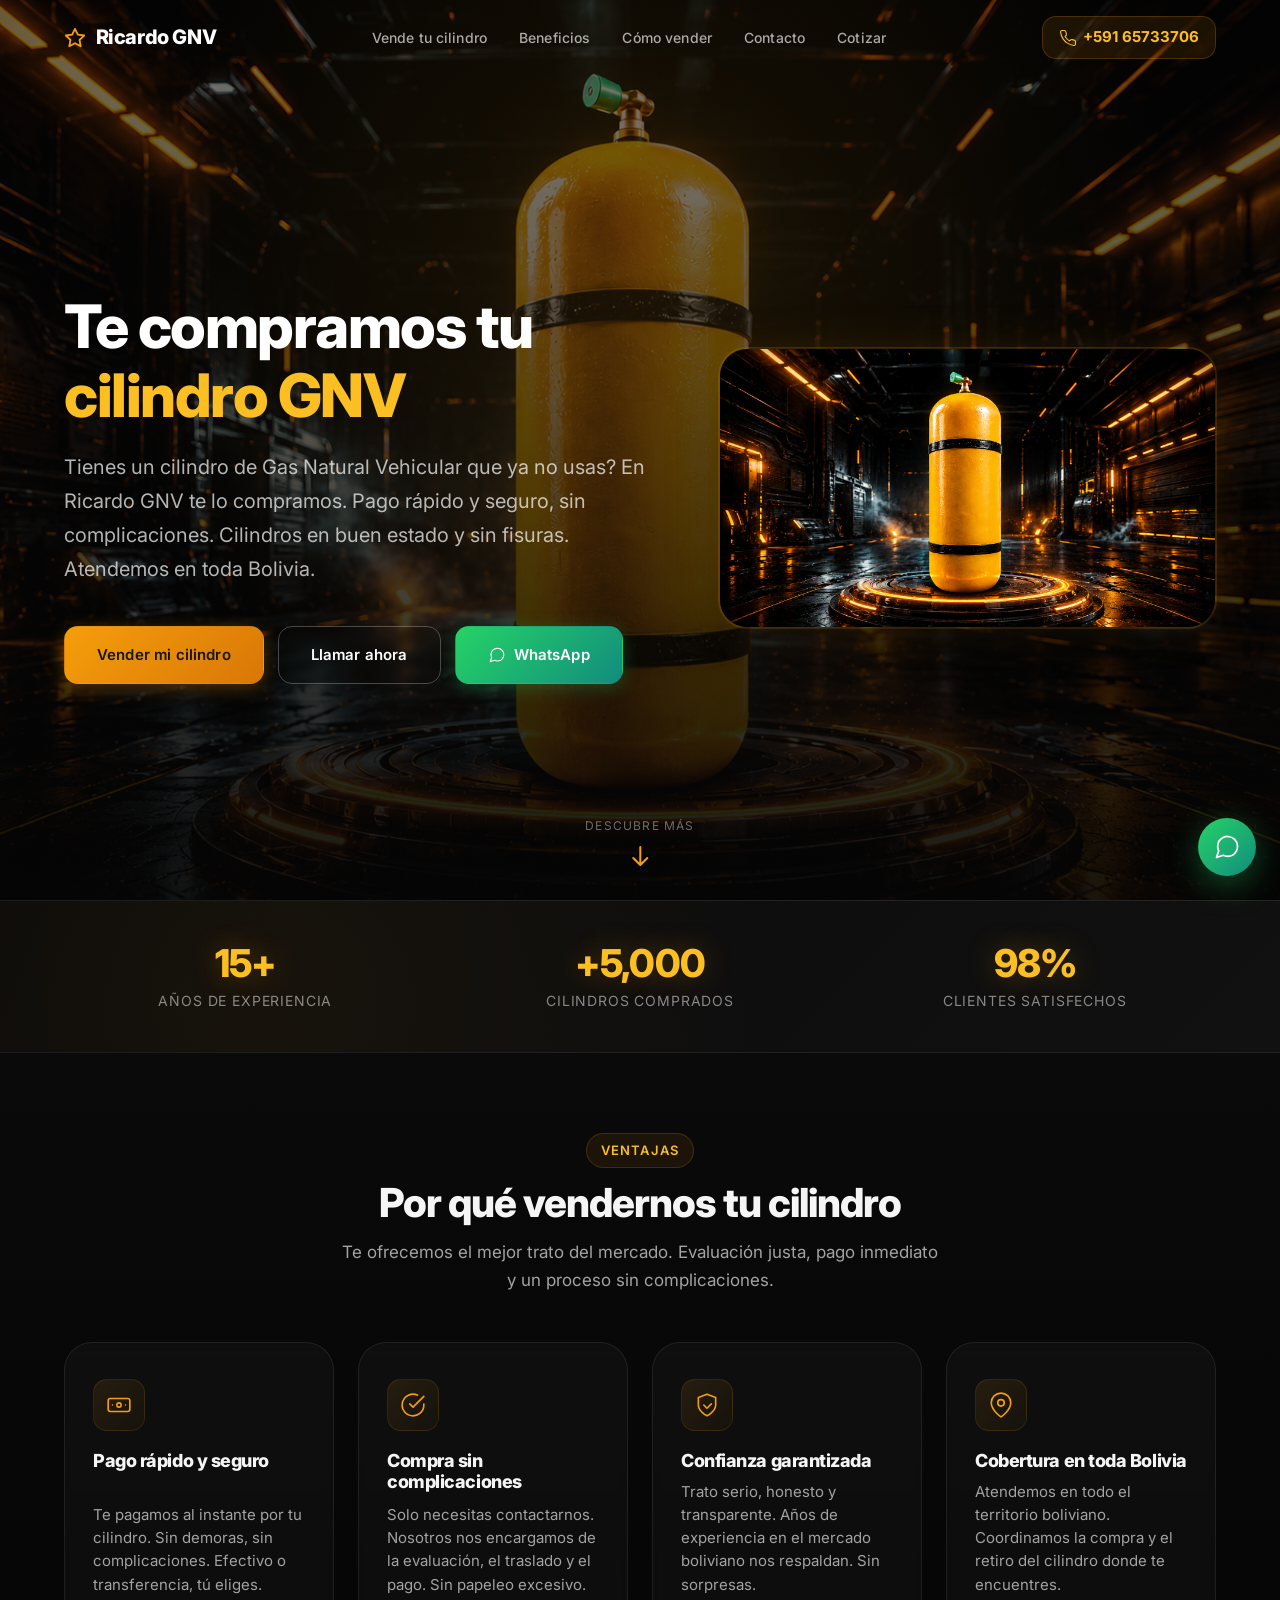
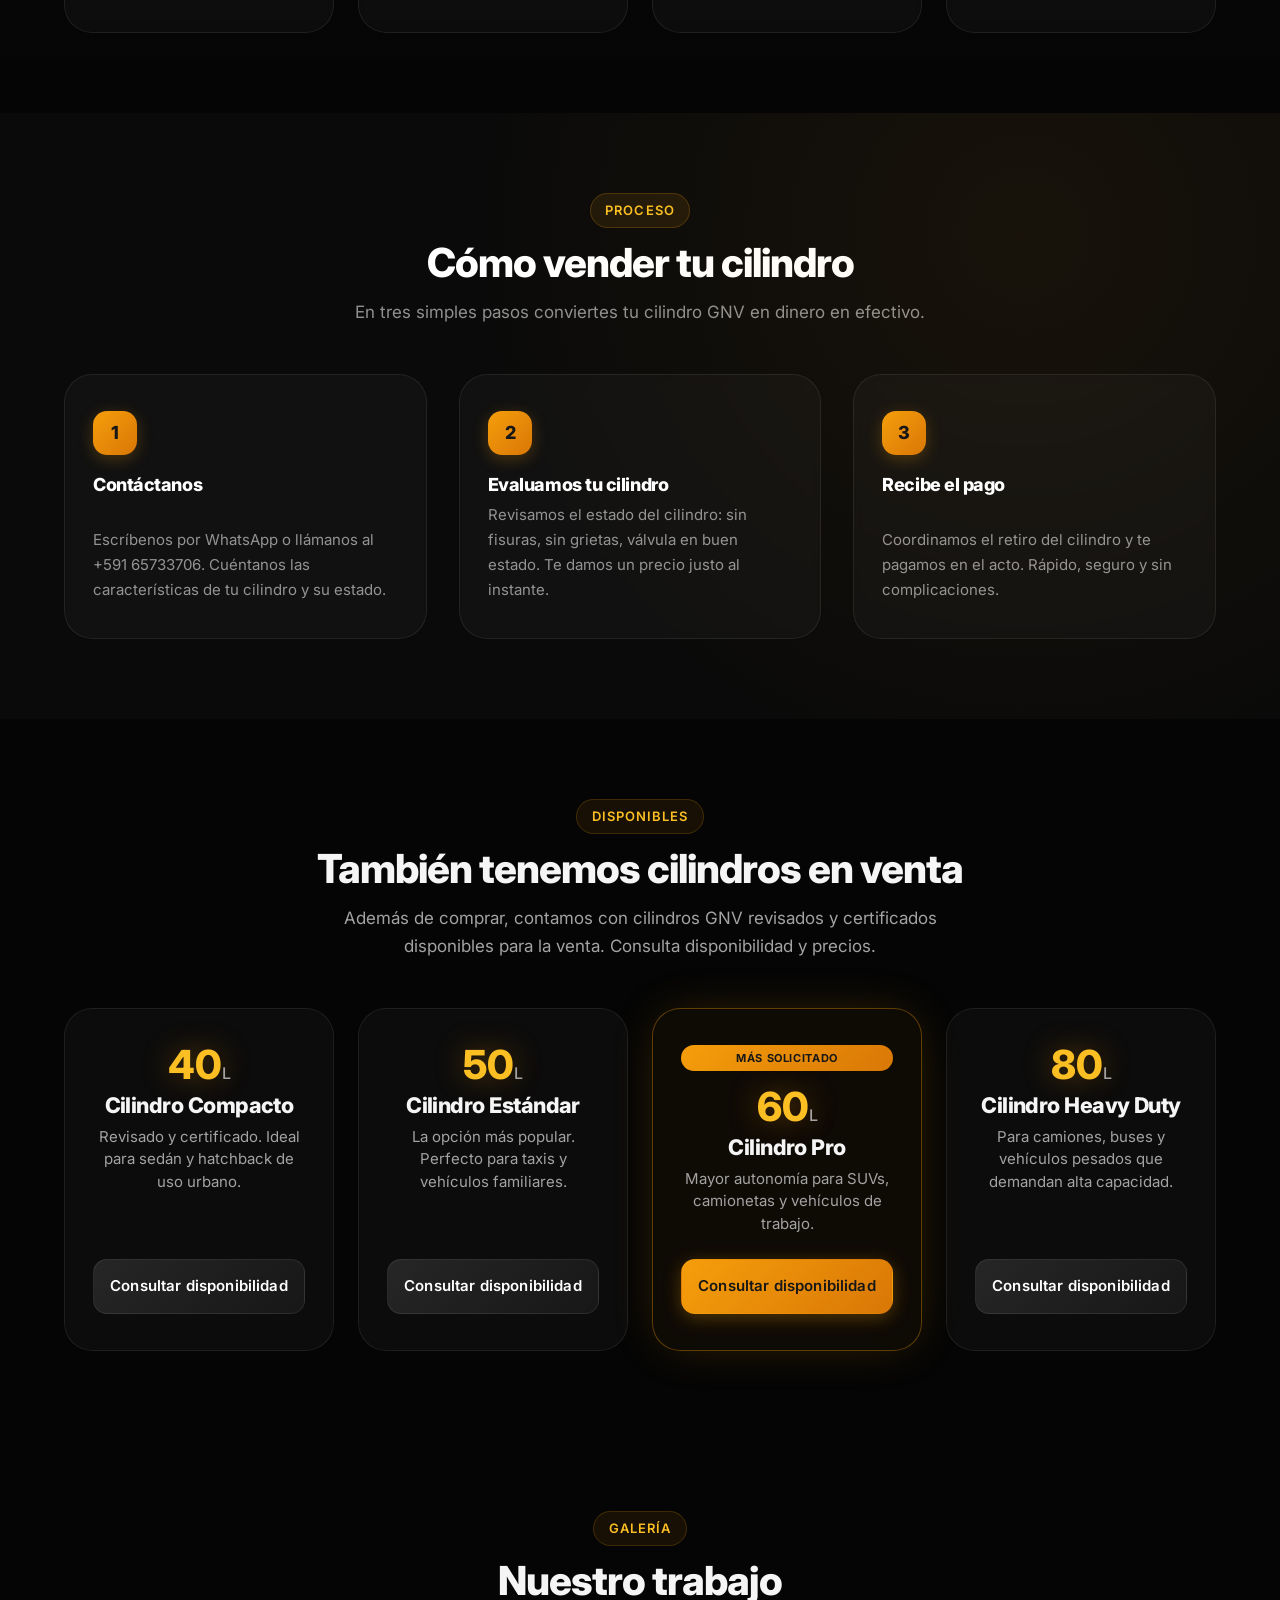
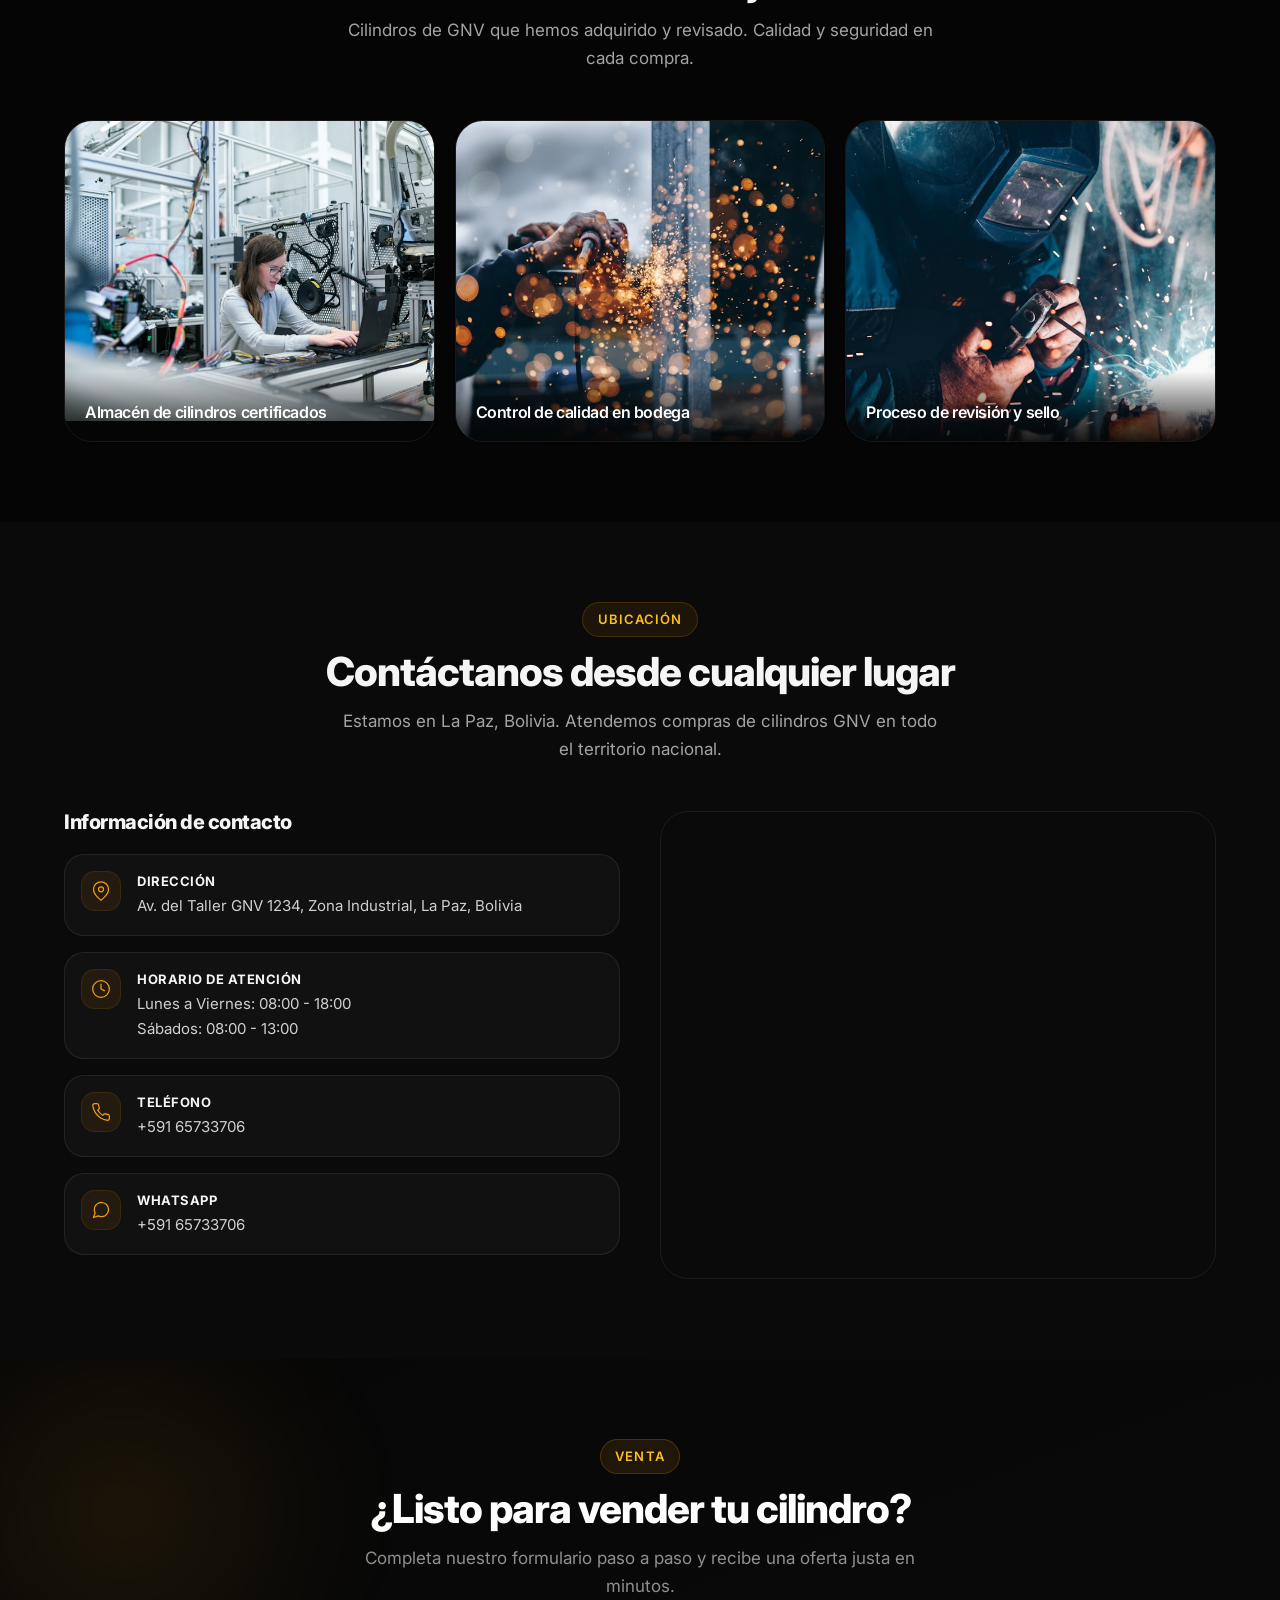
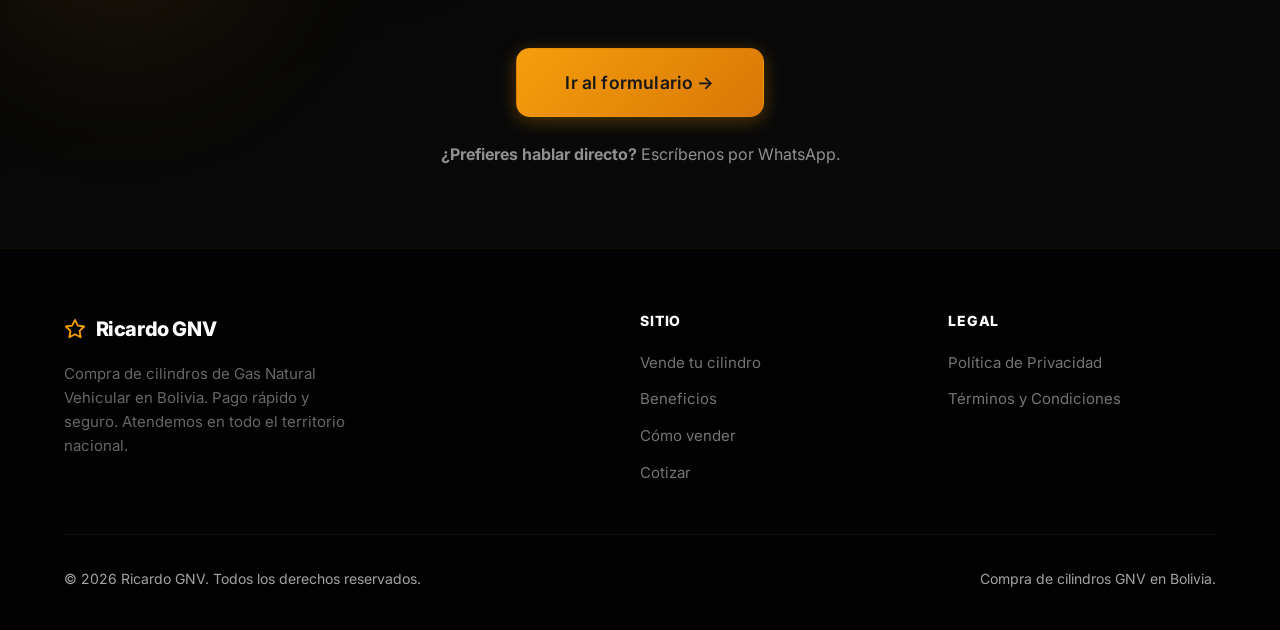
==== index.html @ d71397f6 "Inicial: sitio web Ricardo GNV - compra de cilindros GNV" ====
<!DOCTYPE html>
<html lang="es-BO">
<head>
    <meta charset="UTF-8">
    <meta name="viewport" content="width=device-width, initial-scale=1.0">
    <meta http-equiv="X-UA-Compatible" content="IE=edge">

    <!-- SEO Meta Tags -->
    <title>Ricardo GNV | Compra de Cilindros GNV en Bolivia - Pago Rápido y Seguro</title>
    <meta name="description" content="Te compramos tu cilindro de Gas Natural Vehicular (GNV) en Bolivia. Pago rápido, seguro y sin complicaciones. Evaluación justa y trato transparente en toda Bolivia.">
    <meta name="keywords" content="compra cilindros GNV, vende cilindro GNV, cilindros GNV Bolivia, compra GNV La Paz, Ricardo GNV, pago por cilindro GNV">
    <meta name="author" content="Ricardo GNV">
    <meta name="robots" content="index, follow">
    <link rel="canonical" href="https://ricardo-gnv.lat/">

    <!-- Open Graph -->
    <meta property="og:type" content="website">
    <meta property="og:url" content="https://ricardo-gnv.lat/">
    <meta property="og:title" content="Ricardo GNV | Compra de Cilindros GNV en Bolivia">
    <meta property="og:description" content="Te compramos tu cilindro GNV. Pago rápido y seguro. Sin fisuras, sin complicaciones. Atendemos en toda Bolivia.">
    <meta property="og:image" content="img.png">
    <meta property="og:locale" content="es_BO">

    <!-- Twitter -->
    <meta property="twitter:card" content="summary_large_image">
    <meta property="twitter:url" content="https://ricardo-gnv.lat/">
    <meta property="twitter:title" content="Ricardo GNV | Compra de Cilindros GNV en Bolivia">
    <meta property="twitter:description" content="Te compramos tu cilindro GNV. Pago rápido y seguro. Sin fisuras, sin complicaciones. Atendemos en toda Bolivia.">
    <meta property="twitter:image" content="img.png">

    <!-- Favicon (SVG dorado) -->
    <link rel="icon" href="data:image/svg+xml,%3Csvg xmlns='http://www.w3.org/2000/svg' viewBox='0 0 24 24' fill='none' stroke='%23f59e0b' stroke-width='2' stroke-linecap='round' stroke-linejoin='round'%3E%3Cpolygon points='12 2 15.09 8.26 22 9.27 17 14.14 18.18 21.02 12 17.77 5.82 21.02 7 14.14 2 9.27 8.91 8.26 12 2'/%3E%3C/svg%3E" type="image/svg+xml">

    <!-- Google Fonts: Inter -->
    <link rel="preconnect" href="https://fonts.googleapis.com">
    <link rel="preconnect" href="https://fonts.gstatic.com" crossorigin>
    <link href="https://fonts.googleapis.com/css2?family=Inter:wght@400;500;600;700;800&display=swap" rel="stylesheet">

    <!-- Stylesheet -->
    <link rel="stylesheet" href="css/styles.css">
</head>
<body>

    <!-- ============================
         NAVBAR
         ============================ -->
    <nav class="navbar" id="navbar" role="navigation" aria-label="Navegación principal">
        <div class="container">
            <a href="#" class="logo" aria-label="Ricardo GNV - Inicio">
                <span class="logo-icon" aria-hidden="true">
                    <svg xmlns="http://www.w3.org/2000/svg" width="22" height="22" viewBox="0 0 24 24" fill="none" stroke="currentColor" stroke-width="2" stroke-linecap="round" stroke-linejoin="round">
                        <polygon points="12 2 15.09 8.26 22 9.27 17 14.14 18.18 21.02 12 17.77 5.82 21.02 7 14.14 2 9.27 8.91 8.26 12 2"/>
                    </svg>
                </span>
                Ricardo GNV
            </a>

            <button class="menu-toggle" id="menuToggle" aria-expanded="false" aria-controls="navLinks" aria-label="Abrir menú">
                <svg xmlns="http://www.w3.org/2000/svg" fill="none" viewBox="0 0 24 24" stroke="currentColor" stroke-width="1.5" aria-hidden="true">
                    <path stroke-linecap="round" stroke-linejoin="round" d="M4 6h16M4 12h16M4 18h16" />
                </svg>
            </button>

            <div class="nav-links" id="navLinks">
                <a href="#vender">Vende tu cilindro</a>
                <a href="#beneficios">Beneficios</a>
                <a href="#como-vender">Cómo vender</a>
                <a href="#contacto">Contacto</a>
                <a href="vender.html">Cotizar</a>
            </div>

            <a href="tel:+59165733706" class="nav-phone" aria-label="Llamar al +591 65733706">
                <svg xmlns="http://www.w3.org/2000/svg" width="18" height="18" fill="none" viewBox="0 0 24 24" stroke="currentColor" stroke-width="1.5" aria-hidden="true">
                    <path stroke-linecap="round" stroke-linejoin="round" d="M22 16.92v3a2 2 0 01-2.18 2 19.79 19.79 0 01-8.63-3.07 19.5 19.5 0 01-6-6 19.79 19.79 0 01-3.07-8.67A2 2 0 014.11 2h3a2 2 0 012 1.72c.127.96.361 1.903.7 2.81a2 2 0 01-.45 2.11L8.09 9.91a16 16 0 006 6l1.27-1.27a2 2 0 012.11-.45c.907.339 1.85.573 2.81.7A2 2 0 0122 16.92z" />
                </svg>
                +591 65733706
            </a>
        </div>
    </nav>

    <!-- ============================
         HERO (con video de fondo)
         ============================ -->
    <header class="hero" role="banner">
        <!-- Video de fondo -->
        <div class="video-background">
            <video autoplay muted loop playsinline poster="img.png" id="heroVideo">
                <source src="assets/video/hero-bg.mp4" type="video/mp4">
            </video>
            <div class="video-overlay"></div>
        </div>

        <div class="container">
            <div class="hero-content">
                <h1>Te compramos tu <span>cilindro GNV</span></h1>
                <p>Tienes un cilindro de Gas Natural Vehicular que ya no usas? En Ricardo GNV te lo compramos. Pago rápido y seguro, sin complicaciones. Cilindros en buen estado y sin fisuras. Atendemos en toda Bolivia.</p>
                <div class="hero-buttons">
                    <a href="vender.html" class="btn btn-primary">Vender mi cilindro</a>
                    <a href="tel:+59165733706" class="btn btn-outline">Llamar ahora</a>
                    <a href="https://wa.me/59165733706?text=Hola%20Ricardo%20GNV,%20quiero%20vender%20mi%20cilindro%20de%20GNV" target="_blank" rel="noopener noreferrer" class="btn btn-whatsapp">
                        <svg xmlns="http://www.w3.org/2000/svg" width="18" height="18" fill="none" viewBox="0 0 24 24" stroke="currentColor" stroke-width="1.5" stroke-linecap="round" stroke-linejoin="round" aria-hidden="true">
                            <path d="M21 11.5a8.38 8.38 0 01-.9 3.8 8.5 8.5 0 01-7.6 4.7 8.38 8.38 0 01-3.8-.9L3 21l1.9-5.7a8.38 8.38 0 01-.9-3.8 8.5 8.5 0 014.7-7.6 8.38 8.38 0 013.8-.9h.5a8.48 8.48 0 018 8v.5z"/>
                        </svg>
                        WhatsApp
                    </a>
                </div>
            </div>
            <div class="hero-image-wrapper reveal">
                <img src="img.png" alt="Ricardo GNV compra cilindros de Gas Natural Vehicular en Bolivia - Pago rápido y seguro" loading="eager" width="800" height="500">
            </div>
        </div>

        <div class="scroll-indicator" aria-hidden="true">
            <span>Descubre más</span>
            <svg xmlns="http://www.w3.org/2000/svg" fill="none" viewBox="0 0 24 24" stroke="currentColor" stroke-width="2">
                <path stroke-linecap="round" stroke-linejoin="round" d="M19 14l-7 7m0 0l-7-7m7 7V3" />
            </svg>
        </div>
    </header>

    <!-- ============================
         STATS
         ============================ -->
    <section class="stats-bar" aria-label="Estadísticas de la empresa">
        <div class="container">
            <div class="stats-grid">
                <div class="stat-item">
                    <h3>15+</h3>
                    <p>Años de experiencia</p>
                </div>
                <div class="stat-item">
                    <h3>+5,000</h3>
                    <p>Cilindros comprados</p>
                </div>
                <div class="stat-item">
                    <h3>98%</h3>
                    <p>Clientes satisfechos</p>
                </div>
            </div>
        </div>
    </section>

    <!-- ============================
         BENEFICIOS (por qué vender con nosotros)
         ============================ -->
    <section id="beneficios" class="benefits section-padding" aria-labelledby="beneficios-title">
        <div class="container">
            <div class="text-center section-header">
                <span class="section-subtitle">Ventajas</span>
                <h2 id="beneficios-title">Por qué vendernos tu cilindro</h2>
                <p>Te ofrecemos el mejor trato del mercado. Evaluación justa, pago inmediato y un proceso sin complicaciones.</p>
            </div>

            <div class="benefits-grid">
                <article class="benefit-card reveal">
                    <div class="benefit-icon" aria-hidden="true">
                        <svg xmlns="http://www.w3.org/2000/svg" width="26" height="26" viewBox="0 0 24 24" fill="none" stroke="currentColor" stroke-width="1.5" stroke-linecap="round" stroke-linejoin="round">
                            <rect x="2" y="6" width="20" height="12" rx="2"/>
                            <circle cx="12" cy="12" r="2"/>
                            <path d="M6 12h.01M18 12h.01"/>
                        </svg>
                    </div>
                    <h3>Pago rápido y seguro</h3>
                    <p>Te pagamos al instante por tu cilindro. Sin demoras, sin complicaciones. Efectivo o transferencia, tú eliges.</p>
                </article>

                <article class="benefit-card reveal">
                    <div class="benefit-icon" aria-hidden="true">
                        <svg xmlns="http://www.w3.org/2000/svg" width="26" height="26" viewBox="0 0 24 24" fill="none" stroke="currentColor" stroke-width="1.5" stroke-linecap="round" stroke-linejoin="round">
                            <path d="M22 11.08V12a10 10 0 11-5.93-9.14"/>
                            <polyline points="22 4 12 14.01 9 11.01"/>
                        </svg>
                    </div>
                    <h3>Compra sin complicaciones</h3>
                    <p>Solo necesitas contactarnos. Nosotros nos encargamos de la evaluación, el traslado y el pago. Sin papeleo excesivo.</p>
                </article>

                <article class="benefit-card reveal">
                    <div class="benefit-icon" aria-hidden="true">
                        <svg xmlns="http://www.w3.org/2000/svg" width="26" height="26" viewBox="0 0 24 24" fill="none" stroke="currentColor" stroke-width="1.5" stroke-linecap="round" stroke-linejoin="round">
                            <path d="M12 22s8-4 8-10V5l-8-3-8 3v7c0 6 8 10 8 10z"/>
                            <polyline points="9 12 12 15 16 11"/>
                        </svg>
                    </div>
                    <h3>Confianza garantizada</h3>
                    <p>Trato serio, honesto y transparente. Años de experiencia en el mercado boliviano nos respaldan. Sin sorpresas.</p>
                </article>

                <article class="benefit-card reveal">
                    <div class="benefit-icon" aria-hidden="true">
                        <svg xmlns="http://www.w3.org/2000/svg" width="26" height="26" viewBox="0 0 24 24" fill="none" stroke="currentColor" stroke-width="1.5" stroke-linecap="round" stroke-linejoin="round">
                            <path d="M21 10c0 7-9 13-9 13s-9-6-9-13a9 9 0 0118 0z"/>
                            <circle cx="12" cy="10" r="3"/>
                        </svg>
                    </div>
                    <h3>Cobertura en toda Bolivia</h3>
                    <p>Atendemos en todo el territorio boliviano. Coordinamos la compra y el retiro del cilindro donde te encuentres.</p>
                </article>
            </div>
        </div>
    </section>

    <!-- ============================
         CÓMO VENDER
         ============================ -->
    <section id="como-vender" class="how-it-works section-padding" aria-labelledby="como-vender-title">
        <div class="container">
            <div class="text-center section-header">
                <span class="section-subtitle">Proceso</span>
                <h2 id="como-vender-title">Cómo vender tu cilindro</h2>
                <p>En tres simples pasos conviertes tu cilindro GNV en dinero en efectivo.</p>
            </div>

            <div class="steps-grid">
                <article class="step-card reveal">
                    <div class="step-number" aria-hidden="true">1</div>
                    <h3>Contáctanos</h3>
                    <p>Escríbenos por WhatsApp o llámanos al +591 65733706. Cuéntanos las características de tu cilindro y su estado.</p>
                </article>

                <article class="step-card reveal">
                    <div class="step-number" aria-hidden="true">2</div>
                    <h3>Evaluamos tu cilindro</h3>
                    <p>Revisamos el estado del cilindro: sin fisuras, sin grietas, válvula en buen estado. Te damos un precio justo al instante.</p>
                </article>

                <article class="step-card reveal">
                    <div class="step-number" aria-hidden="true">3</div>
                    <h3>Recibe el pago</h3>
                    <p>Coordinamos el retiro del cilindro y te pagamos en el acto. Rápido, seguro y sin complicaciones.</p>
                </article>
            </div>
        </div>
    </section>

    <!-- ============================
         TAMBIÉN DISPONIBLES PARA VENTA
         (actividad secundaria)
         ============================ -->
    <section id="vender" class="products section-padding" aria-labelledby="disponibles-title">
        <div class="container">
            <div class="text-center section-header">
                <span class="section-subtitle">Disponibles</span>
                <h2 id="disponibles-title">También tenemos cilindros en venta</h2>
                <p>Además de comprar, contamos con cilindros GNV revisados y certificados disponibles para la venta. Consulta disponibilidad y precios.</p>
            </div>

            <div class="products-grid">
                <article class="product-card reveal">
                    <div class="product-capacity">40<span>L</span></div>
                    <h3>Cilindro Compacto</h3>
                    <p>Revisado y certificado. Ideal para sedán y hatchback de uso urbano.</p>
                    <a href="https://wa.me/59165733706?text=Hola%20Ricardo%20GNV,%20quiero%20consultar%20disponibilidad%20de%20cilindro%2040L" target="_blank" rel="noopener noreferrer" class="btn btn-dark">Consultar disponibilidad</a>
                </article>

                <article class="product-card reveal">
                    <div class="product-capacity">50<span>L</span></div>
                    <h3>Cilindro Estándar</h3>
                    <p>La opción más popular. Perfecto para taxis y vehículos familiares.</p>
                    <a href="https://wa.me/59165733706?text=Hola%20Ricardo%20GNV,%20quiero%20consultar%20disponibilidad%20de%20cilindro%2050L" target="_blank" rel="noopener noreferrer" class="btn btn-dark">Consultar disponibilidad</a>
                </article>

                <article class="product-card featured reveal">
                    <span class="badge">Más solicitado</span>
                    <div class="product-capacity">60<span>L</span></div>
                    <h3>Cilindro Pro</h3>
                    <p>Mayor autonomía para SUVs, camionetas y vehículos de trabajo.</p>
                    <a href="https://wa.me/59165733706?text=Hola%20Ricardo%20GNV,%20quiero%20consultar%20disponibilidad%20de%20cilindro%2060L" target="_blank" rel="noopener noreferrer" class="btn btn-primary">Consultar disponibilidad</a>
                </article>

                <article class="product-card reveal">
                    <div class="product-capacity">80<span>L</span></div>
                    <h3>Cilindro Heavy Duty</h3>
                    <p>Para camiones, buses y vehículos pesados que demandan alta capacidad.</p>
                    <a href="https://wa.me/59165733706?text=Hola%20Ricardo%20GNV,%20quiero%20consultar%20disponibilidad%20de%20cilindro%2080L" target="_blank" rel="noopener noreferrer" class="btn btn-dark">Consultar disponibilidad</a>
                </article>
            </div>
        </div>
    </section>

    <!-- ============================
         GALERÍA
         ============================ -->
    <section id="galeria" class="gallery section-padding" aria-labelledby="galeria-title">
        <div class="container">
            <div class="text-center section-header">
                <span class="section-subtitle">Galería</span>
                <h2 id="galeria-title">Nuestro trabajo</h2>
                <p>Cilindros de GNV que hemos adquirido y revisado. Calidad y seguridad en cada compra.</p>
            </div>
            <div class="gallery-grid">
                <div class="gallery-item reveal">
                    <img src="assets/img/cilindro-1.jpg" alt="Cilindros de GNV revisados en almacén de Ricardo GNV" loading="lazy" width="600" height="400">
                    <div class="gallery-caption">
                        <h4>Almacén de cilindros certificados</h4>
                    </div>
                </div>
                <div class="gallery-item reveal">
                    <img src="assets/img/cilindro-2.jpg" alt="Revisión de cilindros GNV en bodega" loading="lazy" width="600" height="400">
                    <div class="gallery-caption">
                        <h4>Control de calidad en bodega</h4>
                    </div>
                </div>
                <div class="gallery-item reveal">
                    <img src="assets/img/cilindro-3.jpg" alt="Proceso de revisión de cilindros de Gas Natural Vehicular" loading="lazy" width="600" height="400">
                    <div class="gallery-caption">
                        <h4>Proceso de revisión y sello</h4>
                    </div>
                </div>
            </div>
        </div>
    </section>

    <!-- ============================
         CONTACTO
         ============================ -->
    <section id="contacto" class="contact section-padding" aria-labelledby="contacto-title">
        <div class="container">
            <div class="text-center section-header">
                <span class="section-subtitle">Ubicación</span>
                <h2 id="contacto-title">Contáctanos desde cualquier lugar</h2>
                <p>Estamos en La Paz, Bolivia. Atendemos compras de cilindros GNV en todo el territorio nacional.</p>
            </div>

            <div class="contact-grid">
                <div class="contact-info reveal">
                    <h3>Información de contacto</h3>
                    <div class="contact-details">
                        <div class="contact-item">
                            <span aria-hidden="true">
                                <svg xmlns="http://www.w3.org/2000/svg" width="20" height="20" viewBox="0 0 24 24" fill="none" stroke="currentColor" stroke-width="1.5" stroke-linecap="round" stroke-linejoin="round">
                                    <path d="M21 10c0 7-9 13-9 13s-9-6-9-13a9 9 0 0118 0z"/>
                                    <circle cx="12" cy="10" r="3"/>
                                </svg>
                            </span>
                            <div>
                                <strong>Dirección</strong>
                                Av. del Taller GNV 1234, Zona Industrial, La Paz, Bolivia
                            </div>
                        </div>
                        <div class="contact-item">
                            <span aria-hidden="true">
                                <svg xmlns="http://www.w3.org/2000/svg" width="20" height="20" viewBox="0 0 24 24" fill="none" stroke="currentColor" stroke-width="1.5" stroke-linecap="round" stroke-linejoin="round">
                                    <circle cx="12" cy="12" r="10"/>
                                    <polyline points="12 6 12 12 16 14"/>
                                </svg>
                            </span>
                            <div>
                                <strong>Horario de atención</strong>
                                Lunes a Viernes: 08:00 - 18:00<br>
                                Sábados: 08:00 - 13:00
                            </div>
                        </div>
                        <div class="contact-item">
                            <span aria-hidden="true">
                                <svg xmlns="http://www.w3.org/2000/svg" width="20" height="20" viewBox="0 0 24 24" fill="none" stroke="currentColor" stroke-width="1.5" stroke-linecap="round" stroke-linejoin="round">
                                    <path d="M22 16.92v3a2 2 0 01-2.18 2 19.79 19.79 0 01-8.63-3.07 19.5 19.5 0 01-6-6 19.79 19.79 0 01-3.07-8.67A2 2 0 014.11 2h3a2 2 0 012 1.72c.127.96.361 1.903.7 2.81a2 2 0 01-.45 2.11L8.09 9.91a16 16 0 006 6l1.27-1.27a2 2 0 012.11-.45c.907.339 1.85.573 2.81.7A2 2 0 0122 16.92z"/>
                                </svg>
                            </span>
                            <div>
                                <strong>Teléfono</strong>
                                <a href="tel:+59165733706">+591 65733706</a>
                            </div>
                        </div>
                        <div class="contact-item">
                            <span aria-hidden="true">
                                <svg xmlns="http://www.w3.org/2000/svg" width="20" height="20" viewBox="0 0 24 24" fill="none" stroke="currentColor" stroke-width="1.5" stroke-linecap="round" stroke-linejoin="round">
                                    <path d="M21 11.5a8.38 8.38 0 01-.9 3.8 8.5 8.5 0 01-7.6 4.7 8.38 8.38 0 01-3.8-.9L3 21l1.9-5.7a8.38 8.38 0 01-.9-3.8 8.5 8.5 0 014.7-7.6 8.38 8.38 0 013.8-.9h.5a8.48 8.48 0 018 8v.5z"/>
                                </svg>
                            </span>
                            <div>
                                <strong>WhatsApp</strong>
                                <a href="https://wa.me/59165733706?text=Hola%20Ricardo%20GNV" target="_blank" rel="noopener noreferrer">+591 65733706</a>
                            </div>
                        </div>
                    </div>
                </div>

                <div class="contact-map reveal" aria-label="Mapa de ubicación de Ricardo GNV">
                    <iframe
                        src="https://www.google.com/maps/embed?pb=!1m18!1m12!1m3!1d3825.372!2d-68.1193!3d-16.5000!2m3!1f0!2f0!3f0!3m2!1i1024!2i768!4f13.1!3m3!1m2!1s0x0%3A0x0!2zMTbCsDMwJzAwLjAiUyA2OMKwMDcnMDkuNSJX!5e0!3m2!1ses!2sbo!4v1600000000000!5m2!1ses!2sbo"
                        width="600"
                        height="450"
                        style="border:0;"
                        allowfullscreen=""
                        loading="lazy"
                        referrerpolicy="no-referrer-when-downgrade"
                        title="Ubicación de Ricardo GNV en La Paz, Bolivia">
                    </iframe>
                </div>
            </div>
        </div>
    </section>

    <!-- ============================
         CTA FORMULARIO
         ============================ -->
    <section id="cotizar" class="quote section-padding" aria-labelledby="vender-title">
        <div class="container">
            <div class="text-center section-header">
                <span class="section-subtitle">Venta</span>
                <h2 id="vender-title">¿Listo para vender tu cilindro?</h2>
                <p>Completa nuestro formulario paso a paso y recibe una oferta justa en minutos.</p>
            </div>
            <div class="text-center reveal quote-cta-center">
                <a href="vender.html" class="btn btn-primary" style="font-size: 1.1rem; padding: 1.2rem 3rem;">
                    Ir al formulario &rarr;
                </a>
                <p>
                    <strong>¿Prefieres hablar directo?</strong> Escríbenos por <a href="https://wa.me/59165733706?text=Hola%20Ricardo%20GNV,%20quiero%20vender%20mi%20cilindro" target="_blank" rel="noopener noreferrer">WhatsApp</a>.
                </p>
            </div>
        </div>
    </section>

    <!-- ============================
         FOOTER
         ============================ -->
    <footer class="footer" role="contentinfo">
        <div class="container">
            <div class="footer-grid">
                <div class="footer-brand">
                    <a href="#" class="logo" aria-label="Ricardo GNV">
                        <span class="logo-icon" aria-hidden="true">
                            <svg xmlns="http://www.w3.org/2000/svg" width="22" height="22" viewBox="0 0 24 24" fill="none" stroke="currentColor" stroke-width="2" stroke-linecap="round" stroke-linejoin="round">
                                <polygon points="12 2 15.09 8.26 22 9.27 17 14.14 18.18 21.02 12 17.77 5.82 21.02 7 14.14 2 9.27 8.91 8.26 12 2"/>
                            </svg>
                        </span>
                        Ricardo GNV
                    </a>
                    <p>Compra de cilindros de Gas Natural Vehicular en Bolivia. Pago rápido y seguro. Atendemos en todo el territorio nacional.</p>
                </div>

                <div class="footer-links">
                    <h4>Sitio</h4>
                    <ul>
                        <li><a href="#vender">Vende tu cilindro</a></li>
                        <li><a href="#beneficios">Beneficios</a></li>
                        <li><a href="#como-vender">Cómo vender</a></li>
                        <li><a href="vender.html">Cotizar</a></li>
                    </ul>
                </div>

                <div class="footer-links">
                    <h4>Legal</h4>
                    <ul>
                        <li><a href="legal/privacidad.html">Política de Privacidad</a></li>
                        <li><a href="legal/terminos.html">Términos y Condiciones</a></li>
                    </ul>
                </div>
            </div>

            <div class="footer-bottom">
                <p>&copy; 2026 Ricardo GNV. Todos los derechos reservados.</p>
                <p>Compra de cilindros GNV en Bolivia.</p>
            </div>
        </div>
    </footer>

    <!-- ============================
         BOTÓN FLOTANTE WHATSAPP
         ============================ -->
    <a href="https://wa.me/59165733706?text=Hola%20Ricardo%20GNV,%20quiero%20vender%20mi%20cilindro%20de%20GNV" 
       class="whatsapp-float" 
       target="_blank" 
       rel="noopener noreferrer" 
       aria-label="Chatear por WhatsApp">
        <svg xmlns="http://www.w3.org/2000/svg" width="28" height="28" viewBox="0 0 24 24" fill="none" stroke="currentColor" stroke-width="1.5" stroke-linecap="round" stroke-linejoin="round" aria-hidden="true">
            <path d="M21 11.5a8.38 8.38 0 01-.9 3.8 8.5 8.5 0 01-7.6 4.7 8.38 8.38 0 01-3.8-.9L3 21l1.9-5.7a8.38 8.38 0 01-.9-3.8 8.5 8.5 0 014.7-7.6 8.38 8.38 0 013.8-.9h.5a8.48 8.48 0 018 8v.5z"/>
        </svg>
    </a>

    <!-- JavaScript -->
    <script src="js/main.js"></script>
</body>
</html>
---- css/styles.css ----
/* ============================================
   RICARDO GNV - Stylesheet v3 (Industrial Gold)
   Paleta: negro profundo + dorado/ámbar + verde válvula
   ============================================ */

/* ------------------------------
   Variables CSS
   ------------------------------ */
:root {
    --color-primary: #f59e0b;         /* Ámbar/Dorado */
    --color-primary-dark: #d97706;
    --color-primary-light: #fbbf24;
    --color-primary-glow: #fcd34d;
    --color-accent: #10b981;          /* Verde válvula */
    --color-accent-dark: #059669;

    --color-bg: #050505;
    --color-bg-alt: #0a0a0a;
    --color-surface: rgba(255, 255, 255, 0.03);
    --color-surface-hover: rgba(255, 255, 255, 0.06);

    --color-text: #f5f5f5;
    --color-text-muted: #a3a3a3;
    --color-text-inverse: #171717;

    --color-border: rgba(255, 255, 255, 0.08);
    --color-whatsapp: #25d366;

    --font-base: 'Inter', system-ui, -apple-system, BlinkMacSystemFont, 'Segoe UI', Roboto, sans-serif;
    --radius-sm: 0.5rem;
    --radius-md: 0.875rem;
    --radius-lg: 1.25rem;
    --radius-xl: 1.75rem;

    --shadow-sm: 0 1px 2px 0 rgb(0 0 0 / 0.3);
    --shadow-md: 0 8px 24px -4px rgb(0 0 0 / 0.4);
    --shadow-lg: 0 24px 48px -12px rgb(0 0 0 / 0.6);
    --shadow-glow: 0 0 50px -12px rgba(245, 158, 11, 0.25);
    --shadow-glow-strong: 0 0 60px -8px rgba(245, 158, 11, 0.35);

    --transition: all 0.35s cubic-bezier(0.4, 0, 0.2, 1);
    --container-max: 1200px;
    --navbar-height: 76px;
}

/* ------------------------------
   Reset y base
   ------------------------------ */
*, *::before, *::after {
    box-sizing: border-box;
    margin: 0;
    padding: 0;
}

html {
    scroll-behavior: smooth;
    font-size: 16px;
}

body {
    font-family: var(--font-base);
    color: var(--color-text);
    background-color: var(--color-bg);
    line-height: 1.65;
    -webkit-font-smoothing: antialiased;
    -moz-osx-font-smoothing: grayscale;
}

img {
    max-width: 100%;
    height: auto;
    display: block;
}

a {
    color: inherit;
    text-decoration: none;
}

ul, ol {
    list-style: none;
}

/* ------------------------------
   Utilidades
   ------------------------------ */
.container {
    width: 100%;
    max-width: var(--container-max);
    margin: 0 auto;
    padding-left: 1.5rem;
    padding-right: 1.5rem;
}

.section-padding {
    padding-top: 5rem;
    padding-bottom: 5rem;
}

.text-center {
    text-align: center;
}

.sr-only {
    position: absolute;
    width: 1px;
    height: 1px;
    padding: 0;
    margin: -1px;
    overflow: hidden;
    clip: rect(0, 0, 0, 0);
    white-space: nowrap;
    border-width: 0;
}

/* ------------------------------
   Tipografía
   ------------------------------ */
h1, h2, h3, h4 {
    font-weight: 800;
    line-height: 1.15;
    letter-spacing: -0.025em;
    color: var(--color-text);
}

h1 { font-size: clamp(2.25rem, 5.5vw, 3.75rem); }
h2 { font-size: clamp(1.75rem, 4vw, 2.5rem); }
h3 { font-size: clamp(1.125rem, 2.5vw, 1.35rem); }

p {
    color: var(--color-text-muted);
    max-width: 65ch;
}

.section-subtitle {
    color: var(--color-primary-light);
    font-weight: 600;
    font-size: 0.8125rem;
    text-transform: uppercase;
    letter-spacing: 0.08em;
    margin-bottom: 0.75rem;
    display: inline-block;
    padding: 0.35rem 0.9rem;
    background: rgba(245, 158, 11, 0.08);
    border-radius: 999px;
    border: 1px solid rgba(245, 158, 11, 0.18);
    transition: var(--transition);
}

.section-subtitle:hover {
    background: rgba(245, 158, 11, 0.14);
    border-color: rgba(245, 158, 11, 0.3);
    box-shadow: 0 0 16px rgba(245, 158, 11, 0.1);
}

.section-header {
    margin-bottom: 3rem;
    text-align: center;
    display: flex;
    flex-direction: column;
    align-items: center;
}

.section-header p {
    font-size: 1.0625rem;
    margin-top: 0.75rem;
    max-width: 55ch;
    margin-left: auto;
    margin-right: auto;
}

/* ------------------------------
   Botones
   ------------------------------ */
.btn {
    display: inline-flex;
    align-items: center;
    justify-content: center;
    gap: 0.5rem;
    padding: 1rem 2rem;
    font-size: 0.9375rem;
    font-weight: 600;
    border-radius: var(--radius-md);
    border: 1.5px solid transparent;
    cursor: pointer;
    transition: var(--transition);
    text-align: center;
    letter-spacing: 0.01em;
}

.btn-primary {
    background: linear-gradient(135deg, var(--color-primary), var(--color-primary-dark));
    color: var(--color-text-inverse);
    border-color: transparent;
    box-shadow: 0 4px 18px rgba(245, 158, 11, 0.3);
}

.btn-primary:hover,
.btn-primary:focus-visible {
    transform: translateY(-3px) scale(1.02);
    box-shadow: 0 12px 36px rgba(245, 158, 11, 0.5), 0 0 0 4px rgba(245, 158, 11, 0.15);
    filter: brightness(1.12);
    animation: btn-shimmer 0.6s ease forwards;
}

@keyframes btn-shimmer {
    0% { box-shadow: 0 8px 28px rgba(245, 158, 11, 0.45); }
    100% { box-shadow: 0 12px 36px rgba(245, 158, 11, 0.5), 0 0 0 4px rgba(245, 158, 11, 0.15); }
}

.btn-outline {
    background-color: transparent;
    color: #ffffff;
    border-color: rgba(255, 255, 255, 0.25);
    backdrop-filter: blur(4px);
}

.btn-outline:hover,
.btn-outline:focus-visible {
    background-color: rgba(255, 255, 255, 0.1);
    border-color: rgba(255, 255, 255, 0.55);
    transform: translateY(-2px);
    box-shadow: 0 8px 24px rgba(0, 0, 0, 0.3);
}

.btn-whatsapp {
    background: linear-gradient(135deg, var(--color-whatsapp), #128c7e);
    color: #ffffff;
    border-color: transparent;
    box-shadow: 0 4px 18px rgba(37, 211, 102, 0.25);
}

.btn-whatsapp:hover,
.btn-whatsapp:focus-visible {
    transform: translateY(-2px);
    box-shadow: 0 8px 28px rgba(37, 211, 102, 0.4);
    filter: brightness(1.08);
}

.btn-dark {
    background: linear-gradient(135deg, #262626, #171717);
    color: #ffffff;
    border-color: rgba(255,255,255,0.08);
}

.btn-dark:hover,
.btn-dark:focus-visible {
    background: linear-gradient(135deg, #3a3a3a, #262626);
    border-color: rgba(255, 255, 255, 0.18);
    transform: translateY(-2px);
    box-shadow: 0 8px 24px rgba(0, 0, 0, 0.5);
}

/* ------------------------------
   Navbar
   ------------------------------ */
.navbar {
    position: fixed;
    top: 0;
    left: 0;
    width: 100%;
    height: var(--navbar-height);
    z-index: 1000;
    transition: var(--transition);
    border-bottom: 1px solid transparent;
}

.navbar.scrolled {
    background-color: rgba(5, 5, 5, 0.9);
    backdrop-filter: blur(24px);
    border-bottom-color: rgba(245, 158, 11, 0.12);
    box-shadow: 0 4px 32px rgba(0, 0, 0, 0.4), 0 1px 0 rgba(245, 158, 11, 0.06);
}

.navbar .container {
    display: flex;
    align-items: center;
    justify-content: space-between;
    height: 100%;
}

.logo {
    display: flex;
    align-items: center;
    gap: 0.6rem;
    font-size: 1.25rem;
    font-weight: 800;
    color: #ffffff;
    letter-spacing: -0.02em;
}

.logo-icon {
    color: var(--color-primary);
    display: flex;
    align-items: center;
    justify-content: center;
}

.nav-links {
    display: flex;
    align-items: center;
    gap: 2rem;
}

.nav-links a {
    font-size: 0.875rem;
    font-weight: 500;
    color: rgba(255, 255, 255, 0.65);
    transition: color 0.2s;
    position: relative;
    letter-spacing: 0.01em;
}

.nav-links a::after {
    content: '';
    position: absolute;
    left: 0;
    bottom: -4px;
    width: 0;
    height: 2px;
    background: var(--color-primary);
    transition: width 0.3s ease;
    border-radius: 2px;
}

.nav-links a:hover,
.nav-links a:focus-visible {
    color: #ffffff;
}

.nav-links a:hover::after,
.nav-links a:focus-visible::after {
    width: 100%;
}

.nav-phone {
    display: flex;
    align-items: center;
    gap: 0.4rem;
    font-weight: 700;
    color: var(--color-primary-light);
    font-size: 0.9375rem;
    padding: 0.5rem 1rem;
    border-radius: var(--radius-md);
    background: rgba(245, 158, 11, 0.1);
    border: 1px solid rgba(245, 158, 11, 0.2);
    transition: var(--transition);
}

.nav-phone:hover {
    background: rgba(245, 158, 11, 0.18);
}

.menu-toggle {
    display: none;
    background: none;
    border: none;
    cursor: pointer;
    padding: 0.5rem;
    color: #ffffff;
}

.menu-toggle svg {
    width: 26px;
    height: 26px;
}

/* ------------------------------
   Hero con video
   ------------------------------ */
.hero {
    position: relative;
    min-height: 100vh;
    display: flex;
    align-items: center;
    padding-top: var(--navbar-height);
    color: #ffffff;
    overflow: hidden;
    background-color: var(--color-bg);
}

.video-background {
    position: absolute;
    inset: 0;
    z-index: 0;
    overflow: hidden;
}

.video-background video,
.video-background img {
    width: 100%;
    height: 100%;
    object-fit: cover;
}

.video-overlay {
    position: absolute;
    inset: 0;
    background: linear-gradient(to bottom, rgba(5,5,5,0.55) 0%, rgba(5,5,5,0.75) 60%, rgba(5,5,5,0.92) 100%);
    z-index: 1;
}

.video-overlay::after {
    content: '';
    position: absolute;
    inset: 0;
    background: radial-gradient(circle at 50% 30%, rgba(245, 158, 11, 0.1) 0%, transparent 60%);
    animation: overlay-pulse 4s ease-in-out infinite alternate;
}

@keyframes overlay-pulse {
    0% { opacity: 0.6; }
    100% { opacity: 1; }
}

.hero .container {
    position: relative;
    z-index: 2;
    display: grid;
    gap: 3rem;
    align-items: center;
}

.hero-content {
    max-width: 640px;
}

.hero h1 {
    color: #ffffff;
    margin-bottom: 1.25rem;
}

.hero h1 span {
    color: var(--color-primary-light);
}

.hero p {
    color: rgba(255, 255, 255, 0.7);
    font-size: clamp(1.05rem, 2.2vw, 1.25rem);
    margin-bottom: 2.5rem;
    max-width: 55ch;
    line-height: 1.7;
}

.hero-buttons {
    display: flex;
    flex-wrap: wrap;
    gap: 0.875rem;
}

.hero-image-wrapper {
    position: relative;
    border-radius: var(--radius-xl);
    overflow: hidden;
    box-shadow:
        0 32px 64px -16px rgba(0, 0, 0, 0.4),
        0 0 60px -20px rgba(245, 158, 11, 0.25),
        0 0 0 1px rgba(245, 158, 11, 0.18);
    border: 1px solid rgba(245, 158, 11, 0.15);
    animation: hero-float 6s ease-in-out infinite;
}

@keyframes hero-float {
    0%, 100% { transform: translateY(0); }
    50% { transform: translateY(-10px); }
}

.hero-image-wrapper img {
    width: 100%;
    height: 100%;
    object-fit: cover;
}

/* Scroll indicator */
.scroll-indicator {
    position: absolute;
    bottom: 2rem;
    left: 50%;
    transform: translateX(-50%);
    z-index: 2;
    display: flex;
    flex-direction: column;
    align-items: center;
    gap: 0.5rem;
    color: rgba(255,255,255,0.4);
    font-size: 0.75rem;
    text-transform: uppercase;
    letter-spacing: 0.1em;
    animation: bounce-soft 2s infinite;
}

.scroll-indicator svg {
    width: 24px;
    height: 24px;
    stroke: var(--color-primary);
}

@keyframes bounce-soft {
    0%, 100% { transform: translateX(-50%) translateY(0); }
    50% { transform: translateX(-50%) translateY(8px); }
}

/* ------------------------------
   Stats bar
   ------------------------------ */
.stats-bar {
    background: linear-gradient(135deg, #0a0a0a 0%, #111111 100%);
    border-bottom: 1px solid var(--color-border);
    border-top: 1px solid var(--color-border);
    padding: 2.5rem 0;
    position: relative;
    overflow: hidden;
}

.stats-bar::before {
    content: '';
    position: absolute;
    inset: 0;
    background: radial-gradient(circle at 20% 50%, rgba(245, 158, 11, 0.05) 0%, transparent 50%);
}

.stats-grid {
    display: grid;
    grid-template-columns: repeat(1, 1fr);
    gap: 2rem;
    text-align: center;
    position: relative;
    align-items: center;
}

.stat-item h3 {
    font-size: clamp(1.75rem, 3vw, 2.5rem);
    color: var(--color-primary-light);
    margin-bottom: 0.25rem;
    text-shadow: 0 0 30px rgba(245, 158, 11, 0.3);
    animation: text-glow 3s ease-in-out infinite alternate;
}

@keyframes text-glow {
    0% { text-shadow: 0 0 20px rgba(245, 158, 11, 0.2); }
    100% { text-shadow: 0 0 40px rgba(245, 158, 11, 0.4); }
}

.stat-item p {
    color: rgba(255,255,255,0.5);
    font-size: 0.875rem;
    text-transform: uppercase;
    letter-spacing: 0.06em;
}

/* ------------------------------
   Productos (cilindros)
   ------------------------------ */
.products {
    background-color: var(--color-bg);
}

.products-grid {
    display: grid;
    grid-template-columns: 1fr;
    gap: 1.5rem;
    margin-top: 2.5rem;
    align-items: stretch;
}

.product-card {
    position: relative;
    background: var(--color-surface);
    border: 1px solid var(--color-border);
    border-radius: var(--radius-xl);
    padding: 2.25rem 1.75rem;
    text-align: center;
    transition: var(--transition);
    overflow: hidden;
    backdrop-filter: blur(4px);
    display: flex;
    flex-direction: column;
    height: 100%;
}

.product-card .btn {
    margin-top: auto;
}

.product-card::before {
    content: '';
    position: absolute;
    top: 0;
    left: 0;
    right: 0;
    height: 4px;
    background: linear-gradient(90deg, var(--color-primary), var(--color-primary-light));
    opacity: 0;
    transition: opacity 0.3s ease;
}

.product-card:hover {
    transform: translateY(-8px) scale(1.02);
    box-shadow:
        0 32px 64px -16px rgba(0, 0, 0, 0.5),
        0 0 40px -10px rgba(245, 158, 11, 0.15),
        0 0 0 1px rgba(245, 158, 11, 0.2);
    border-color: rgba(245, 158, 11, 0.35);
    background: var(--color-surface-hover);
}

.product-card:hover::before {
    opacity: 1;
    animation: border-shimmer 1.5s ease infinite;
}

@keyframes border-shimmer {
    0%, 100% { background: linear-gradient(90deg, var(--color-primary), var(--color-primary-light)); }
    50% { background: linear-gradient(90deg, var(--color-primary-light), var(--color-primary)); }
}

.product-card.featured {
    border-color: rgba(245, 158, 11, 0.35);
    box-shadow: var(--shadow-glow);
    background: rgba(245, 158, 11, 0.04);
    animation: featured-glow 3s ease-in-out infinite alternate;
}

@keyframes featured-glow {
    0% { box-shadow: 0 0 40px -12px rgba(245, 158, 11, 0.2); }
    100% { box-shadow: 0 0 60px -12px rgba(245, 158, 11, 0.35); }
}

.product-card.featured .badge {
    display: inline-block;
    background: linear-gradient(135deg, var(--color-primary), var(--color-primary-dark));
    color: var(--color-text-inverse);
    font-size: 0.6875rem;
    font-weight: 700;
    text-transform: uppercase;
    letter-spacing: 0.06em;
    padding: 0.25rem 0.75rem;
    border-radius: 999px;
    margin-bottom: 1rem;
}

.product-card h3 {
    margin-bottom: 0.5rem;
    font-size: 1.35rem;
    color: var(--color-text);
}

.product-capacity {
    font-size: 2.5rem;
    font-weight: 800;
    color: var(--color-primary-light);
    line-height: 1;
    margin-bottom: 0.5rem;
    text-shadow: 0 0 30px rgba(245, 158, 11, 0.35);
    transition: var(--transition);
}

.product-card:hover .product-capacity {
    text-shadow: 0 0 45px rgba(245, 158, 11, 0.55);
    transform: scale(1.05);
}

.product-capacity span {
    font-size: 1rem;
    font-weight: 500;
    color: var(--color-text-muted);
}

.product-card p {
    font-size: 0.9375rem;
    margin-bottom: 1.5rem;
    line-height: 1.5;
}

.product-card .btn {
    width: 100%;
    padding: 0.875rem;
}

/* ------------------------------
   Beneficios
   ------------------------------ */
.benefits {
    background: linear-gradient(180deg, var(--color-bg-alt) 0%, var(--color-bg) 100%);
}

.benefits-grid {
    display: grid;
    grid-template-columns: 1fr;
    gap: 1.5rem;
    margin-top: 2.5rem;
    align-items: stretch;
}

.benefit-card {
    padding: 2.25rem 1.75rem;
    border: 1px solid var(--color-border);
    border-radius: var(--radius-xl);
    background: var(--color-surface);
    transition: var(--transition);
    text-align: left;
    position: relative;
    overflow: hidden;
    backdrop-filter: blur(4px);
    display: flex;
    flex-direction: column;
    height: 100%;
}

.benefit-card p {
    margin-top: auto;
}

.benefit-card:hover {
    transform: translateY(-6px) scale(1.01);
    box-shadow:
        0 20px 40px -10px rgba(0, 0, 0, 0.4),
        0 0 30px -8px rgba(245, 158, 11, 0.1);
    border-color: rgba(245, 158, 11, 0.25);
    background: var(--color-surface-hover);
}

.benefit-card:hover .benefit-icon {
    transform: scale(1.1);
    box-shadow: 0 0 20px rgba(245, 158, 11, 0.2);
}

.benefit-icon {
    width: 52px;
    height: 52px;
    margin-bottom: 1.25rem;
    display: flex;
    align-items: center;
    justify-content: center;
    background: linear-gradient(135deg, rgba(245, 158, 11, 0.1), rgba(245, 158, 11, 0.03));
    color: var(--color-primary);
    border-radius: var(--radius-md);
    border: 1px solid rgba(245, 158, 11, 0.12);
    transition: var(--transition);
}

.benefit-card h3 {
    margin-bottom: 0.5rem;
    font-size: 1.125rem;
    color: var(--color-text);
}

.benefit-card p {
    font-size: 0.9375rem;
    line-height: 1.55;
}

/* ------------------------------
   Cómo comprar
   ------------------------------ */
.how-it-works {
    background-color: var(--color-bg-alt);
    color: #ffffff;
    position: relative;
    overflow: hidden;
}

.how-it-works::before {
    content: '';
    position: absolute;
    inset: 0;
    background: radial-gradient(circle at 80% 20%, rgba(245, 158, 11, 0.06) 0%, transparent 50%);
}

.how-it-works h2,
.how-it-works h3 {
    color: #ffffff;
}

.how-it-works p {
    color: rgba(255,255,255,0.55);
}

.how-it-works .section-subtitle {
    background: rgba(245, 158, 11, 0.1);
    border-color: rgba(245, 158, 11, 0.2);
    color: var(--color-primary-light);
}

.steps-grid {
    display: grid;
    grid-template-columns: 1fr;
    gap: 2rem;
    margin-top: 2.5rem;
    position: relative;
    align-items: stretch;
}

.step-card {
    position: relative;
    padding: 2.25rem 1.75rem;
    background: var(--color-surface);
    border-radius: var(--radius-xl);
    border: 1px solid var(--color-border);
    text-align: left;
    transition: var(--transition);
    backdrop-filter: blur(4px);
    display: flex;
    flex-direction: column;
    height: 100%;
}

.step-card p {
    margin-top: auto;
}

.step-card:hover {
    background: var(--color-surface-hover);
    border-color: rgba(245, 158, 11, 0.18);
    transform: translateY(-5px);
    box-shadow:
        0 16px 32px -8px rgba(0, 0, 0, 0.4),
        0 0 24px -6px rgba(245, 158, 11, 0.08);
}

.step-card:hover .step-number {
    transform: scale(1.1);
    box-shadow: 0 0 24px rgba(245, 158, 11, 0.4);
}

.step-number {
    width: 44px;
    height: 44px;
    margin-bottom: 1.25rem;
    display: flex;
    align-items: center;
    justify-content: center;
    background: linear-gradient(135deg, var(--color-primary), var(--color-primary-dark));
    color: var(--color-text-inverse);
    font-weight: 800;
    font-size: 1.125rem;
    border-radius: var(--radius-md);
    box-shadow: 0 4px 16px rgba(245, 158, 11, 0.25);
    transition: var(--transition);
}

.step-card h3 {
    margin-bottom: 0.5rem;
    font-size: 1.125rem;
}

.step-card p {
    font-size: 0.9375rem;
}

/* ------------------------------
   Galería
   ------------------------------ */
.gallery {
    background-color: var(--color-bg);
}

.gallery-grid {
    display: grid;
    grid-template-columns: 1fr;
    gap: 1.25rem;
    margin-top: 2.5rem;
    align-items: stretch;
}

.gallery-item {
    position: relative;
    border-radius: var(--radius-xl);
    overflow: hidden;
    box-shadow: var(--shadow-sm);
    transition: var(--transition);
    border: 1px solid var(--color-border);
    height: 100%;
    display: flex;
    flex-direction: column;
}

.gallery-item img {
    width: 100%;
    height: 280px;
    object-fit: cover;
    transition: transform 0.8s cubic-bezier(0.4, 0, 0.2, 1);
    flex-shrink: 0;
}

.gallery-item:hover {
    transform: translateY(-6px) scale(1.02);
    box-shadow:
        0 32px 64px -16px rgba(0, 0, 0, 0.5),
        0 0 30px -8px rgba(245, 158, 11, 0.1);
    border-color: rgba(245, 158, 11, 0.2);
}

.gallery-item:hover img {
    transform: scale(1.08);
}

.gallery-item img {
    width: 100%;
    height: 280px;
    object-fit: cover;
    transition: transform 0.8s cubic-bezier(0.4, 0, 0.2, 1);
}

.gallery-item img {
    width: 100%;
    height: 280px;
    object-fit: cover;
    transition: transform 0.6s ease;
}

.gallery-item:hover img {
    transform: scale(1.06);
}

.gallery-caption {
    position: absolute;
    bottom: 0;
    left: 0;
    right: 0;
    padding: 2rem 1.25rem 1.25rem;
    background: linear-gradient(to top, rgba(5,5,5,0.9), transparent);
    color: #ffffff;
}

.gallery-caption h4 {
    color: #ffffff;
    font-size: 1rem;
    font-weight: 600;
}

/* ------------------------------
   Contacto
   ------------------------------ */
.contact {
    background-color: var(--color-bg-alt);
}

.contact-grid {
    display: grid;
    grid-template-columns: 1fr;
    gap: 2.5rem;
    margin-top: 2.5rem;
}

.contact-info h3 {
    margin-bottom: 1.25rem;
    font-size: 1.25rem;
    color: var(--color-text);
}

.contact-details {
    display: flex;
    flex-direction: column;
    gap: 1rem;
    margin-bottom: 1.5rem;
}

.contact-item {
    display: flex;
    align-items: flex-start;
    gap: 1rem;
    font-size: 0.9375rem;
    color: rgba(255,255,255,0.8);
    padding: 1rem;
    background: var(--color-surface);
    border-radius: var(--radius-lg);
    border: 1px solid var(--color-border);
    transition: var(--transition);
}

.contact-item:hover {
    border-color: rgba(245, 158, 11, 0.3);
    box-shadow:
        0 8px 24px -6px rgba(0, 0, 0, 0.3),
        0 0 20px -6px rgba(245, 158, 11, 0.1);
    transform: translateX(4px);
    background: var(--color-surface-hover);
}

.contact-item > span:first-child {
    color: var(--color-primary);
    display: flex;
    align-items: center;
    justify-content: center;
    width: 40px;
    height: 40px;
    background: rgba(245, 158, 11, 0.08);
    border-radius: var(--radius-md);
    flex-shrink: 0;
    border: 1px solid rgba(245, 158, 11, 0.1);
}

.contact-item strong {
    color: var(--color-text);
    display: block;
    margin-bottom: 0.125rem;
    font-size: 0.8125rem;
    text-transform: uppercase;
    letter-spacing: 0.04em;
}

.contact-map {
    border-radius: var(--radius-xl);
    overflow: hidden;
    border: 1px solid var(--color-border);
    box-shadow: var(--shadow-sm);
}

.contact-map iframe {
    width: 100%;
    height: 100%;
    min-height: 340px;
    border: 0;
    display: block;
}

/* ------------------------------
   Formulario de cotización
   ------------------------------ */
.quote {
    background: linear-gradient(160deg, #070707 0%, #0a0a0a 100%);
    color: #ffffff;
    position: relative;
    overflow: hidden;
}

.quote-cta-center {
    text-align: center;
    display: flex;
    flex-direction: column;
    align-items: center;
    gap: 1.5rem;
}

.quote::before {
    content: '';
    position: absolute;
    top: -20%;
    left: -10%;
    width: 500px;
    height: 500px;
    background: radial-gradient(circle, rgba(245, 158, 11, 0.1) 0%, transparent 65%);
    pointer-events: none;
    filter: blur(50px);
}

.quote h2,
.quote h3 {
    color: #ffffff;
}

.quote p {
    color: rgba(255,255,255,0.55);
}

.quote .section-subtitle {
    background: rgba(245, 158, 11, 0.1);
    border-color: rgba(245, 158, 11, 0.2);
    color: var(--color-primary-light);
}

.quote-grid {
    display: grid;
    grid-template-columns: 1fr;
    gap: 2.5rem;
    margin-top: 2.5rem;
    align-items: start;
    position: relative;
}

.quote-form-wrapper {
    background: var(--color-surface);
    padding: 2.25rem;
    border-radius: var(--radius-xl);
    border: 1px solid var(--color-border);
    backdrop-filter: blur(8px);
    height: fit-content;
}

.quote-info {
    height: fit-content;
    display: flex;
    flex-direction: column;
    justify-content: center;
}

.quote-form {
    display: flex;
    flex-direction: column;
    gap: 1.25rem;
}

.form-group {
    display: flex;
    flex-direction: column;
    gap: 0.375rem;
}

.form-group label {
    font-size: 0.8125rem;
    font-weight: 600;
    color: rgba(255,255,255,0.75);
    text-transform: uppercase;
    letter-spacing: 0.04em;
}

.form-group input,
.form-group select,
.form-group textarea {
    padding: 0.875rem 1rem;
    font-size: 1rem;
    font-family: inherit;
    border: 1px solid rgba(255, 255, 255, 0.08);
    border-radius: var(--radius-md);
    background: rgba(255, 255, 255, 0.03);
    color: #ffffff;
    transition: var(--transition);
}

.form-group input:focus,
.form-group select:focus,
.form-group textarea:focus {
    outline: none;
    border-color: var(--color-primary);
    box-shadow: 0 0 0 3px rgba(245, 158, 11, 0.12), 0 0 20px rgba(245, 158, 11, 0.08);
    background: rgba(255, 255, 255, 0.05);
}

.form-group input::placeholder,
.form-group textarea::placeholder {
    color: rgba(255, 255, 255, 0.3);
}

.form-group select option {
    background: #111111;
    color: #fff;
}

.checkbox-group {
    flex-direction: row;
    align-items: flex-start;
    gap: 0.6rem;
}

.checkbox-group input[type="checkbox"] {
    width: 18px;
    height: 18px;
    margin-top: 0.125rem;
    accent-color: var(--color-primary);
    cursor: pointer;
    flex-shrink: 0;
}

.checkbox-group label {
    font-weight: 400;
    font-size: 0.875rem;
    color: rgba(255,255,255,0.5);
    line-height: 1.4;
    text-transform: none;
}

.checkbox-group a {
    color: var(--color-primary-light);
    text-decoration: underline;
}

.form-success {
    padding: 1rem;
    background: rgba(16, 185, 129, 0.08);
    border: 1px solid var(--color-accent);
    color: #6ee7b7;
    border-radius: var(--radius-md);
    font-size: 0.9375rem;
    font-weight: 500;
}

.quote-info h3 {
    margin-bottom: 0.75rem;
    font-size: 1.35rem;
}

.quote-info p {
    margin-bottom: 1.25rem;
    font-size: 1rem;
    line-height: 1.65;
}

.quote-info ul {
    display: flex;
    flex-direction: column;
    gap: 0.875rem;
}

.quote-info li {
    display: flex;
    align-items: center;
    gap: 0.625rem;
    font-size: 0.9375rem;
    color: rgba(255,255,255,0.75);
}

.quote-info li::before {
    content: '';
    width: 18px;
    height: 18px;
    background-image: url("data:image/svg+xml,%3Csvg xmlns='http://www.w3.org/2000/svg' viewBox='0 0 24 24' fill='none' stroke='%2310b981' stroke-width='2' stroke-linecap='round' stroke-linejoin='round'%3E%3Cpolyline points='20 6 9 17 4 12'/%3E%3C/svg%3E");
    background-size: contain;
    background-repeat: no-repeat;
    flex-shrink: 0;
}

/* ------------------------------
   Footer
   ------------------------------ */
.footer {
    background-color: #020202;
    color: rgba(255, 255, 255, 0.45);
    padding-top: 4rem;
    padding-bottom: 2.5rem;
    border-top: 1px solid rgba(245, 158, 11, 0.06);
}

.footer-grid {
    display: grid;
    grid-template-columns: 1fr;
    gap: 2.5rem;
    margin-bottom: 3rem;
    align-items: start;
}

.footer-brand .logo {
    color: #ffffff;
    margin-bottom: 1rem;
    display: inline-flex;
}

.footer-brand p {
    color: rgba(255, 255, 255, 0.4);
    font-size: 0.9375rem;
    max-width: 32ch;
    line-height: 1.6;
}

.footer-links h4 {
    color: #ffffff;
    font-size: 0.875rem;
    margin-bottom: 1.25rem;
    text-transform: uppercase;
    letter-spacing: 0.06em;
}

.footer-links ul {
    display: flex;
    flex-direction: column;
    gap: 0.625rem;
}

.footer-links a {
    font-size: 0.9375rem;
    color: rgba(255, 255, 255, 0.45);
    transition: color 0.2s;
}

.footer-links a:hover {
    color: var(--color-primary-light);
    text-shadow: 0 0 12px rgba(245, 158, 11, 0.3);
    padding-left: 4px;
    transition: color 0.2s, padding-left 0.3s, text-shadow 0.3s;
}

.footer-bottom {
    border-top: 1px solid rgba(255, 255, 255, 0.05);
    padding-top: 2rem;
    display: flex;
    flex-direction: column;
    gap: 0.5rem;
    text-align: center;
    font-size: 0.875rem;
    color: rgba(255, 255, 255, 0.3);
}

/* ------------------------------
   Botón flotante WhatsApp
   ------------------------------ */
.whatsapp-float {
    position: fixed;
    bottom: 1.5rem;
    right: 1.5rem;
    z-index: 999;
    width: 58px;
    height: 58px;
    background: linear-gradient(135deg, var(--color-whatsapp), #128c7e);
    color: #ffffff;
    border-radius: 50%;
    display: flex;
    align-items: center;
    justify-content: center;
    box-shadow: 0 8px 32px rgba(37, 211, 102, 0.35), 0 0 0 0 rgba(37, 211, 102, 0.3);
    transition: var(--transition);
    animation: pulse-whatsapp 2.5s infinite, float-wa 4s ease-in-out infinite;
}

.whatsapp-float:hover,
.whatsapp-float:focus-visible {
    transform: scale(1.15) rotate(-6deg);
    box-shadow: 0 12px 40px rgba(37, 211, 102, 0.5), 0 0 0 8px rgba(37, 211, 102, 0.15);
}

@keyframes float-wa {
    0%, 100% { transform: translateY(0); }
    50% { transform: translateY(-6px); }
}

.whatsapp-float svg {
    width: 28px;
    height: 28px;
}

@keyframes pulse-whatsapp {
    0% { box-shadow: 0 0 0 0 rgba(37, 211, 102, 0.45); }
    60% { box-shadow: 0 0 0 14px rgba(37, 211, 102, 0); }
    100% { box-shadow: 0 0 0 0 rgba(37, 211, 102, 0); }
}

/* ------------------------------
   Animaciones de revelado
   ------------------------------ */
.reveal {
    opacity: 0;
    transform: translateY(30px);
    transition: opacity 0.7s cubic-bezier(0.4, 0, 0.2, 1), transform 0.7s cubic-bezier(0.4, 0, 0.2, 1);
}

.reveal.revealed {
    opacity: 1;
    transform: translateY(0);
}

/* ------------------------------
   Páginas legales
   ------------------------------ */
.legal-header {
    background: linear-gradient(135deg, #050505 0%, #0a0a0a 100%);
    padding: 1.25rem 0;
    border-bottom: 1px solid var(--color-border);
}

.legal-header .logo {
    color: #ffffff;
}

.legal-page {
    padding-top: 4rem;
    padding-bottom: 5rem;
    max-width: 800px;
}

.legal-page h1 {
    margin-bottom: 0.5rem;
    font-size: 2rem;
    color: var(--color-text);
}

.legal-date {
    color: var(--color-text-muted);
    font-size: 0.9375rem;
    margin-bottom: 2.5rem;
}

.legal-page section {
    margin-bottom: 2.5rem;
    padding-bottom: 2rem;
    border-bottom: 1px solid var(--color-border);
}

.legal-page section:last-of-type {
    border-bottom: none;
}

.legal-page h2 {
    font-size: 1.25rem;
    margin-bottom: 0.875rem;
    color: var(--color-text);
}

.legal-page p,
.legal-page li {
    color: var(--color-text-muted);
    font-size: 0.9375rem;
    margin-bottom: 0.75rem;
    line-height: 1.65;
}

.legal-page ul {
    list-style: disc;
    padding-left: 1.5rem;
    margin-bottom: 1rem;
}

.legal-page ul li {
    margin-bottom: 0.5rem;
}

.legal-back {
    margin-top: 3rem;
}

.legal-footer {
    background-color: #020202;
    color: rgba(255, 255, 255, 0.35);
    text-align: center;
    padding: 2rem 0;
    font-size: 0.875rem;
    border-top: 1px solid var(--color-border);
}

/* ------------------------------
   Responsive
   ------------------------------ */
@media (min-width: 640px) {
    .hero-buttons {
        flex-wrap: nowrap;
    }

    .benefits-grid {
        grid-template-columns: repeat(2, 1fr);
    }

    .steps-grid {
        grid-template-columns: repeat(3, 1fr);
    }

    .gallery-grid {
        grid-template-columns: repeat(2, 1fr);
    }

    .gallery-item:first-child {
        grid-column: span 2;
    }

    .gallery-item img {
        height: 240px;
    }

    .gallery-item:first-child img {
        height: 300px;
    }

    .footer-grid {
        grid-template-columns: repeat(2, 1fr);
    }

    .stats-grid {
        grid-template-columns: repeat(3, 1fr);
    }

    .products-grid {
        grid-template-columns: repeat(2, 1fr);
    }
}

@media (min-width: 768px) {
    .hero .container {
        grid-template-columns: 1.1fr 0.9fr;
    }

    .contact-grid {
        grid-template-columns: 1fr 1fr;
    }

    .contact-map iframe {
        min-height: 100%;
    }

    .quote-grid {
        grid-template-columns: 1.1fr 0.9fr;
    }

    .footer-grid {
        grid-template-columns: 2fr 1fr 1fr;
    }

    .footer-bottom {
        flex-direction: row;
        justify-content: space-between;
        text-align: left;
    }

    .gallery-grid {
        grid-template-columns: repeat(3, 1fr);
    }

    .gallery-item:first-child {
        grid-column: span 1;
    }

    .gallery-item img {
        height: 280px;
    }
}

@media (min-width: 1024px) {
    .benefits-grid {
        grid-template-columns: repeat(4, 1fr);
    }

    .products-grid {
        grid-template-columns: repeat(4, 1fr);
    }

    .gallery-item img {
        height: 320px;
    }
}

@media (max-width: 767px) {
    .menu-toggle {
        display: block;
    }

    .nav-links {
        position: absolute;
        top: var(--navbar-height);
        left: 0;
        width: 100%;
        flex-direction: column;
        background: rgba(5, 5, 5, 0.96);
        backdrop-filter: blur(20px);
        border-bottom: 1px solid var(--color-border);
        padding: 1.25rem 1.5rem;
        gap: 1rem;
        transform: translateY(-10px);
        opacity: 0;
        pointer-events: none;
        transition: transform 0.3s ease, opacity 0.3s ease;
        box-shadow: var(--shadow-lg);
    }

    .nav-links.active {
        transform: translateY(0);
        opacity: 1;
        pointer-events: auto;
    }

    .nav-links a {
        font-size: 1rem;
        padding: 0.5rem 0;
        color: rgba(255,255,255,0.8);
    }

    .nav-phone {
        display: none;
    }

    .stats-grid {
        grid-template-columns: 1fr;
        gap: 1.5rem;
    }

    .hero {
        min-height: auto;
        padding-top: calc(var(--navbar-height) + 3rem);
        padding-bottom: 4rem;
    }

    .scroll-indicator {
        display: none;
    }
}

/* ============================================
   WIZARD MULTI-PASO v2
   ============================================ */
.quote-wizard {
    background: var(--color-surface);
    border: 1px solid var(--color-border);
    border-radius: var(--radius-xl);
    padding: 2.5rem 2rem;
    backdrop-filter: blur(8px);
    position: relative;
    overflow: hidden;
}

.quote-wizard::before {
    content: '';
    position: absolute;
    top: 0;
    left: 0;
    right: 0;
    height: 1px;
    background: linear-gradient(90deg, transparent, rgba(245,158,11,0.15), transparent);
}

/* Progreso */
.wizard-progress {
    display: flex;
    align-items: center;
    justify-content: center;
    margin-bottom: 2.5rem;
    position: relative;
    padding: 0 0.5rem;
}

.step-indicator {
    display: flex;
    align-items: center;
    gap: 0.5rem;
    cursor: pointer;
    position: relative;
    z-index: 1;
    background: var(--color-surface);
    padding: 0.25rem 0.75rem 0.25rem 0.25rem;
    border-radius: 999px;
    transition: var(--transition);
}

.step-indicator:hover {
    background: var(--color-surface-hover);
}

.step-indicator .step-circle {
    width: 44px;
    height: 44px;
    border-radius: 50%;
    background: rgba(255,255,255,0.03);
    border: 2px solid rgba(255,255,255,0.08);
    display: flex;
    align-items: center;
    justify-content: center;
    font-weight: 700;
    font-size: 0.9375rem;
    color: rgba(255,255,255,0.25);
    transition: var(--transition);
    flex-shrink: 0;
}

.step-indicator.completed .step-circle {
    background: linear-gradient(135deg, var(--color-primary-dark), var(--color-primary));
    border-color: var(--color-primary);
    color: var(--color-text-inverse);
    box-shadow: 0 0 20px rgba(245,158,11,0.2);
}

.step-indicator.completed .step-circle::after {
    content: '\2713';
}

.step-indicator.active .step-circle {
    background: rgba(245,158,11,0.1);
    border-color: var(--color-primary);
    color: var(--color-primary);
    box-shadow: 0 0 28px rgba(245,158,11,0.3);
    animation: step-pulse 2s ease-in-out infinite;
}

@keyframes step-pulse {
    0%, 100% { box-shadow: 0 0 20px rgba(245,158,11,0.2); }
    50% { box-shadow: 0 0 36px rgba(245,158,11,0.4); }
}

.step-indicator .step-label {
    font-size: 0.7rem;
    text-transform: uppercase;
    letter-spacing: 0.06em;
    color: rgba(255,255,255,0.2);
    white-space: nowrap;
    transition: color 0.3s;
    font-weight: 600;
}

.step-indicator.active .step-label {
    color: var(--color-primary);
}

.step-indicator.completed .step-label {
    color: var(--color-primary-light);
}

.progress-bar {
    position: absolute;
    top: 22px;
    left: 30px;
    right: 30px;
    height: 3px;
    background: rgba(255,255,255,0.05);
    z-index: 0;
    border-radius: 3px;
    overflow: hidden;
}

.progress-fill {
    height: 100%;
    background: linear-gradient(90deg, var(--color-primary), var(--color-primary-light));
    transition: width 0.6s cubic-bezier(0.4,0,0.2,1);
    border-radius: 3px;
    box-shadow: 0 0 12px rgba(245,158,11,0.3);
}

/* Contador */
.wizard-counter {
    text-align: center;
    margin-top: -1.5rem;
    margin-bottom: 1.5rem;
}

.wizard-counter span {
    font-size: 0.75rem;
    text-transform: uppercase;
    letter-spacing: 0.08em;
    color: rgba(255,255,255,0.25);
    font-weight: 600;
}

.wizard-counter .current-step-num {
    color: var(--color-primary);
    font-size: 0.9rem;
}

/* Pasos */
.wizard-step {
    display: none;
    animation: fadeSlideIn 0.45s cubic-bezier(0.4,0,0.2,1);
}

.wizard-step.active {
    display: block;
}

@keyframes fadeSlideIn {
    from { opacity: 0; transform: translateX(30px); }
    to { opacity: 1; transform: translateX(0); }
}

@keyframes shake {
    0%, 100% { transform: translateX(0); }
    20% { transform: translateX(-6px); }
    40% { transform: translateX(6px); }
    60% { transform: translateX(-4px); }
    80% { transform: translateX(4px); }
}

.wizard-step-header {
    display: flex;
    align-items: center;
    gap: 0.75rem;
    margin-bottom: 0.75rem;
    padding-bottom: 1rem;
    border-bottom: 1px solid rgba(255,255,255,0.05);
}

.wizard-step-header .step-icon {
    width: 36px;
    height: 36px;
    border-radius: var(--radius-md);
    background: rgba(245,158,11,0.08);
    display: flex;
    align-items: center;
    justify-content: center;
    color: var(--color-primary);
    flex-shrink: 0;
}

.wizard-step-header h4 {
    font-size: 1.15rem;
    color: var(--color-text);
    line-height: 1.3;
}

.wizard-step .wizard-subtitle {
    font-size: 0.875rem;
    color: rgba(255,255,255,0.4);
    margin-bottom: 1.75rem;
    padding-left: 3.15rem;
}

.wizard-row {
    display: grid;
    grid-template-columns: 1fr;
    gap: 1.125rem;
}

/* Botones */
.wizard-buttons {
    display: flex;
    justify-content: space-between;
    align-items: center;
    margin-top: 2.5rem;
    gap: 1rem;
    padding-top: 1.5rem;
    border-top: 1px solid rgba(255,255,255,0.05);
}

.wizard-buttons .btn {
    padding: 0.85rem 2rem;
    font-size: 0.9375rem;
}

.wizard-buttons .btn svg {
    width: 16px;
    height: 16px;
}

/* File upload */
.file-upload-zone {
    border: 2px dashed rgba(255,255,255,0.1);
    border-radius: var(--radius-lg);
    padding: 3rem 2rem;
    text-align: center;
    cursor: pointer;
    transition: var(--transition);
    background: rgba(255,255,255,0.02);
    position: relative;
}

.file-upload-zone:hover,
.file-upload-zone.drag-over {
    border-color: var(--color-primary);
    background: rgba(245,158,11,0.04);
    box-shadow: 0 0 32px rgba(245,158,11,0.1);
    transform: scale(1.01);
}

.file-upload-zone .upload-icon {
    width: 56px;
    height: 56px;
    margin: 0 auto 1rem;
    border-radius: 50%;
    background: rgba(245,158,11,0.08);
    display: flex;
    align-items: center;
    justify-content: center;
    transition: var(--transition);
}

.file-upload-zone.drag-over .upload-icon {
    background: rgba(245,158,11,0.15);
    transform: scale(1.1);
}

.file-upload-zone p {
    font-size: 0.9375rem;
    color: rgba(255,255,255,0.5);
    margin-bottom: 0.35rem;
}

.file-upload-zone small {
    font-size: 0.75rem;
    color: rgba(255,255,255,0.25);
}

.file-preview-grid {
    display: grid;
    grid-template-columns: repeat(auto-fill, minmax(100px, 1fr));
    gap: 0.75rem;
    margin-top: 1.25rem;
}

.file-preview-item {
    position: relative;
    border-radius: var(--radius-md);
    overflow: hidden;
    aspect-ratio: 1;
    border: 1px solid var(--color-border);
    animation: popIn 0.3s ease;
}

@keyframes popIn {
    from { opacity: 0; transform: scale(0.8); }
    to { opacity: 1; transform: scale(1); }
}

.file-preview-item img {
    width: 100%;
    height: 100%;
    object-fit: cover;
}

.file-preview-item .file-remove {
    position: absolute;
    top: 6px;
    right: 6px;
    width: 24px;
    height: 24px;
    border-radius: 50%;
    background: rgba(0,0,0,0.75);
    color: #fff;
    border: none;
    cursor: pointer;
    display: flex;
    align-items: center;
    justify-content: center;
    font-size: 0.75rem;
    transition: all 0.2s;
    backdrop-filter: blur(4px);
}

.file-preview-item .file-remove:hover {
    background: #ef4444;
    transform: scale(1.15);
}

/* Resumen */
.summary-box {
    background: rgba(255,255,255,0.03);
    border: 1px solid var(--color-border);
    border-radius: var(--radius-lg);
    padding: 1.5rem;
}

.summary-row {
    display: flex;
    justify-content: space-between;
    align-items: center;
    padding: 0.7rem 0;
    border-bottom: 1px solid rgba(255,255,255,0.04);
    font-size: 0.9375rem;
}

.summary-row:last-child {
    border-bottom: none;
}

.summary-row span:first-child {
    color: rgba(255,255,255,0.4);
    font-size: 0.8125rem;
    text-transform: uppercase;
    letter-spacing: 0.04em;
}

.summary-row span:last-child {
    color: rgba(255,255,255,0.85);
    font-weight: 500;
    text-align: right;
    max-width: 60%;
}

.summary-row .summary-icon {
    width: 24px;
    height: 24px;
    color: var(--color-primary);
    display: flex;
    align-items: center;
    justify-content: center;
    margin-right: 0.5rem;
}

/* Input error */
.input-error {
    border-color: #ef4444 !important;
    box-shadow: 0 0 0 3px rgba(239,68,68,0.15) !important;
    animation: shake 0.5s ease;
}

/* Success */
.form-success-scene {
    text-align: center;
    padding: 3rem 1rem;
    animation: fadeSlideIn 0.5s ease;
}

.form-success-scene .success-icon {
    width: 72px;
    height: 72px;
    margin: 0 auto 1.5rem;
    border-radius: 50%;
    background: linear-gradient(135deg, var(--color-accent), #34d399);
    display: flex;
    align-items: center;
    justify-content: center;
    color: #fff;
    font-size: 2rem;
    box-shadow: 0 0 32px rgba(16,185,129,0.3);
    animation: success-pop 0.6s cubic-bezier(0.4,0,0.2,1);
}

@keyframes success-pop {
    0% { transform: scale(0); opacity: 0; }
    50% { transform: scale(1.15); }
    100% { transform: scale(1); opacity: 1; }
}

/* Responsive */
@media (min-width: 640px) {
    .wizard-row {
        grid-template-columns: 1fr 1fr;
    }

    .wizard-row .span-2 {
        grid-column: span 2;
    }

    .step-indicator .step-label {
        font-size: 0.75rem;
    }

    .step-indicator .step-circle {
        width: 40px;
        height: 40px;
    }

    .progress-bar {
        left: 25px;
        right: 25px;
    }
}

@media (max-width: 639px) {
    .quote-wizard {
        padding: 1.5rem 1.25rem;
    }

    .step-indicator {
        flex-direction: column;
        gap: 0.25rem;
        padding: 0.25rem;
        background: none;
    }

    .step-indicator .step-label {
        display: none;
    }

    .step-indicator .step-circle {
        width: 32px;
        height: 32px;
        font-size: 0.75rem;
    }

    .progress-bar {
        left: 10%;
        right: 10%;
        top: 16px;
    }

    .wizard-buttons {
        flex-direction: column;
    }

    .wizard-buttons .btn {
        width: 100%;
        justify-content: center;
    }

    .wizard-step-header {
        flex-direction: column;
        text-align: center;
        align-items: center;
        gap: 0.5rem;
    }

    .wizard-step .wizard-subtitle {
        text-align: center;
        padding-left: 0;
    }

    .file-upload-zone {
        padding: 2rem 1rem;
    }
}
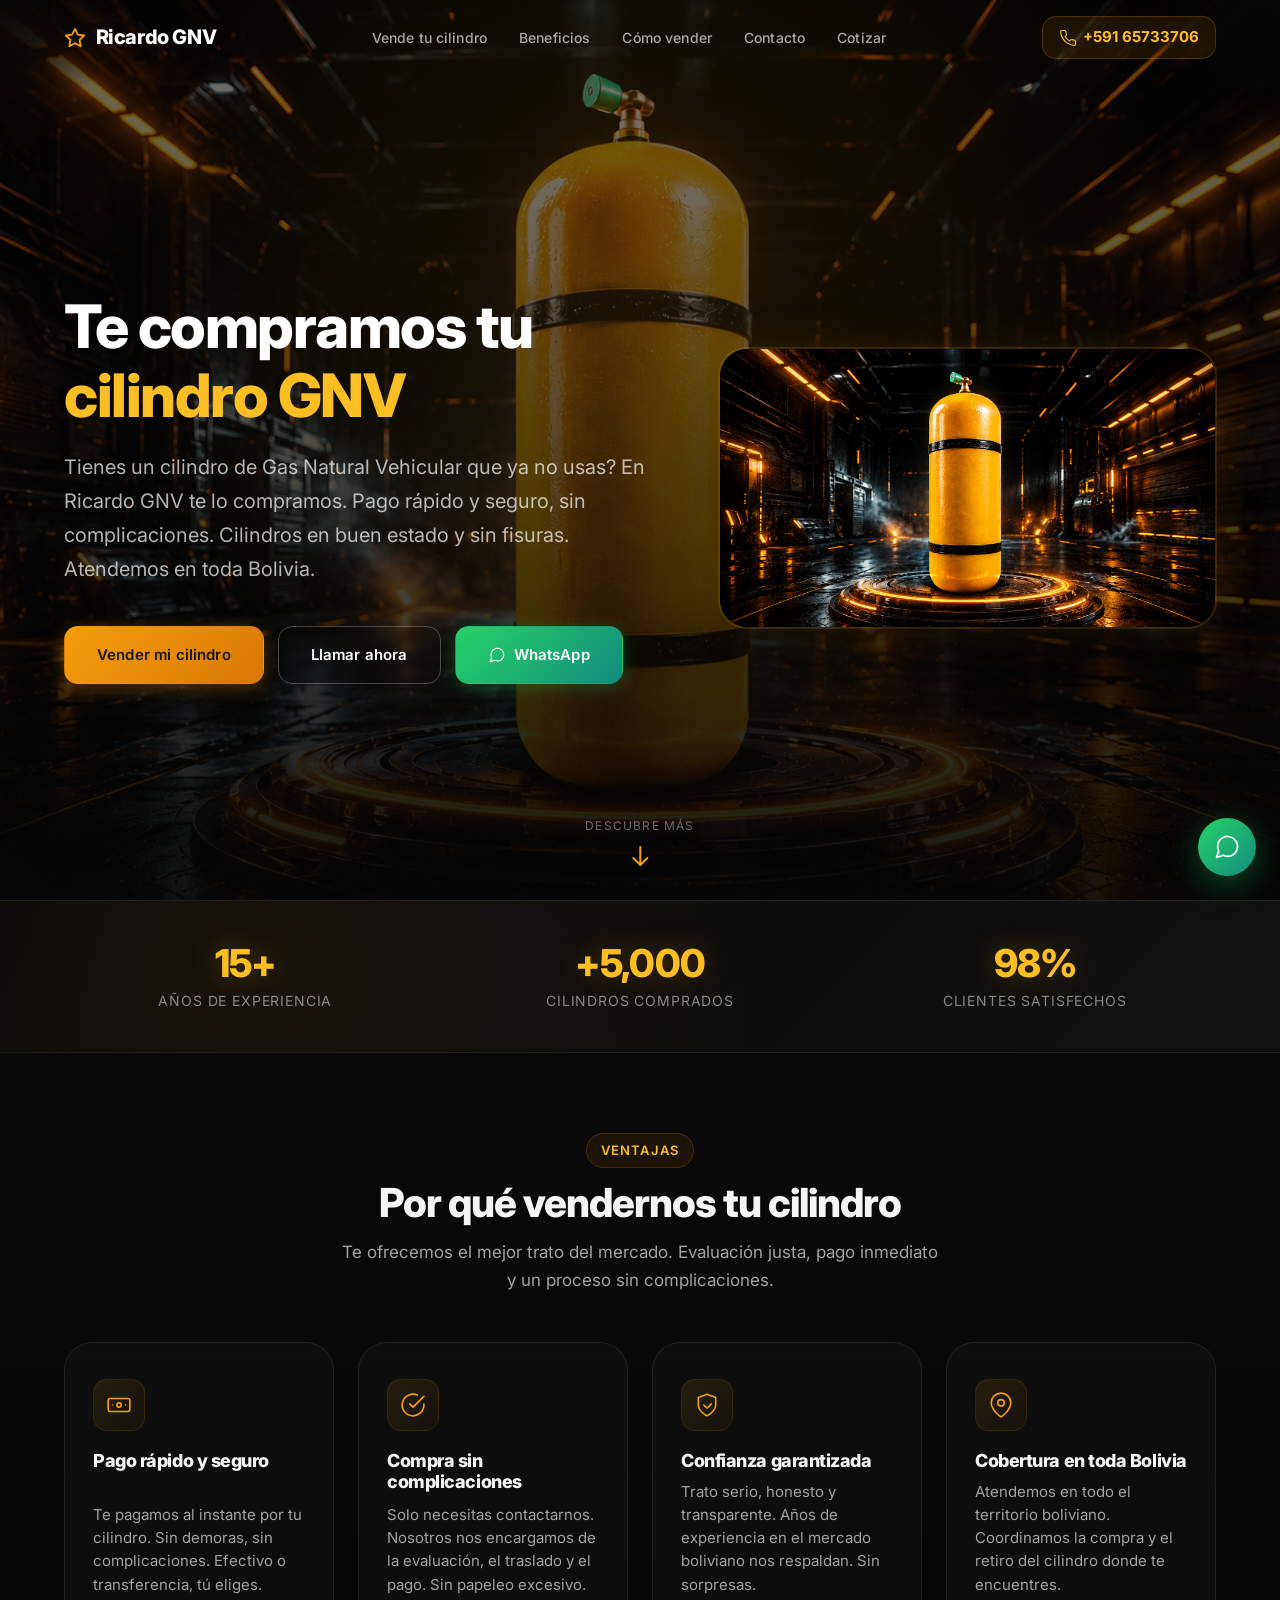
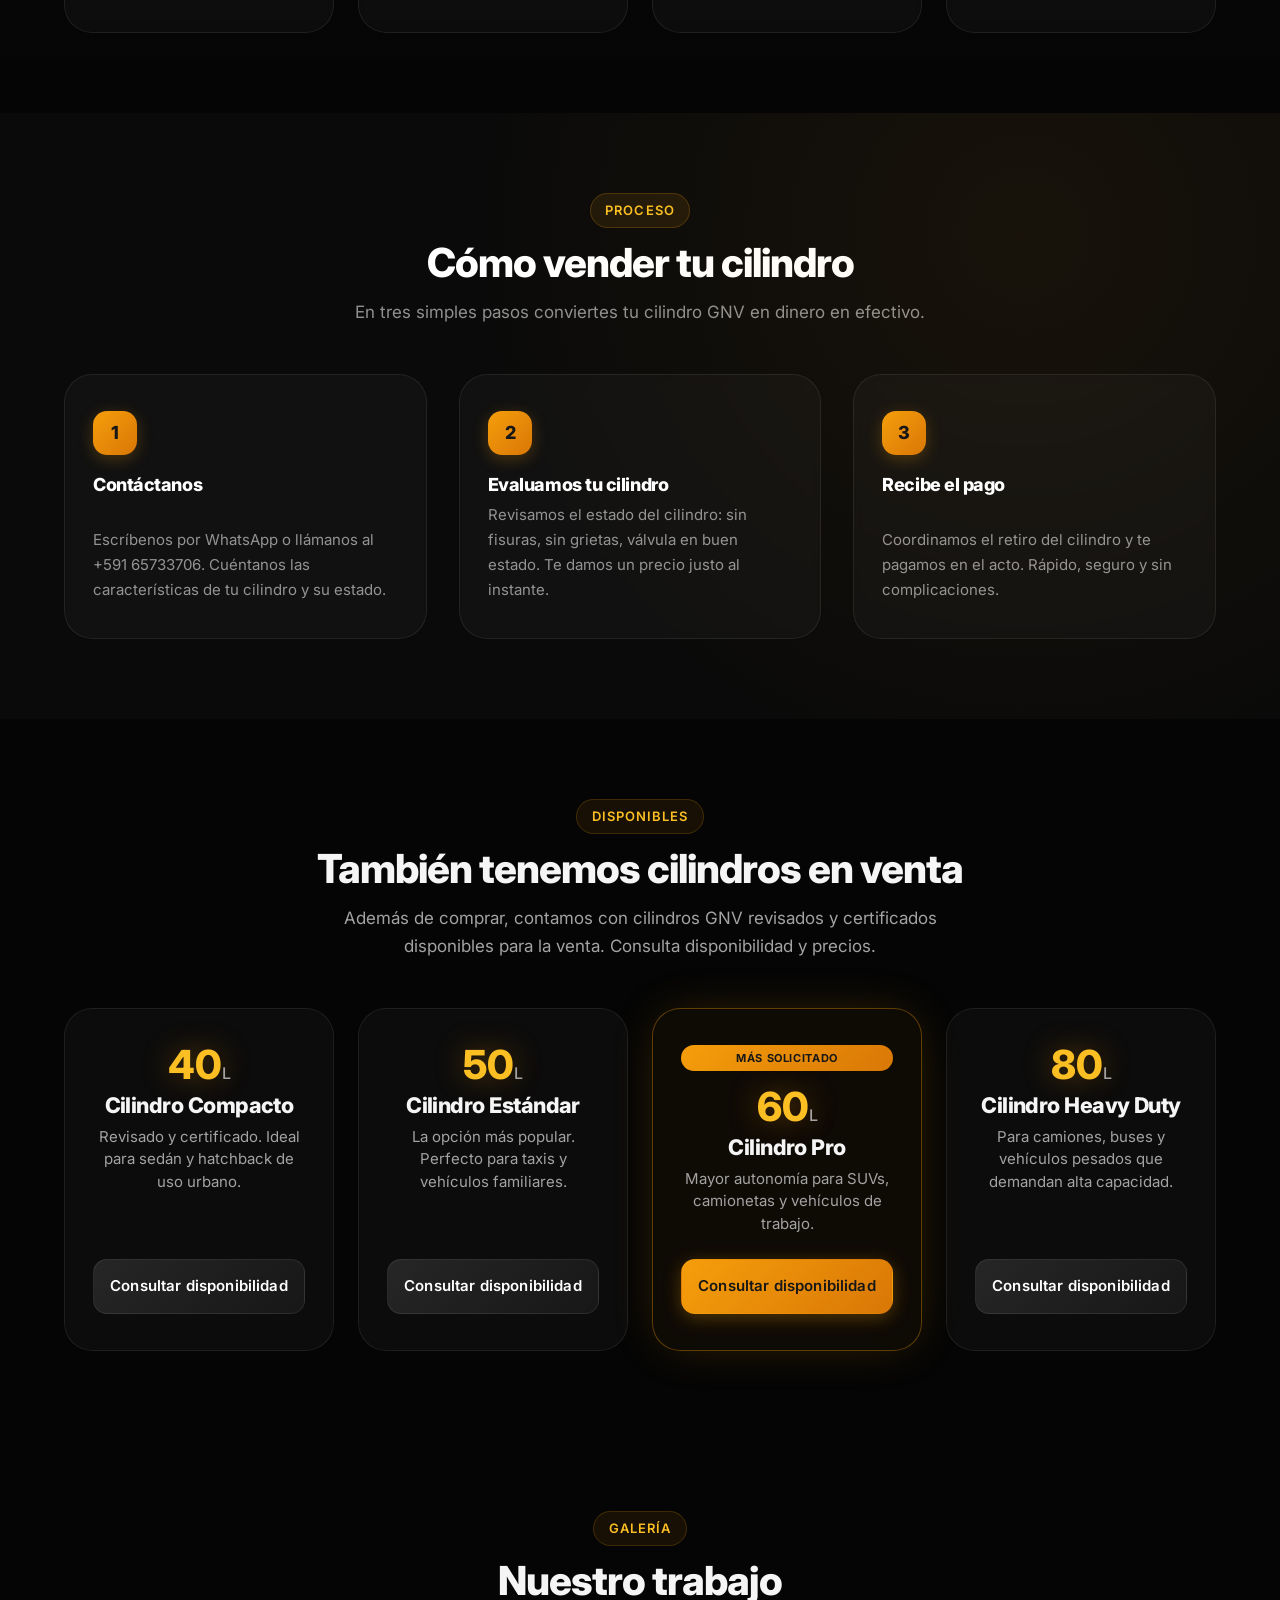
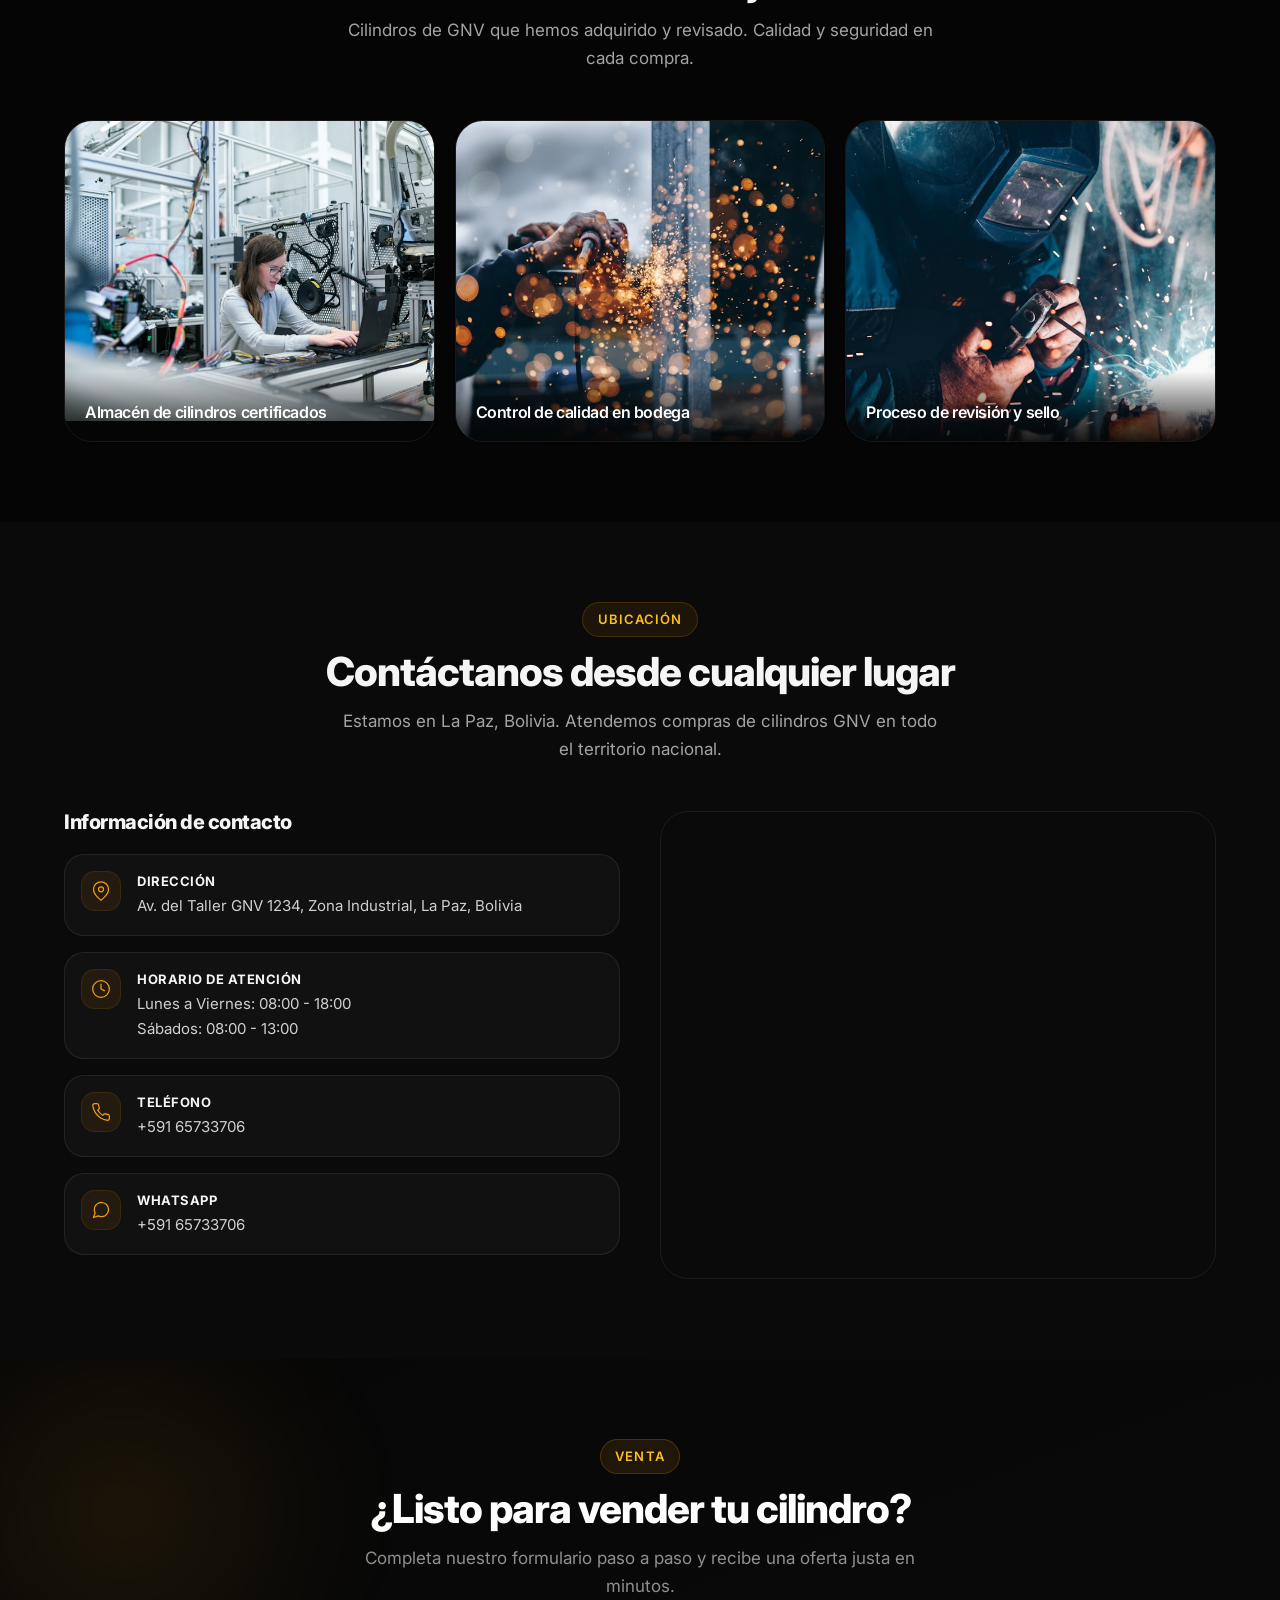
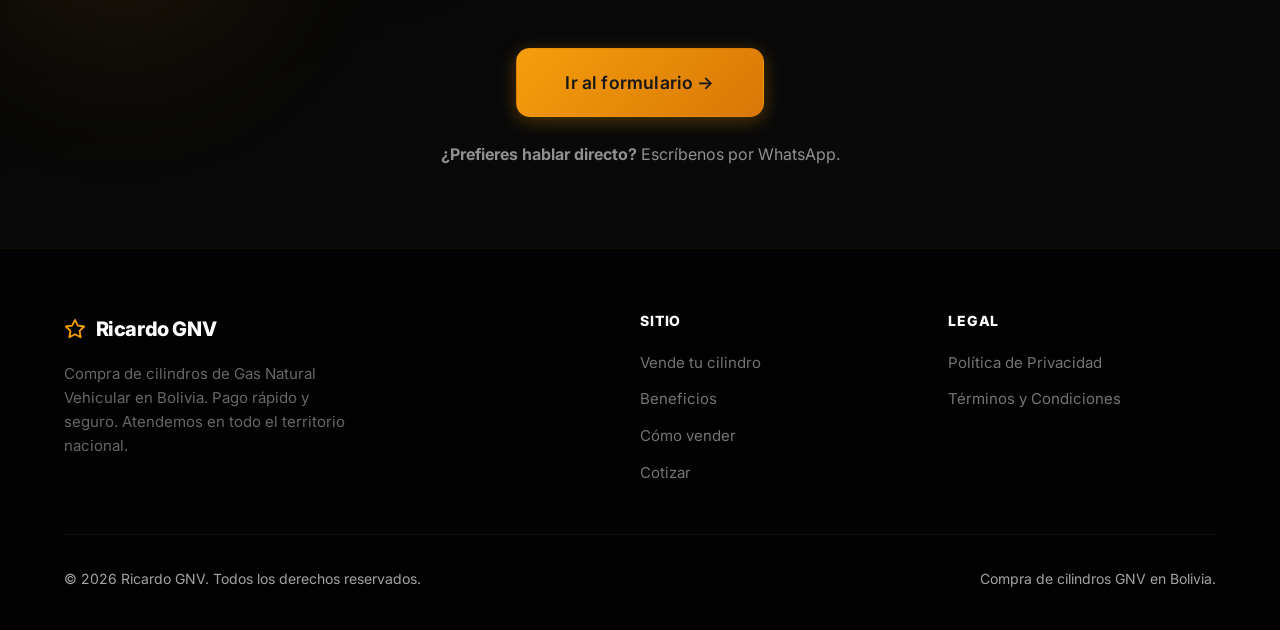
==== commit 17c1fd9b: "Agregar video industrial.mp4 con bucle y overlays para marcas de agua" ====
--- a/index.html
+++ b/index.html
@@ -85,9 +85,14 @@
         <!-- Video de fondo -->
         <div class="video-background">
             <video autoplay muted loop playsinline poster="img.png" id="heroVideo">
-                <source src="assets/video/hero-bg.mp4" type="video/mp4">
+                <source src="INDUSTRIAL.mp4" type="video/mp4">
             </video>
             <div class="video-overlay"></div>
+            <!-- Cubre marcas de agua en las 4 esquinas -->
+            <div class="wm-cover wm-tl"></div>
+            <div class="wm-cover wm-tr"></div>
+            <div class="wm-cover wm-bl"></div>
+            <div class="wm-cover wm-br"></div>
         </div>
 
         <div class="container">
--- a/css/styles.css
+++ b/css/styles.css
@@ -412,6 +412,17 @@
     0% { opacity: 0.6; }
     100% { opacity: 1; }
 }
+
+/* Cubrir marcas de agua en esquinas */
+.wm-cover {
+    position: absolute;
+    z-index: 2;
+    pointer-events: none;
+}
+.wm-tl { top: 0; left: 0; width: 140px; height: 90px; background: radial-gradient(circle at top left, rgba(5,5,5,1) 0%, rgba(5,5,5,0.8) 35%, transparent 75%); }
+.wm-tr { top: 0; right: 0; width: 140px; height: 90px; background: radial-gradient(circle at top right, rgba(5,5,5,1) 0%, rgba(5,5,5,0.8) 35%, transparent 75%); }
+.wm-bl { bottom: 0; left: 0; width: 140px; height: 90px; background: radial-gradient(circle at bottom left, rgba(5,5,5,1) 0%, rgba(5,5,5,0.8) 35%, transparent 75%); }
+.wm-br { bottom: 0; right: 0; width: 140px; height: 90px; background: radial-gradient(circle at bottom right, rgba(5,5,5,1) 0%, rgba(5,5,5,0.8) 35%, transparent 75%); }
 
 .hero .container {
     position: relative;
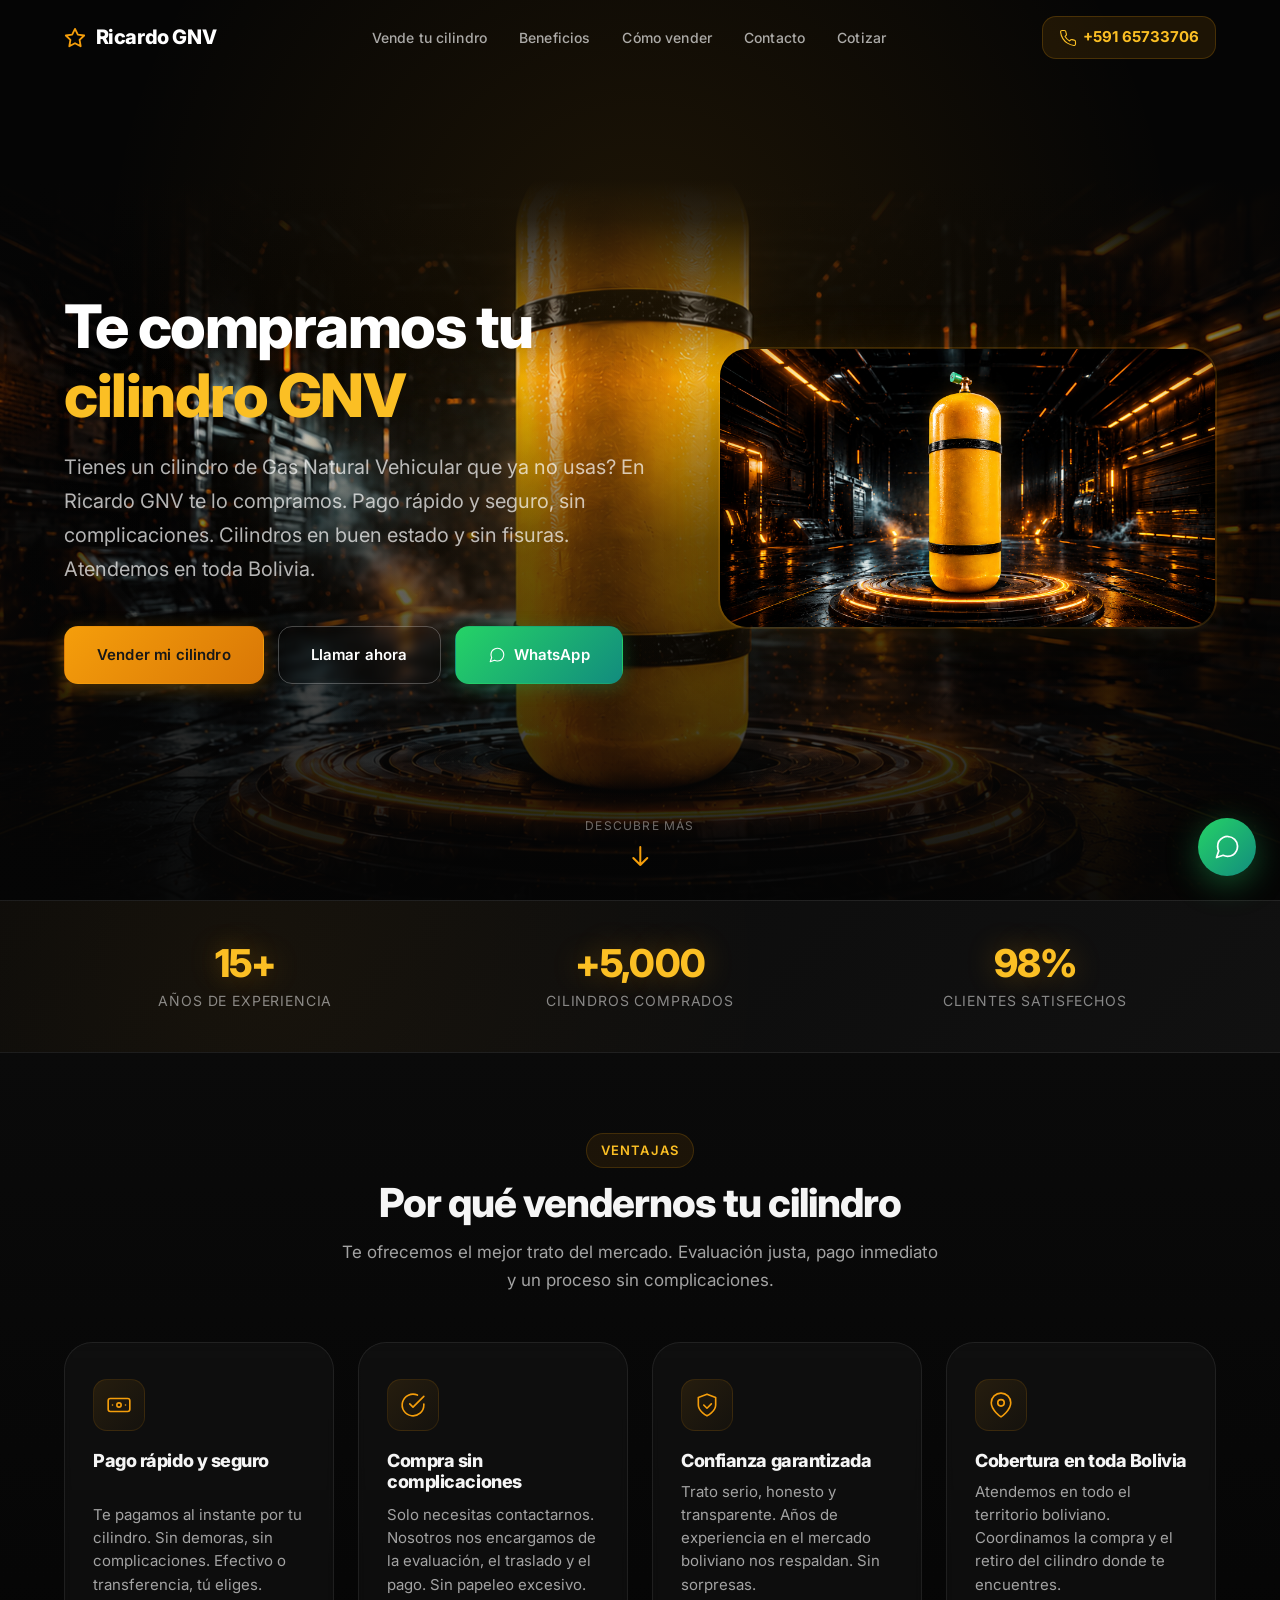
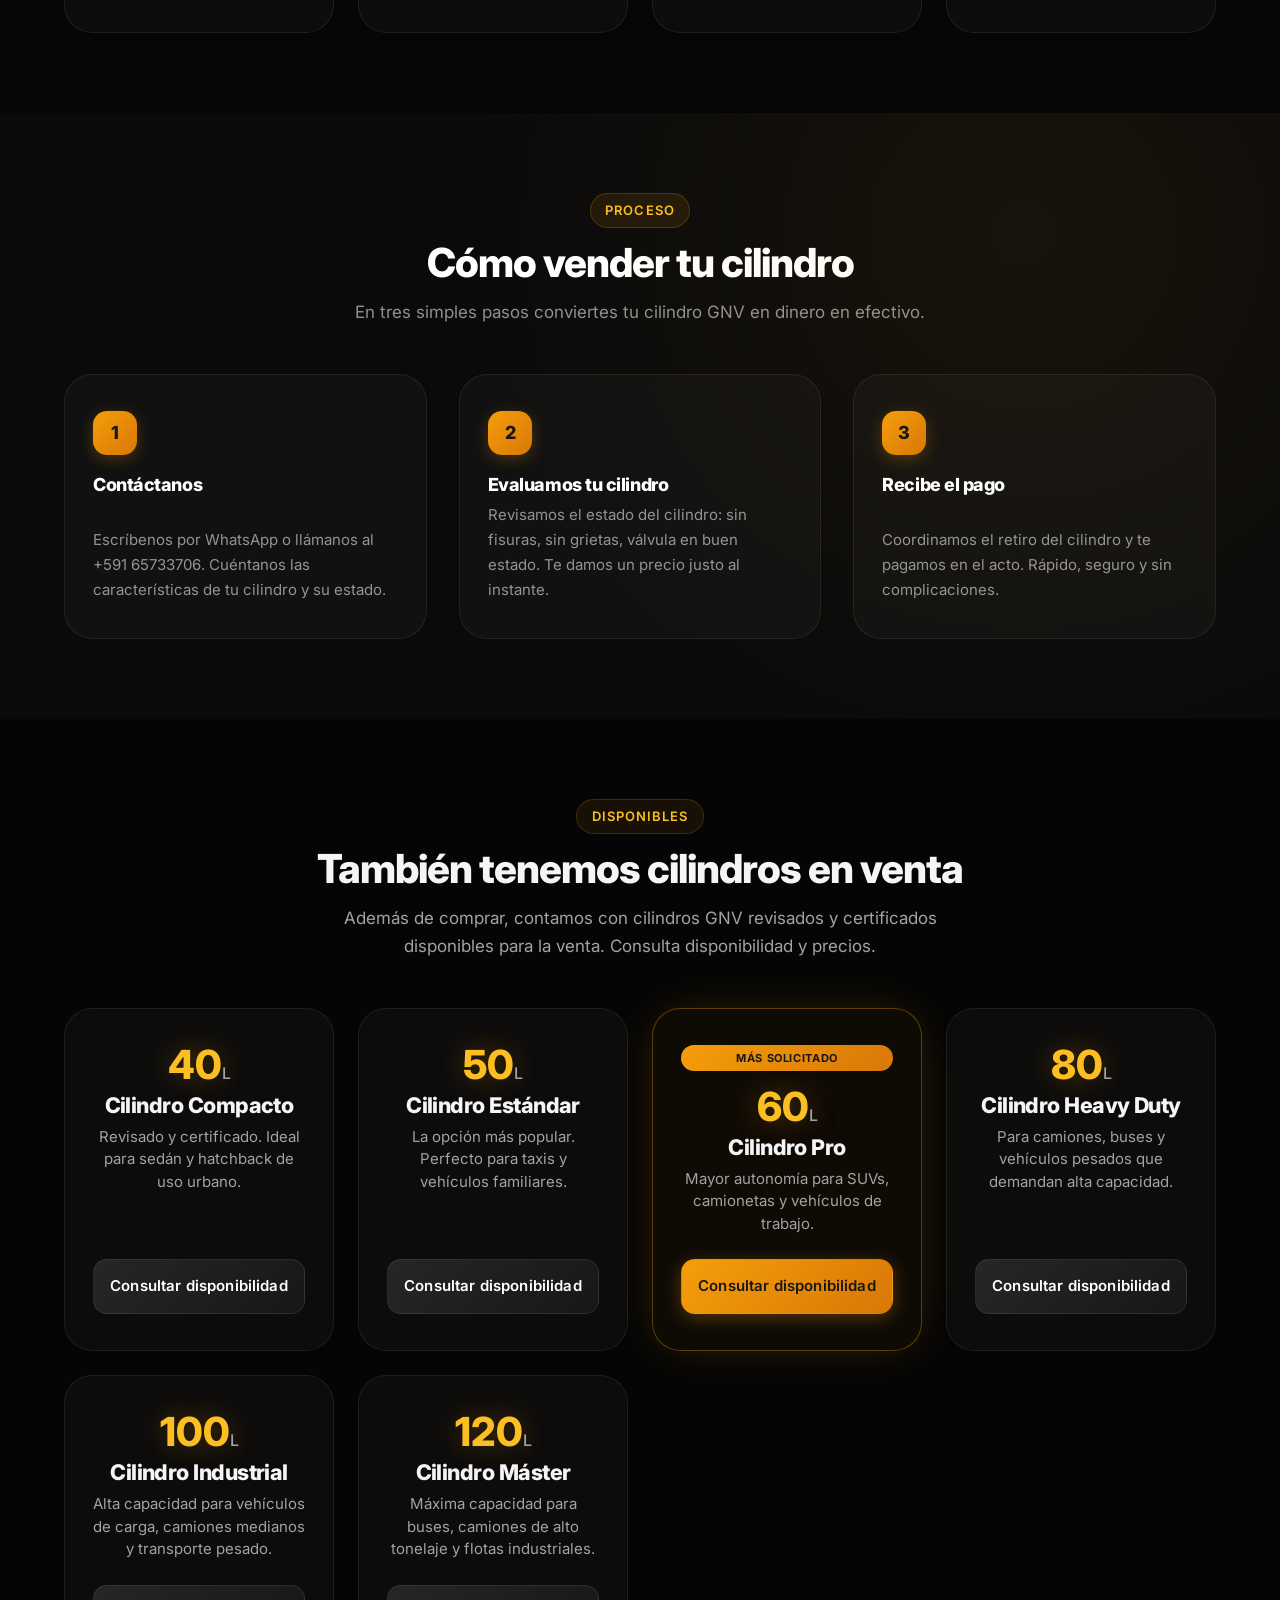
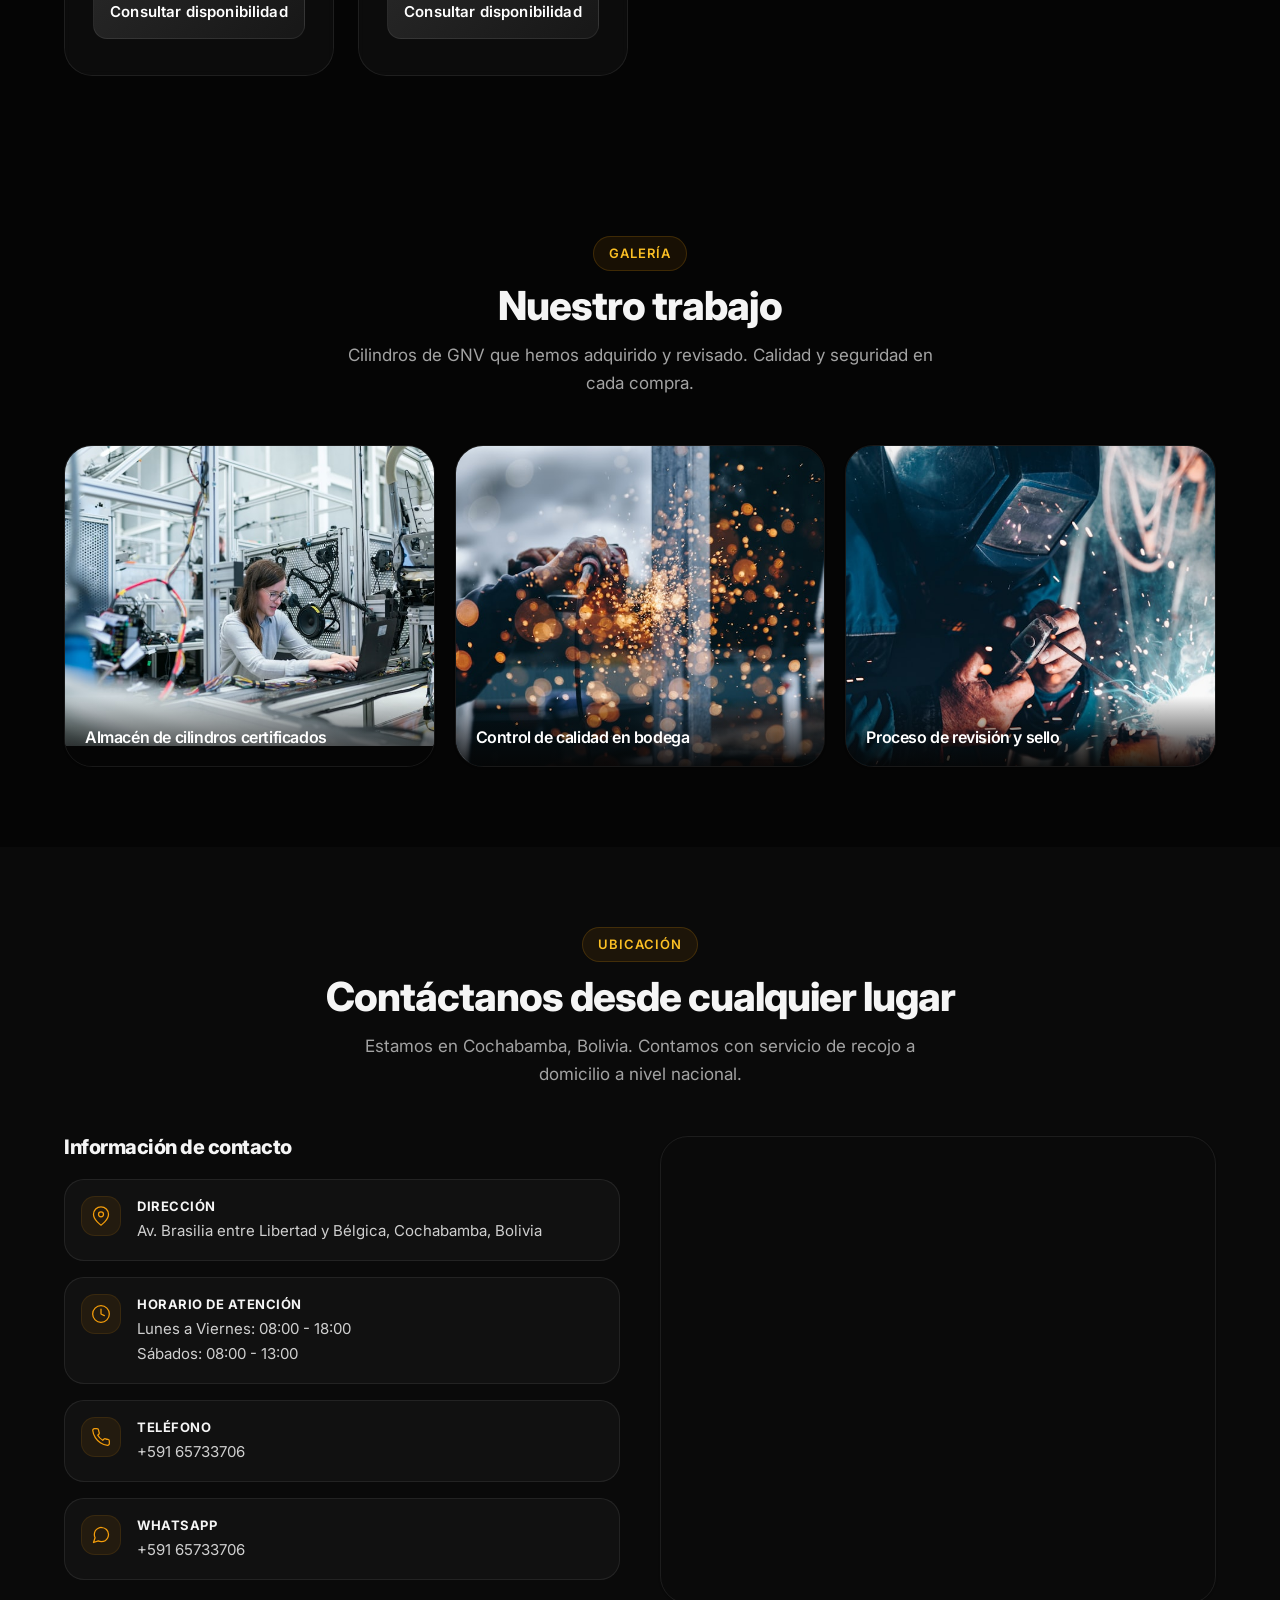
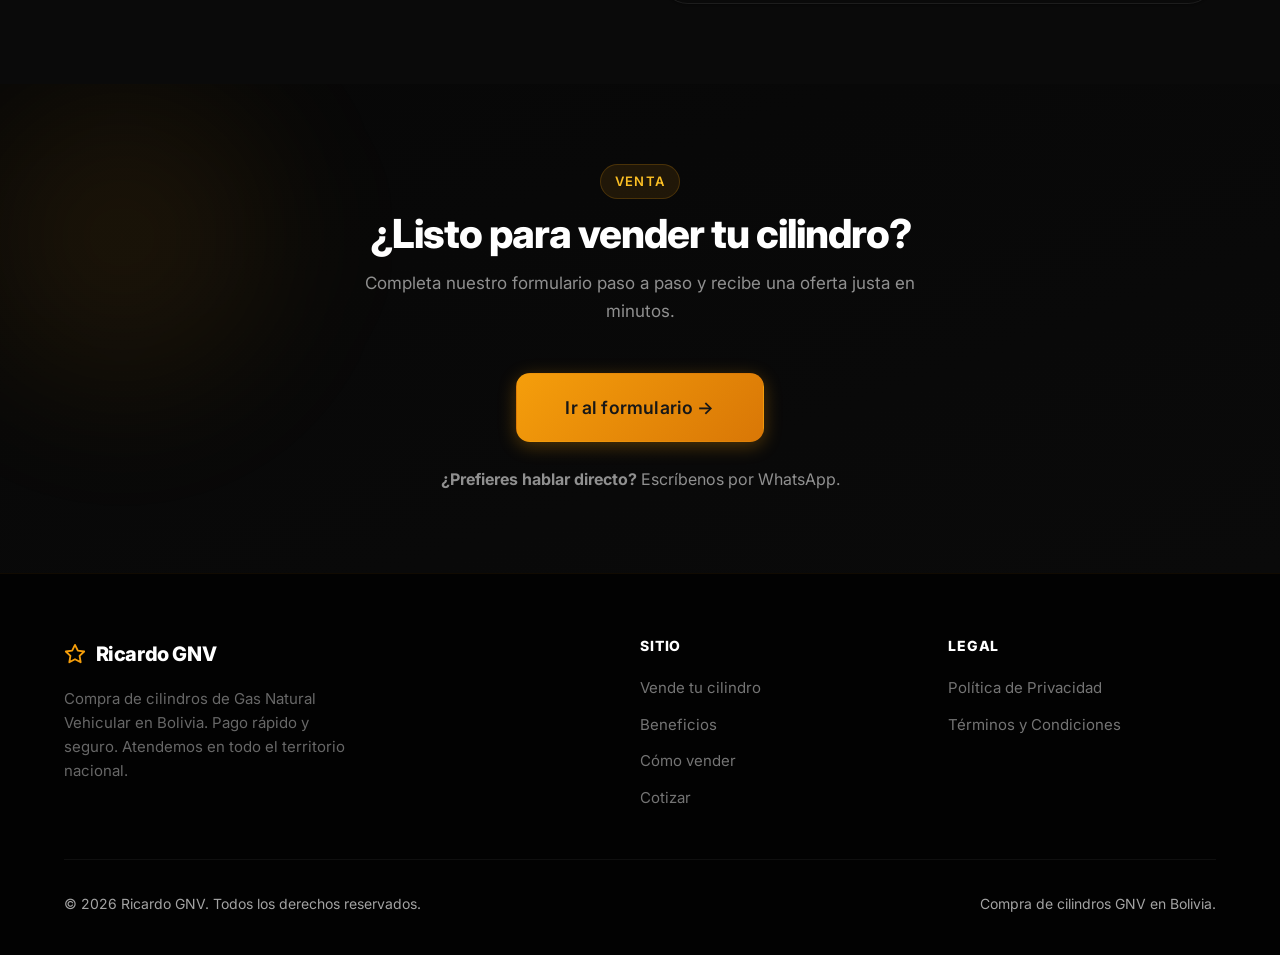
==== commit f5e35b0c: "Actualizar: ubicacion Cochabamba, direccion Av. Brasilia, 100L/120L, items evaluacion" ====
--- a/index.html
+++ b/index.html
@@ -279,6 +279,20 @@
                     <p>Para camiones, buses y vehículos pesados que demandan alta capacidad.</p>
                     <a href="https://wa.me/59165733706?text=Hola%20Ricardo%20GNV,%20quiero%20consultar%20disponibilidad%20de%20cilindro%2080L" target="_blank" rel="noopener noreferrer" class="btn btn-dark">Consultar disponibilidad</a>
                 </article>
+
+                <article class="product-card reveal">
+                    <div class="product-capacity">100<span>L</span></div>
+                    <h3>Cilindro Industrial</h3>
+                    <p>Alta capacidad para vehículos de carga, camiones medianos y transporte pesado.</p>
+                    <a href="https://wa.me/59165733706?text=Hola%20Ricardo%20GNV,%20quiero%20consultar%20disponibilidad%20de%20cilindro%20100L" target="_blank" rel="noopener noreferrer" class="btn btn-dark">Consultar disponibilidad</a>
+                </article>
+
+                <article class="product-card reveal">
+                    <div class="product-capacity">120<span>L</span></div>
+                    <h3>Cilindro Máster</h3>
+                    <p>Máxima capacidad para buses, camiones de alto tonelaje y flotas industriales.</p>
+                    <a href="https://wa.me/59165733706?text=Hola%20Ricardo%20GNV,%20quiero%20consultar%20disponibilidad%20de%20cilindro%20120L" target="_blank" rel="noopener noreferrer" class="btn btn-dark">Consultar disponibilidad</a>
+                </article>
             </div>
         </div>
     </section>
@@ -324,7 +338,7 @@
             <div class="text-center section-header">
                 <span class="section-subtitle">Ubicación</span>
                 <h2 id="contacto-title">Contáctanos desde cualquier lugar</h2>
-                <p>Estamos en La Paz, Bolivia. Atendemos compras de cilindros GNV en todo el territorio nacional.</p>
+                <p>Estamos en Cochabamba, Bolivia. Contamos con servicio de recojo a domicilio a nivel nacional.</p>
             </div>
 
             <div class="contact-grid">
@@ -340,7 +354,7 @@
                             </span>
                             <div>
                                 <strong>Dirección</strong>
-                                Av. del Taller GNV 1234, Zona Industrial, La Paz, Bolivia
+                                Av. Brasilia entre Libertad y Bélgica, Cochabamba, Bolivia
                             </div>
                         </div>
                         <div class="contact-item">
@@ -383,14 +397,14 @@
 
                 <div class="contact-map reveal" aria-label="Mapa de ubicación de Ricardo GNV">
                     <iframe
-                        src="https://www.google.com/maps/embed?pb=!1m18!1m12!1m3!1d3825.372!2d-68.1193!3d-16.5000!2m3!1f0!2f0!3f0!3m2!1i1024!2i768!4f13.1!3m3!1m2!1s0x0%3A0x0!2zMTbCsDMwJzAwLjAiUyA2OMKwMDcnMDkuNSJX!5e0!3m2!1ses!2sbo!4v1600000000000!5m2!1ses!2sbo"
+                        src="https://www.google.com/maps/embed?pb=!1m18!1m12!1m3!1d3807.123456789!2d-66.1569!3d-17.3936!2m3!1f0!2f0!3f0!3m2!1i1024!2i768!4f13.1!3m3!1m2!1s0x0%3A0x0!2zMTfCsDIzJzM3LjAiUyA2NsKwMDknMjQuOSJX!5e0!3m2!1ses!2sbo!4v1600000000000!5m2!1ses!2sbo"
                         width="600"
                         height="450"
                         style="border:0;"
                         allowfullscreen=""
                         loading="lazy"
                         referrerpolicy="no-referrer-when-downgrade"
-                        title="Ubicación de Ricardo GNV en La Paz, Bolivia">
+                        title="Ubicación de Ricardo GNV en Cochabamba, Bolivia">
                     </iframe>
                 </div>
             </div>
--- a/css/styles.css
+++ b/css/styles.css
@@ -396,7 +396,10 @@
 .video-overlay {
     position: absolute;
     inset: 0;
-    background: linear-gradient(to bottom, rgba(5,5,5,0.55) 0%, rgba(5,5,5,0.75) 60%, rgba(5,5,5,0.92) 100%);
+    background:
+        linear-gradient(to bottom, #050505 0%, #050505 180px, rgba(5,5,5,0.92) 220px, rgba(5,5,5,0.55) 300px, transparent 380px),
+        radial-gradient(ellipse at center, transparent 50%, rgba(5,5,5,0.6) 78%, rgba(5,5,5,0.95) 100%),
+        linear-gradient(to bottom, transparent 40%, rgba(5,5,5,0.6) 60%, rgba(5,5,5,0.88) 100%);
     z-index: 1;
 }
 
@@ -413,16 +416,9 @@
     100% { opacity: 1; }
 }
 
-/* Cubrir marcas de agua en esquinas */
-.wm-cover {
-    position: absolute;
-    z-index: 2;
-    pointer-events: none;
-}
-.wm-tl { top: 0; left: 0; width: 140px; height: 90px; background: radial-gradient(circle at top left, rgba(5,5,5,1) 0%, rgba(5,5,5,0.8) 35%, transparent 75%); }
-.wm-tr { top: 0; right: 0; width: 140px; height: 90px; background: radial-gradient(circle at top right, rgba(5,5,5,1) 0%, rgba(5,5,5,0.8) 35%, transparent 75%); }
-.wm-bl { bottom: 0; left: 0; width: 140px; height: 90px; background: radial-gradient(circle at bottom left, rgba(5,5,5,1) 0%, rgba(5,5,5,0.8) 35%, transparent 75%); }
-.wm-br { bottom: 0; right: 0; width: 140px; height: 90px; background: radial-gradient(circle at bottom right, rgba(5,5,5,1) 0%, rgba(5,5,5,0.8) 35%, transparent 75%); }
+/* Las barras se desactivan. Marcas de agua cubiertas con viñeta en .video-overlay */
+.wm-cover { display: none !important; }
+.wm-tl, .wm-tr, .wm-bl, .wm-br { display: none !important; }
 
 .hero .container {
     position: relative;
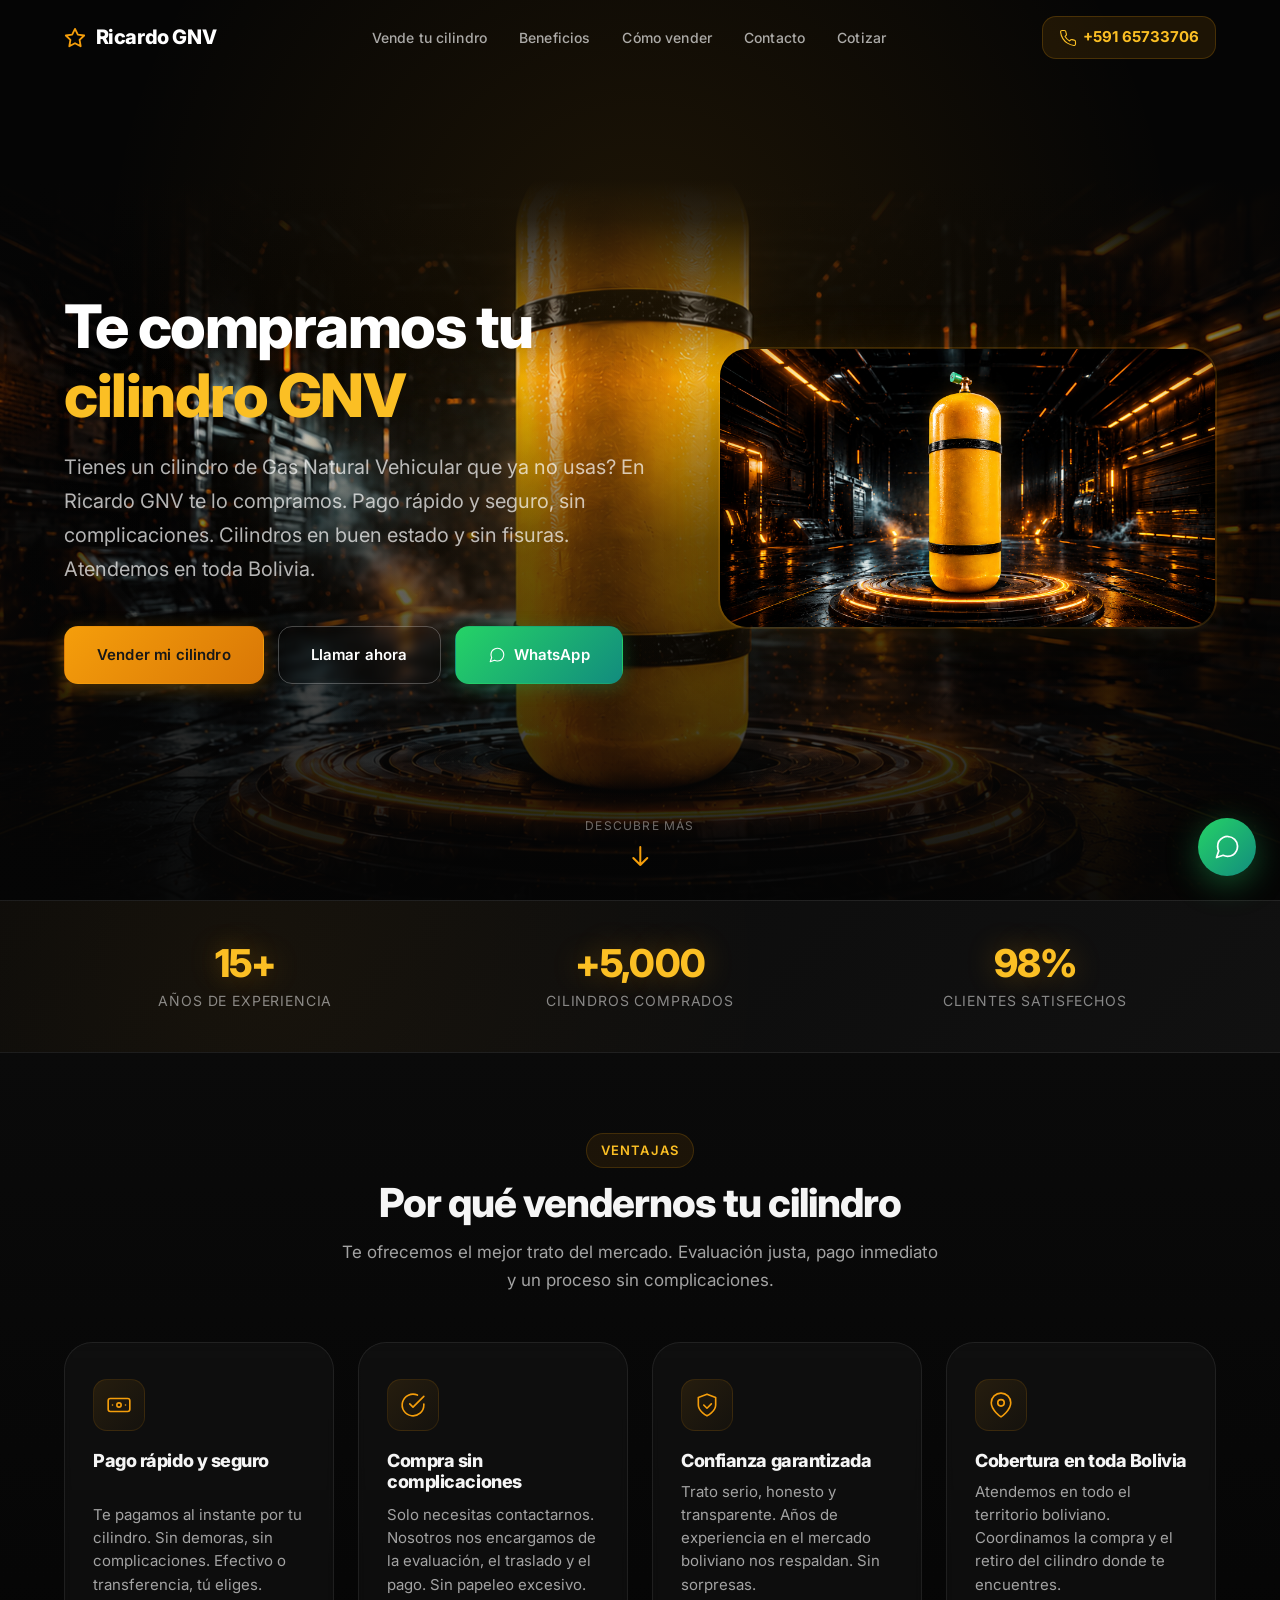
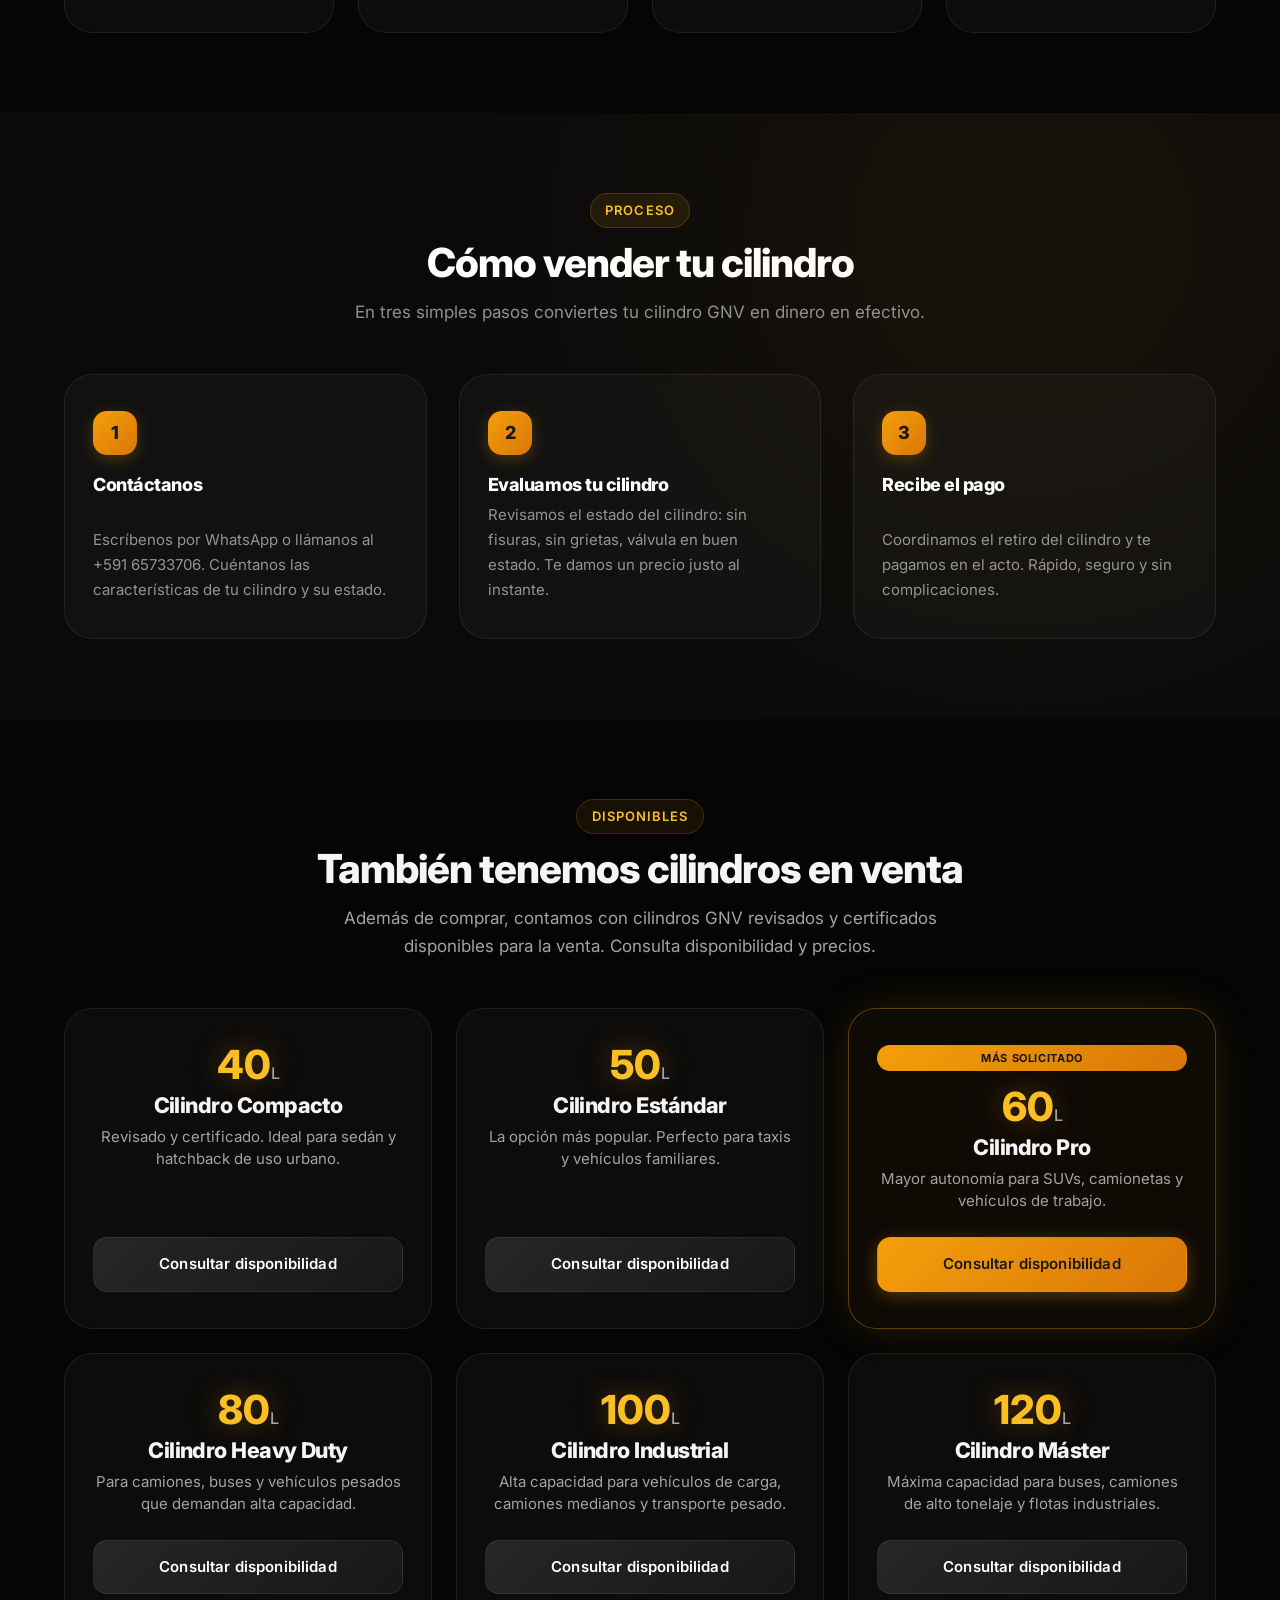
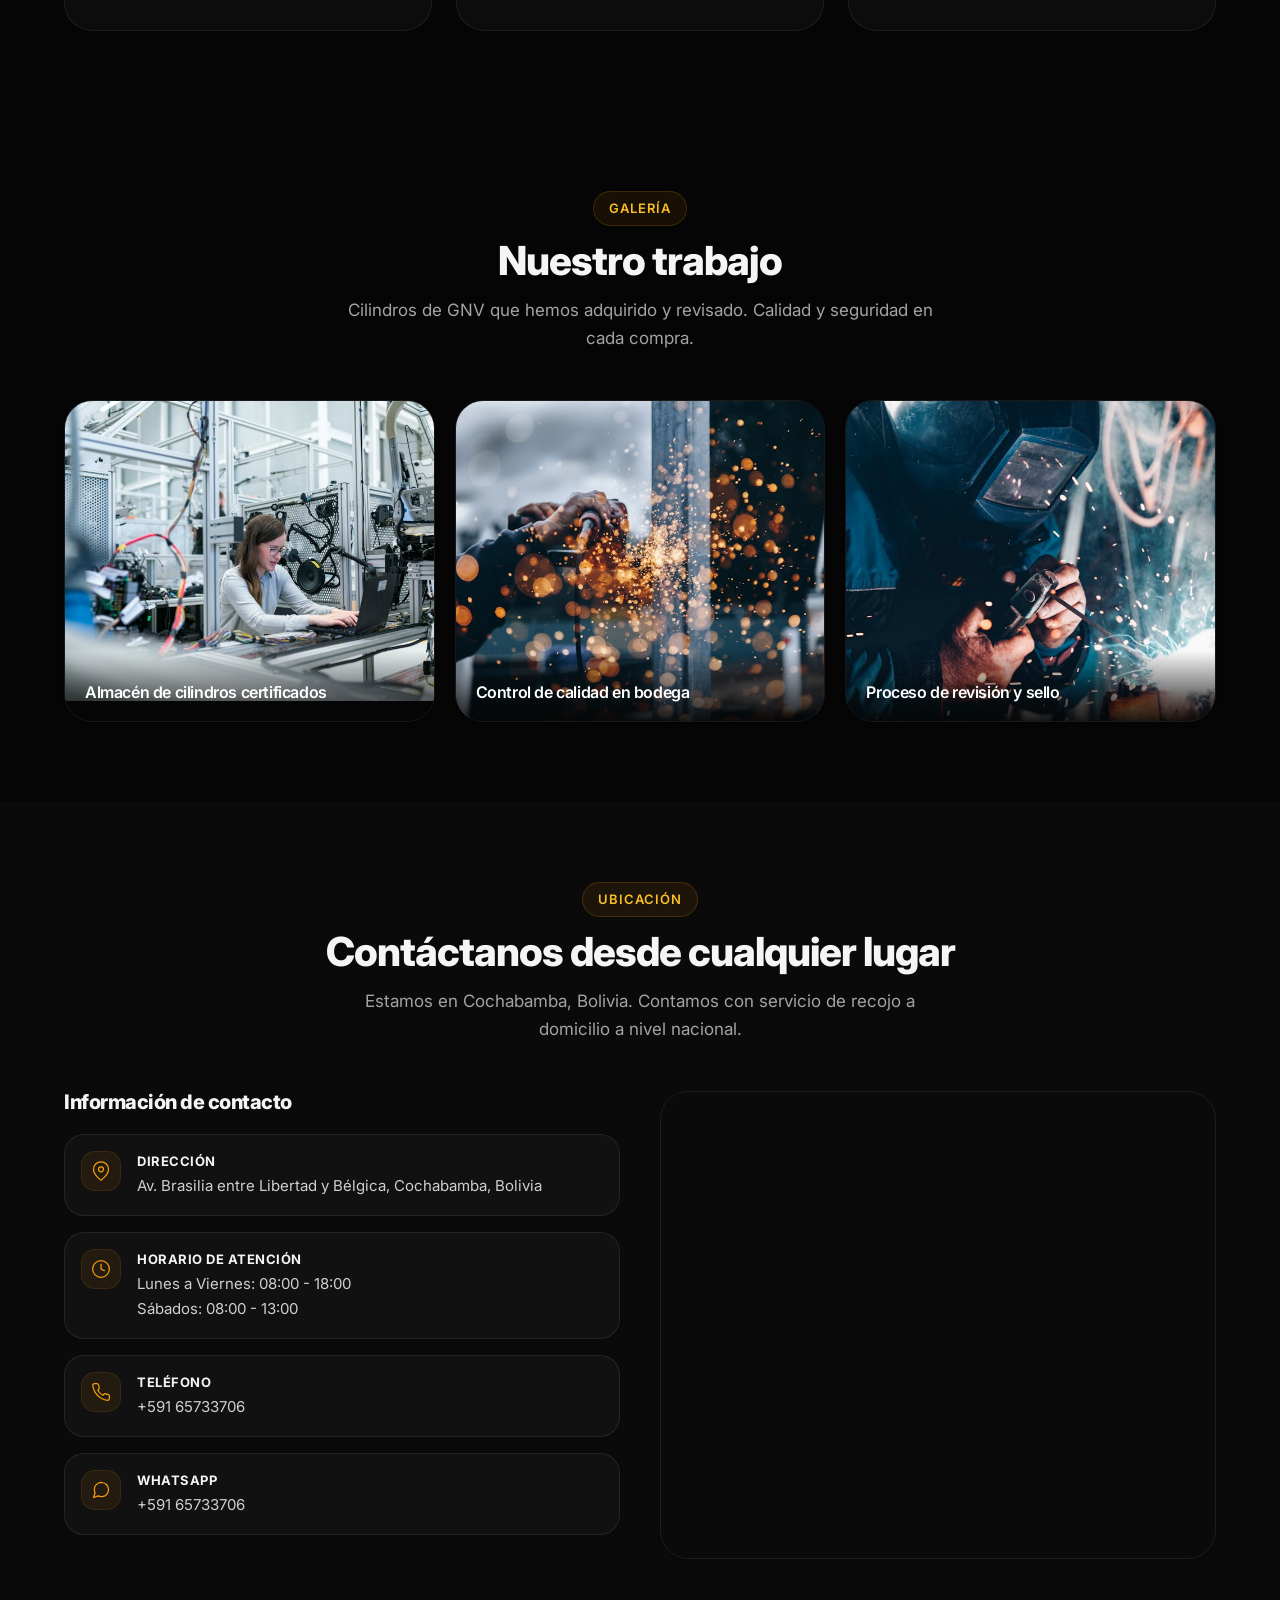
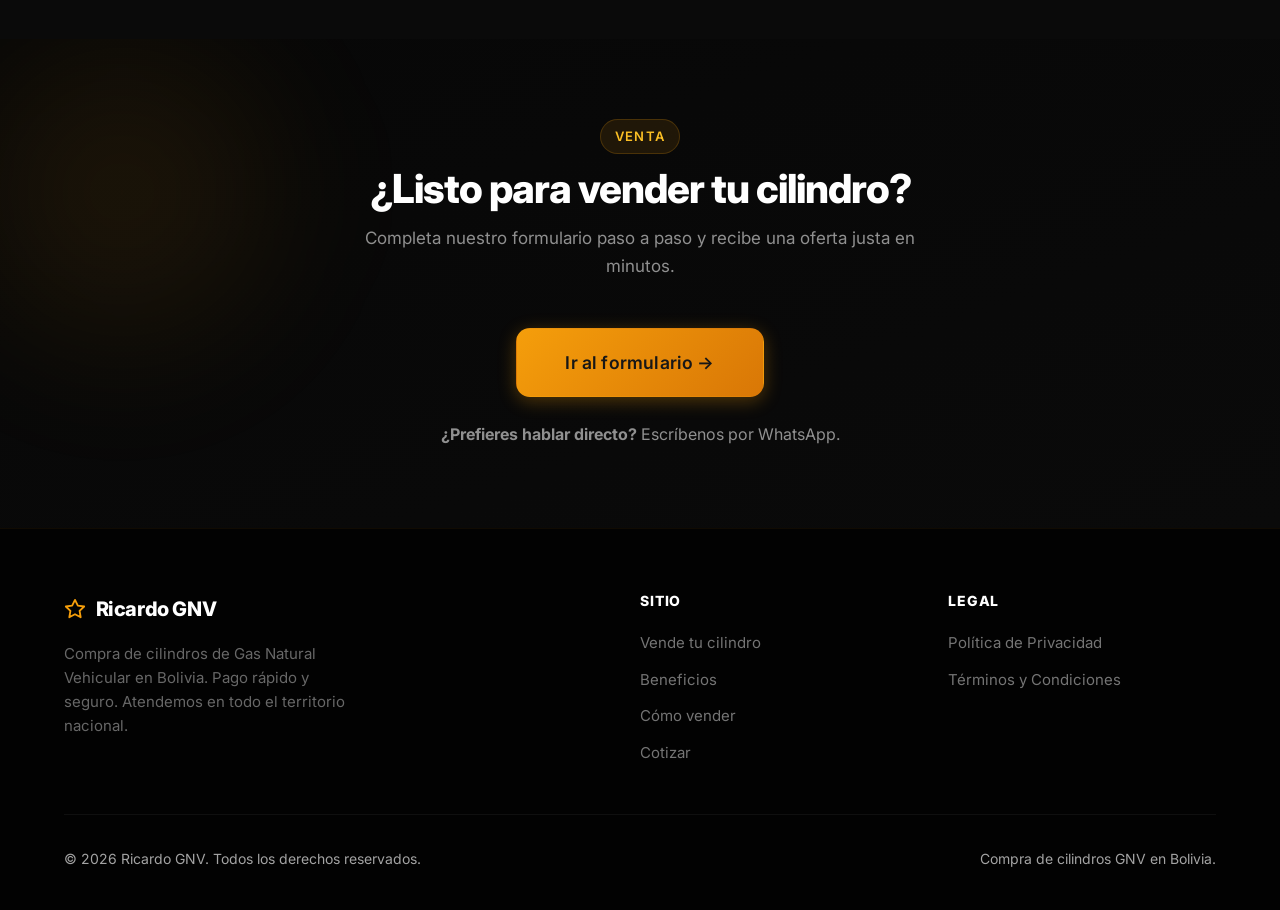
==== commit b45bd571: "Optimizar carga: video lazy, preload imagen hero, preload CSS" ====
--- a/index.html
+++ b/index.html
@@ -36,7 +36,11 @@
     <link rel="preconnect" href="https://fonts.gstatic.com" crossorigin>
     <link href="https://fonts.googleapis.com/css2?family=Inter:wght@400;500;600;700;800&display=swap" rel="stylesheet">
 
+    <!-- Optimización: precargar recursos críticos -->
+    <link rel="preload" href="img.png" as="image" fetchpriority="high">
+
     <!-- Stylesheet -->
+    <link rel="preload" href="css/styles.css" as="style">
     <link rel="stylesheet" href="css/styles.css">
 </head>
 <body>
@@ -84,7 +88,7 @@
     <header class="hero" role="banner">
         <!-- Video de fondo -->
         <div class="video-background">
-            <video autoplay muted loop playsinline poster="img.png" id="heroVideo">
+            <video muted loop playsinline poster="img.png" id="heroVideo" preload="none">
                 <source src="INDUSTRIAL.mp4" type="video/mp4">
             </video>
             <div class="video-overlay"></div>
@@ -111,7 +115,7 @@
                 </div>
             </div>
             <div class="hero-image-wrapper reveal">
-                <img src="img.png" alt="Ricardo GNV compra cilindros de Gas Natural Vehicular en Bolivia - Pago rápido y seguro" loading="eager" width="800" height="500">
+                <img src="img.png" alt="Ricardo GNV compra cilindros de Gas Natural Vehicular en Bolivia - Pago rápido y seguro" loading="eager" fetchpriority="high" width="800" height="500">
             </div>
         </div>
 
--- a/css/styles.css
+++ b/css/styles.css
@@ -1513,7 +1513,7 @@
     }
 
     .products-grid {
-        grid-template-columns: repeat(4, 1fr);
+        grid-template-columns: repeat(3, 1fr);
     }
 
     .gallery-item img {
--- a/css/styles.css
+++ b/css/styles.css
@@ -1513,7 +1513,7 @@
     }
 
     .products-grid {
-        grid-template-columns: repeat(4, 1fr);
+        grid-template-columns: repeat(3, 1fr);
     }
 
     .gallery-item img {
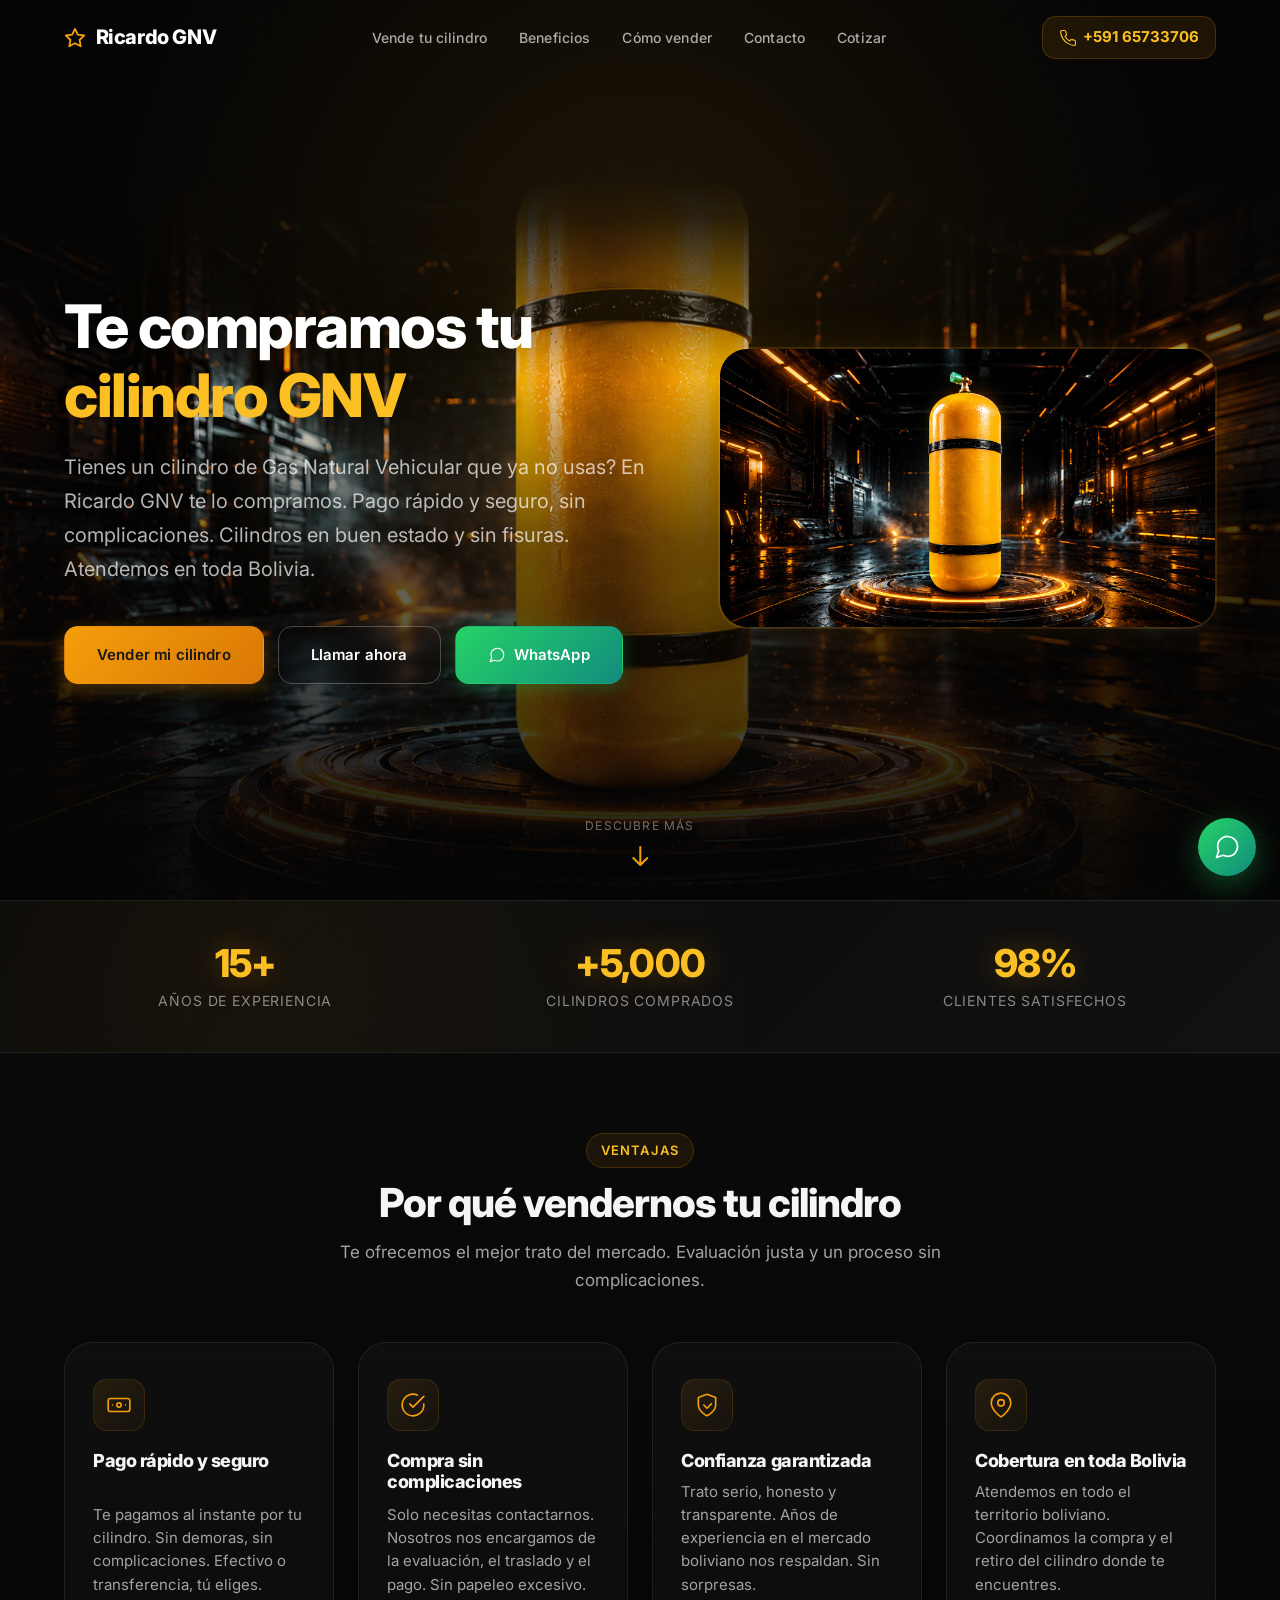
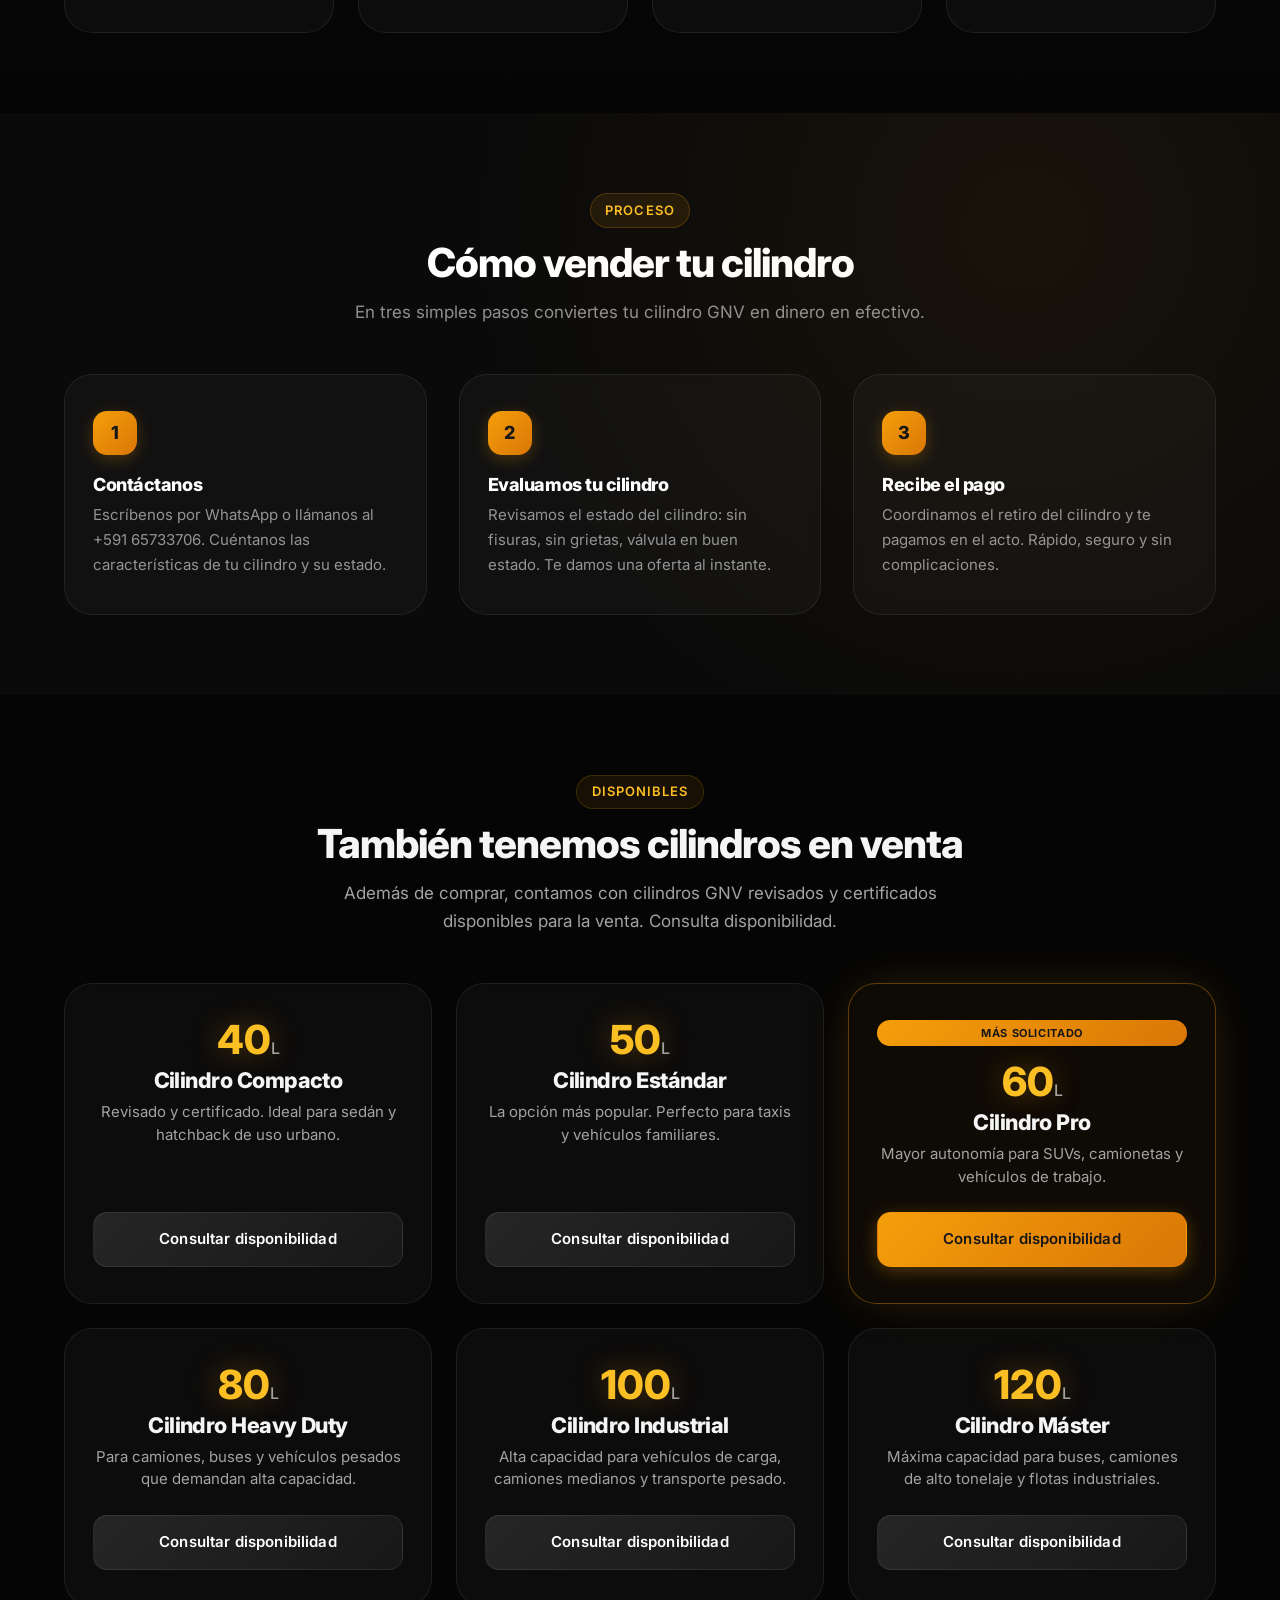
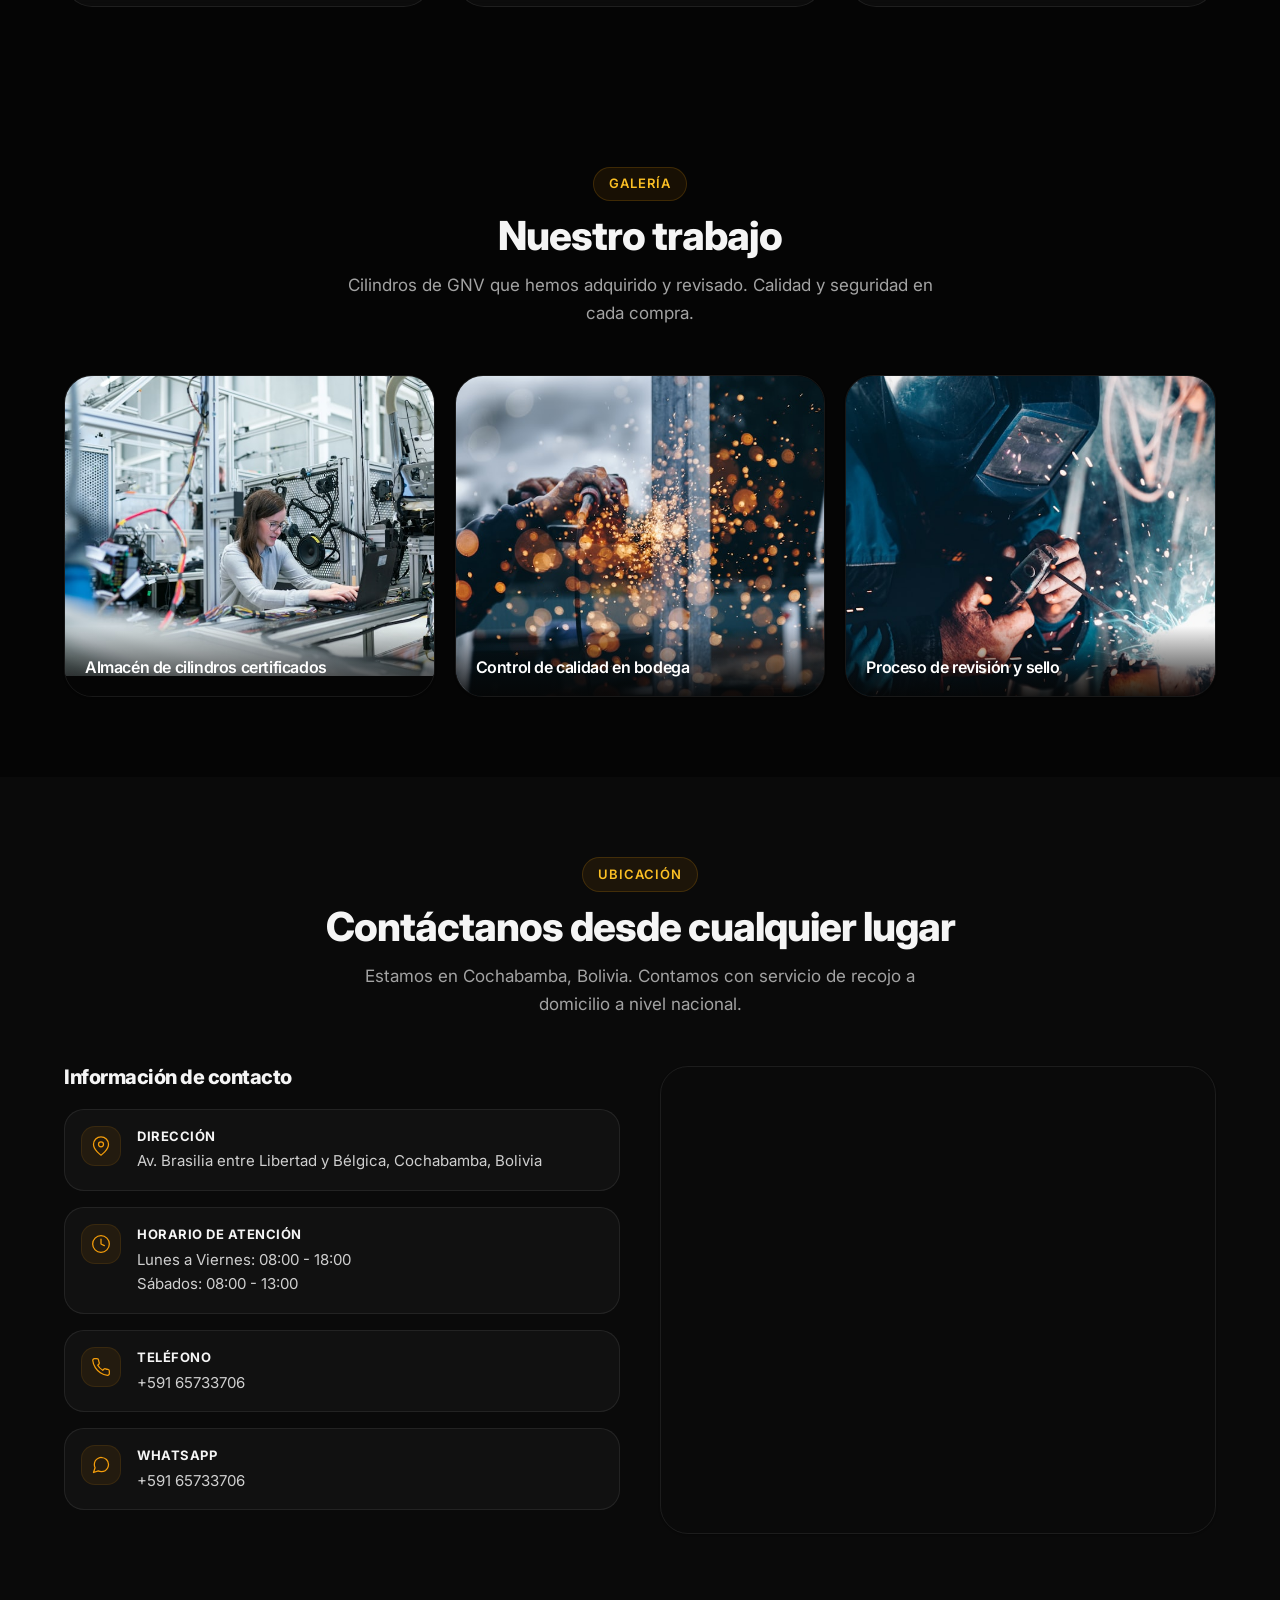
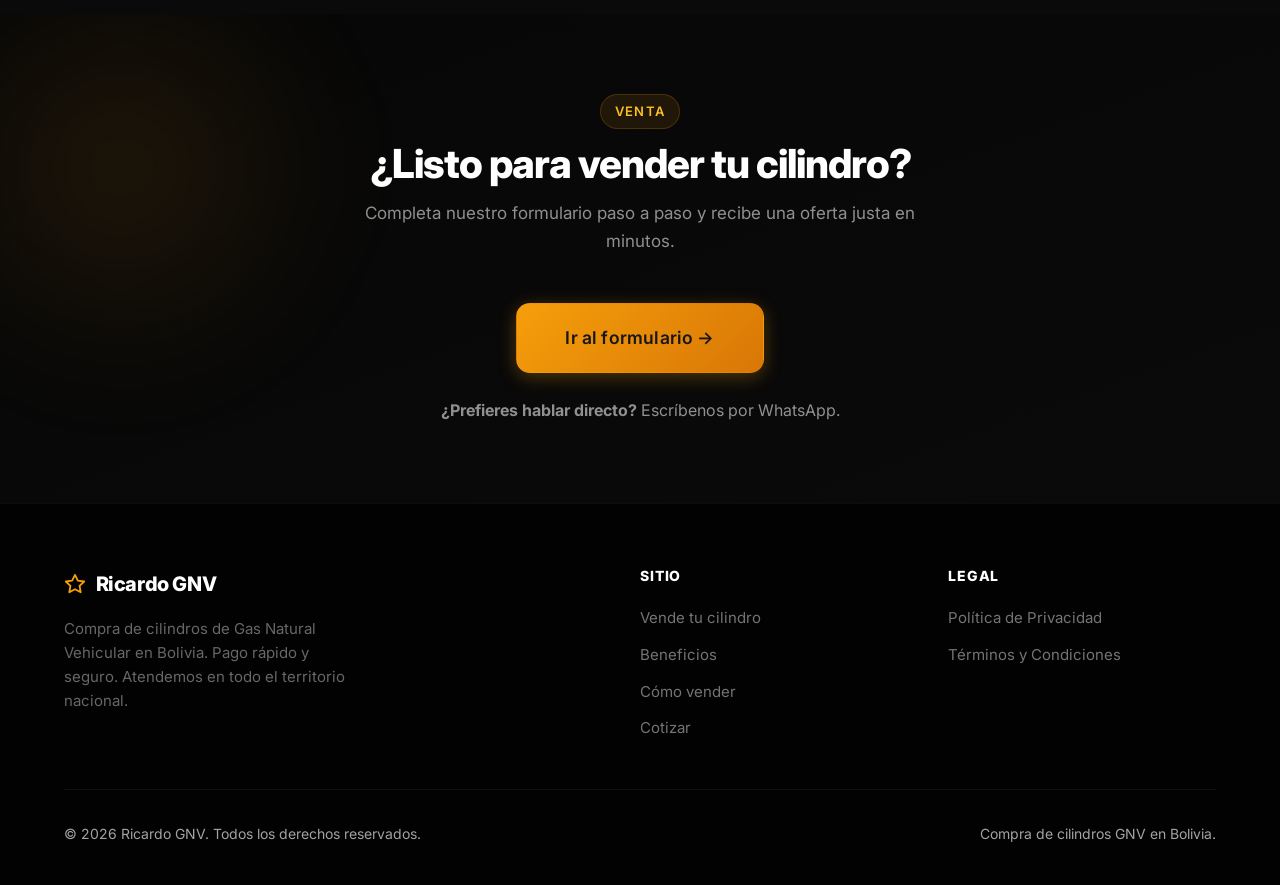
==== commit b6aa6647: "Eliminar toda referencia a precios en el sitio" ====
--- a/index.html
+++ b/index.html
@@ -157,7 +157,7 @@
             <div class="text-center section-header">
                 <span class="section-subtitle">Ventajas</span>
                 <h2 id="beneficios-title">Por qué vendernos tu cilindro</h2>
-                <p>Te ofrecemos el mejor trato del mercado. Evaluación justa, pago inmediato y un proceso sin complicaciones.</p>
+                <p>Te ofrecemos el mejor trato del mercado. Evaluación justa y un proceso sin complicaciones.</p>
             </div>
 
             <div class="benefits-grid">
@@ -230,7 +230,7 @@
                 <article class="step-card reveal">
                     <div class="step-number" aria-hidden="true">2</div>
                     <h3>Evaluamos tu cilindro</h3>
-                    <p>Revisamos el estado del cilindro: sin fisuras, sin grietas, válvula en buen estado. Te damos un precio justo al instante.</p>
+                    <p>Revisamos el estado del cilindro: sin fisuras, sin grietas, válvula en buen estado. Te damos una oferta al instante.</p>
                 </article>
 
                 <article class="step-card reveal">
@@ -251,7 +251,7 @@
             <div class="text-center section-header">
                 <span class="section-subtitle">Disponibles</span>
                 <h2 id="disponibles-title">También tenemos cilindros en venta</h2>
-                <p>Además de comprar, contamos con cilindros GNV revisados y certificados disponibles para la venta. Consulta disponibilidad y precios.</p>
+                <p>Además de comprar, contamos con cilindros GNV revisados y certificados disponibles para la venta. Consulta disponibilidad.</p>
             </div>
 
             <div class="products-grid">
--- a/css/styles.css
+++ b/css/styles.css
@@ -1217,9 +1217,168 @@
     flex-shrink: 0;
 }
 
-/* ------------------------------
-   Footer
-   ------------------------------ */
+/* WhatsApp rápido */
+.quick-wa {
+    display: flex;
+    align-items: center;
+    justify-content: space-between;
+    gap: 1rem;
+    background: rgba(37,211,102,0.08);
+    border: 1px solid rgba(37,211,102,0.2);
+    border-radius: var(--radius-lg);
+    padding: 1.25rem 1.5rem;
+    margin-bottom: 2rem;
+    flex-wrap: wrap;
+    backdrop-filter: blur(4px);
+}
+
+.quick-wa-content {
+    display: flex;
+    align-items: center;
+    gap: 0.75rem;
+    color: var(--color-whatsapp);
+    min-width: 0;
+}
+
+.quick-wa-content strong {
+    font-size: 0.9375rem;
+    color: var(--color-text);
+}
+
+.quick-wa-content p {
+    font-size: 0.8125rem;
+    color: var(--color-text-muted);
+    margin-top: 0.15rem;
+}
+
+.quick-wa .btn-whatsapp {
+    flex-shrink: 0;
+    white-space: nowrap;
+}
+
+/* Estimador de precios */
+.price-estimator {
+    background: rgba(245,158,11,0.04);
+    border: 1px solid rgba(245,158,11,0.12);
+    border-radius: var(--radius-lg);
+    padding: 1.5rem;
+    margin-bottom: 1.5rem;
+}
+
+.price-estimator h3 {
+    font-size: 1.05rem;
+    margin-bottom: 0.35rem;
+    color: var(--color-text);
+}
+
+.price-estimator > p {
+    font-size: 0.8125rem;
+    margin-bottom: 1rem;
+}
+
+.price-list {
+    display: flex;
+    flex-direction: column;
+    gap: 0.35rem;
+    margin-bottom: 0.75rem;
+}
+
+.price-row {
+    display: flex;
+    justify-content: space-between;
+    font-size: 0.875rem;
+    padding: 0.35rem 0;
+    border-bottom: 1px solid rgba(255,255,255,0.04);
+}
+
+.price-row span:first-child {
+    color: var(--color-text-muted);
+}
+
+.price-row span:last-child {
+    color: var(--color-primary-light);
+    font-weight: 600;
+}
+
+.price-estimator small {
+    font-size: 0.7rem;
+    color: rgba(255,255,255,0.3);
+}
+
+/* Pasos visuales sidebar */
+.steps-sidebar {
+    margin-bottom: 1.5rem;
+}
+
+.steps-sidebar h3 {
+    font-size: 1.05rem;
+    margin-bottom: 1rem;
+    color: var(--color-text);
+}
+
+.step-side-item {
+    display: flex;
+    align-items: flex-start;
+    gap: 0.75rem;
+    padding: 0.75rem 0;
+    border-bottom: 1px solid rgba(255,255,255,0.04);
+}
+
+.step-side-item:last-child {
+    border-bottom: none;
+}
+
+.step-side-num {
+    width: 28px;
+    height: 28px;
+    border-radius: 50%;
+    background: rgba(245,158,11,0.1);
+    color: var(--color-primary);
+    display: flex;
+    align-items: center;
+    justify-content: center;
+    font-weight: 700;
+    font-size: 0.75rem;
+    flex-shrink: 0;
+    border: 1px solid rgba(245,158,11,0.15);
+}
+
+.step-side-item strong {
+    font-size: 0.875rem;
+    color: var(--color-text);
+}
+
+.step-side-item p {
+    font-size: 0.75rem;
+    color: var(--color-text-muted);
+    margin-top: 0.1rem;
+}
+
+/* Caja urgente */
+.urgent-box {
+    display: flex;
+    align-items: center;
+    gap: 0.5rem;
+    background: rgba(239,68,68,0.06);
+    border: 1px solid rgba(239,68,68,0.15);
+    border-radius: var(--radius-md);
+    padding: 0.85rem 1rem;
+    font-size: 0.8125rem;
+    flex-wrap: wrap;
+    color: rgba(255,255,255,0.7);
+}
+
+.urgent-box svg {
+    color: #f59e0b;
+    flex-shrink: 0;
+}
+
+.urgent-box a {
+    color: #ef4444;
+    font-weight: 600;
+    text-decoration: underline;
+    margin-left: auto;
+}
 .footer {
     background-color: #020202;
     color: rgba(255, 255, 255, 0.45);
--- a/css/styles.css
+++ b/css/styles.css
@@ -1217,9 +1217,168 @@
     flex-shrink: 0;
 }
 
-/* ------------------------------
-   Footer
-   ------------------------------ */
+/* WhatsApp rápido */
+.quick-wa {
+    display: flex;
+    align-items: center;
+    justify-content: space-between;
+    gap: 1rem;
+    background: rgba(37,211,102,0.08);
+    border: 1px solid rgba(37,211,102,0.2);
+    border-radius: var(--radius-lg);
+    padding: 1.25rem 1.5rem;
+    margin-bottom: 2rem;
+    flex-wrap: wrap;
+    backdrop-filter: blur(4px);
+}
+
+.quick-wa-content {
+    display: flex;
+    align-items: center;
+    gap: 0.75rem;
+    color: var(--color-whatsapp);
+    min-width: 0;
+}
+
+.quick-wa-content strong {
+    font-size: 0.9375rem;
+    color: var(--color-text);
+}
+
+.quick-wa-content p {
+    font-size: 0.8125rem;
+    color: var(--color-text-muted);
+    margin-top: 0.15rem;
+}
+
+.quick-wa .btn-whatsapp {
+    flex-shrink: 0;
+    white-space: nowrap;
+}
+
+/* Estimador de precios */
+.price-estimator {
+    background: rgba(245,158,11,0.04);
+    border: 1px solid rgba(245,158,11,0.12);
+    border-radius: var(--radius-lg);
+    padding: 1.5rem;
+    margin-bottom: 1.5rem;
+}
+
+.price-estimator h3 {
+    font-size: 1.05rem;
+    margin-bottom: 0.35rem;
+    color: var(--color-text);
+}
+
+.price-estimator > p {
+    font-size: 0.8125rem;
+    margin-bottom: 1rem;
+}
+
+.price-list {
+    display: flex;
+    flex-direction: column;
+    gap: 0.35rem;
+    margin-bottom: 0.75rem;
+}
+
+.price-row {
+    display: flex;
+    justify-content: space-between;
+    font-size: 0.875rem;
+    padding: 0.35rem 0;
+    border-bottom: 1px solid rgba(255,255,255,0.04);
+}
+
+.price-row span:first-child {
+    color: var(--color-text-muted);
+}
+
+.price-row span:last-child {
+    color: var(--color-primary-light);
+    font-weight: 600;
+}
+
+.price-estimator small {
+    font-size: 0.7rem;
+    color: rgba(255,255,255,0.3);
+}
+
+/* Pasos visuales sidebar */
+.steps-sidebar {
+    margin-bottom: 1.5rem;
+}
+
+.steps-sidebar h3 {
+    font-size: 1.05rem;
+    margin-bottom: 1rem;
+    color: var(--color-text);
+}
+
+.step-side-item {
+    display: flex;
+    align-items: flex-start;
+    gap: 0.75rem;
+    padding: 0.75rem 0;
+    border-bottom: 1px solid rgba(255,255,255,0.04);
+}
+
+.step-side-item:last-child {
+    border-bottom: none;
+}
+
+.step-side-num {
+    width: 28px;
+    height: 28px;
+    border-radius: 50%;
+    background: rgba(245,158,11,0.1);
+    color: var(--color-primary);
+    display: flex;
+    align-items: center;
+    justify-content: center;
+    font-weight: 700;
+    font-size: 0.75rem;
+    flex-shrink: 0;
+    border: 1px solid rgba(245,158,11,0.15);
+}
+
+.step-side-item strong {
+    font-size: 0.875rem;
+    color: var(--color-text);
+}
+
+.step-side-item p {
+    font-size: 0.75rem;
+    color: var(--color-text-muted);
+    margin-top: 0.1rem;
+}
+
+/* Caja urgente */
+.urgent-box {
+    display: flex;
+    align-items: center;
+    gap: 0.5rem;
+    background: rgba(239,68,68,0.06);
+    border: 1px solid rgba(239,68,68,0.15);
+    border-radius: var(--radius-md);
+    padding: 0.85rem 1rem;
+    font-size: 0.8125rem;
+    flex-wrap: wrap;
+    color: rgba(255,255,255,0.7);
+}
+
+.urgent-box svg {
+    color: #f59e0b;
+    flex-shrink: 0;
+}
+
+.urgent-box a {
+    color: #ef4444;
+    font-weight: 600;
+    text-decoration: underline;
+    margin-left: auto;
+}
 .footer {
     background-color: #020202;
     color: rgba(255, 255, 255, 0.45);
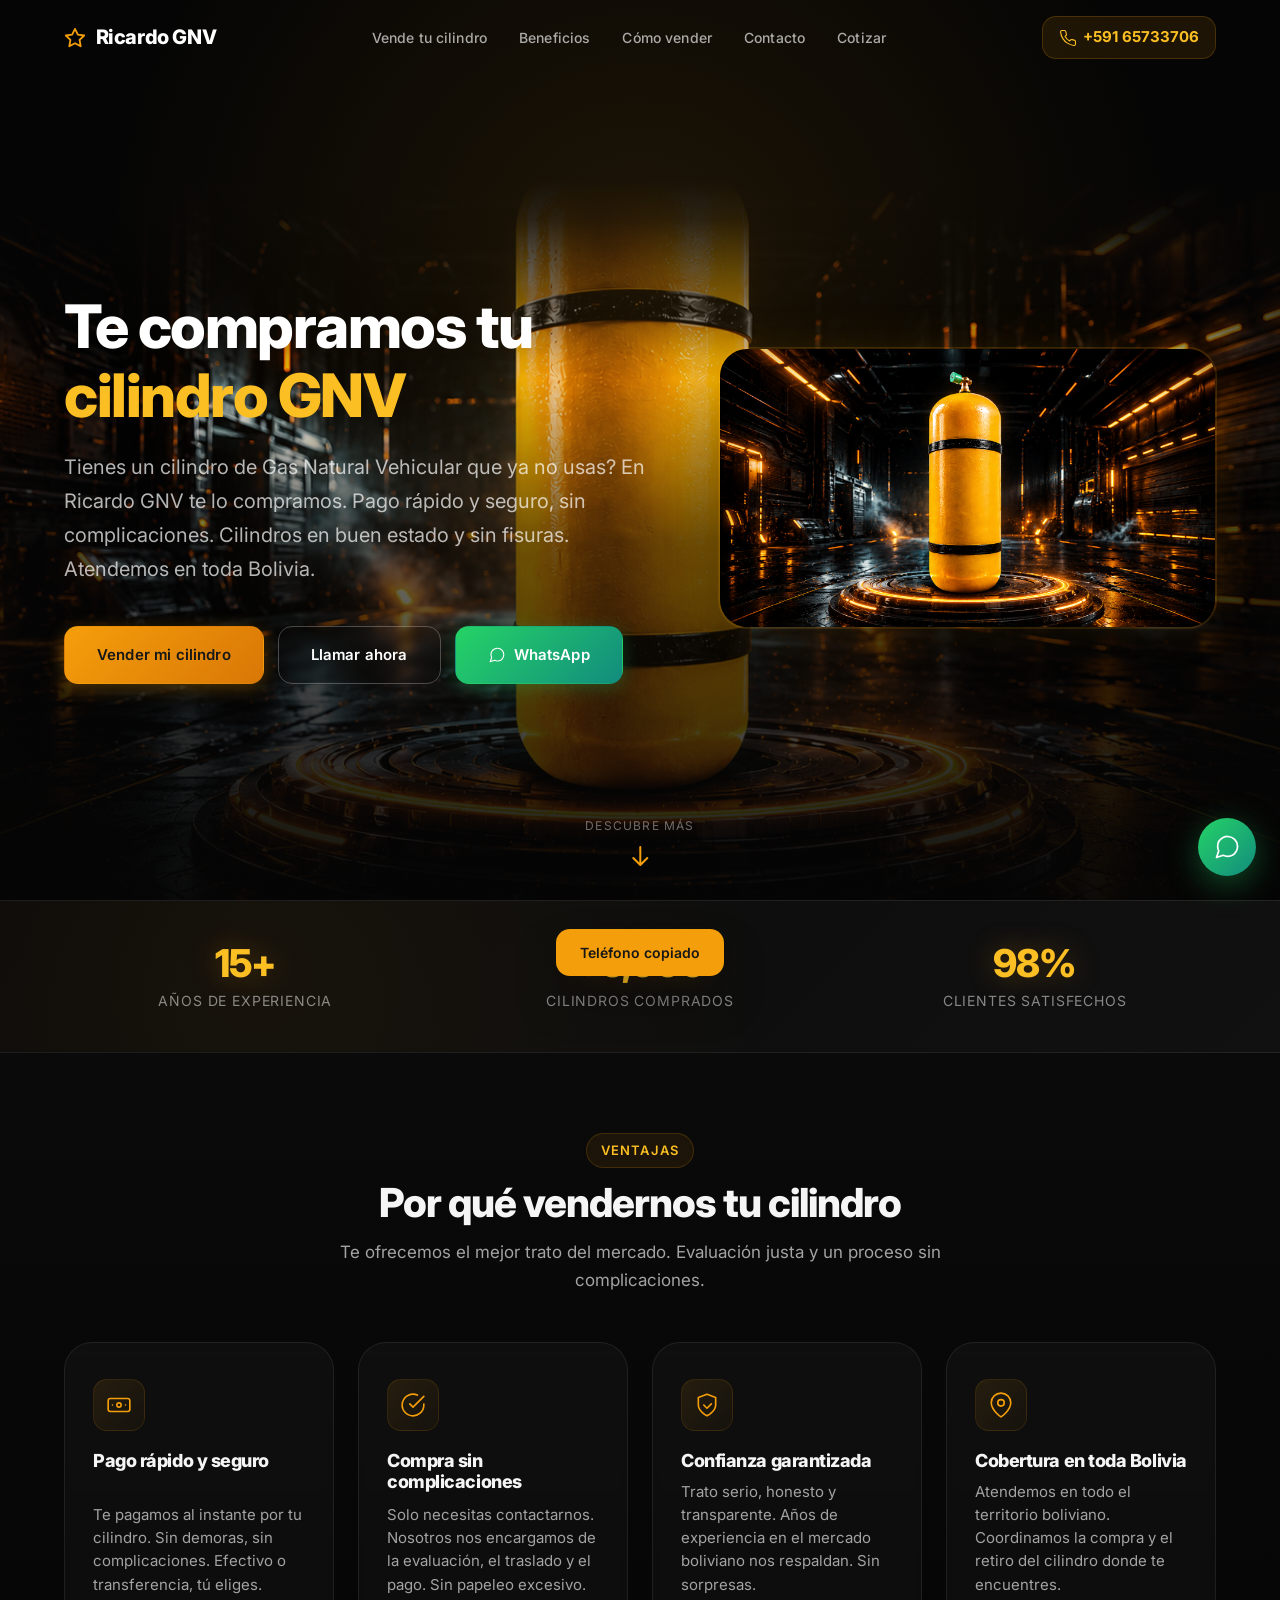
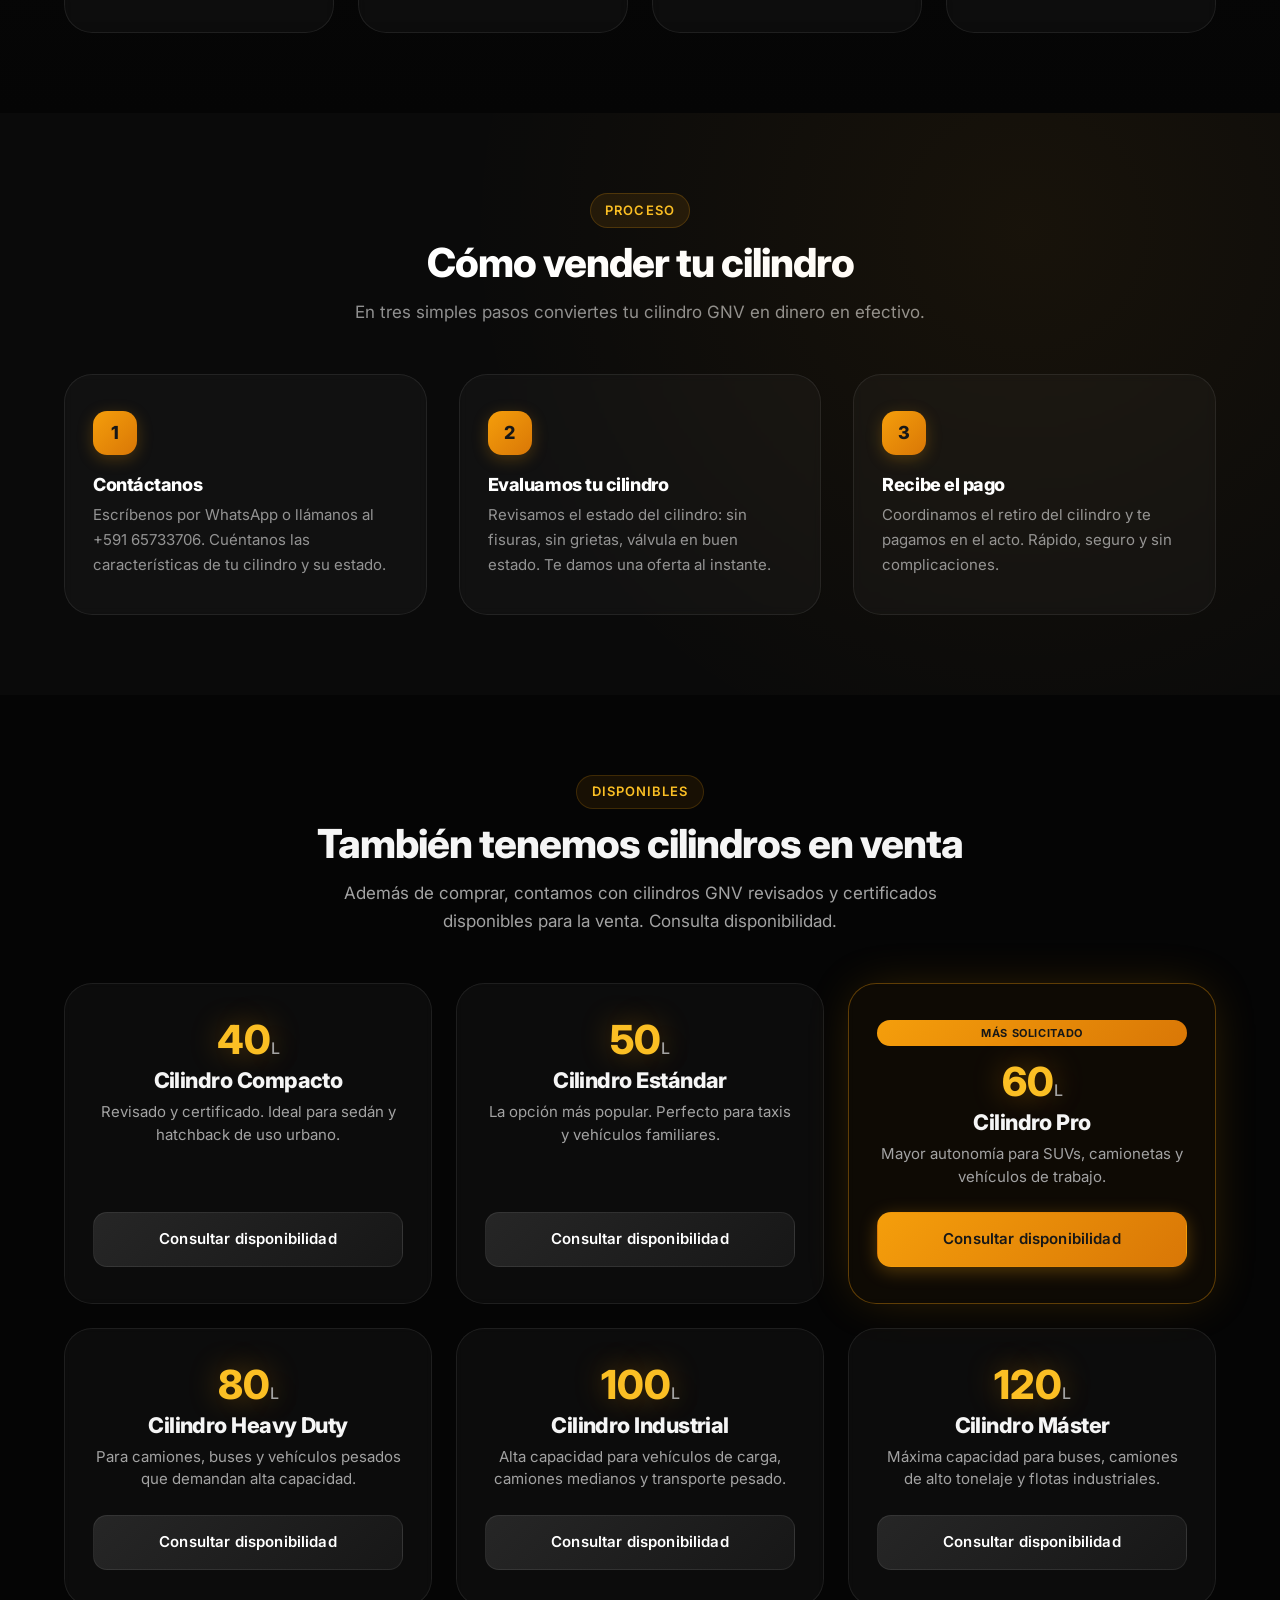
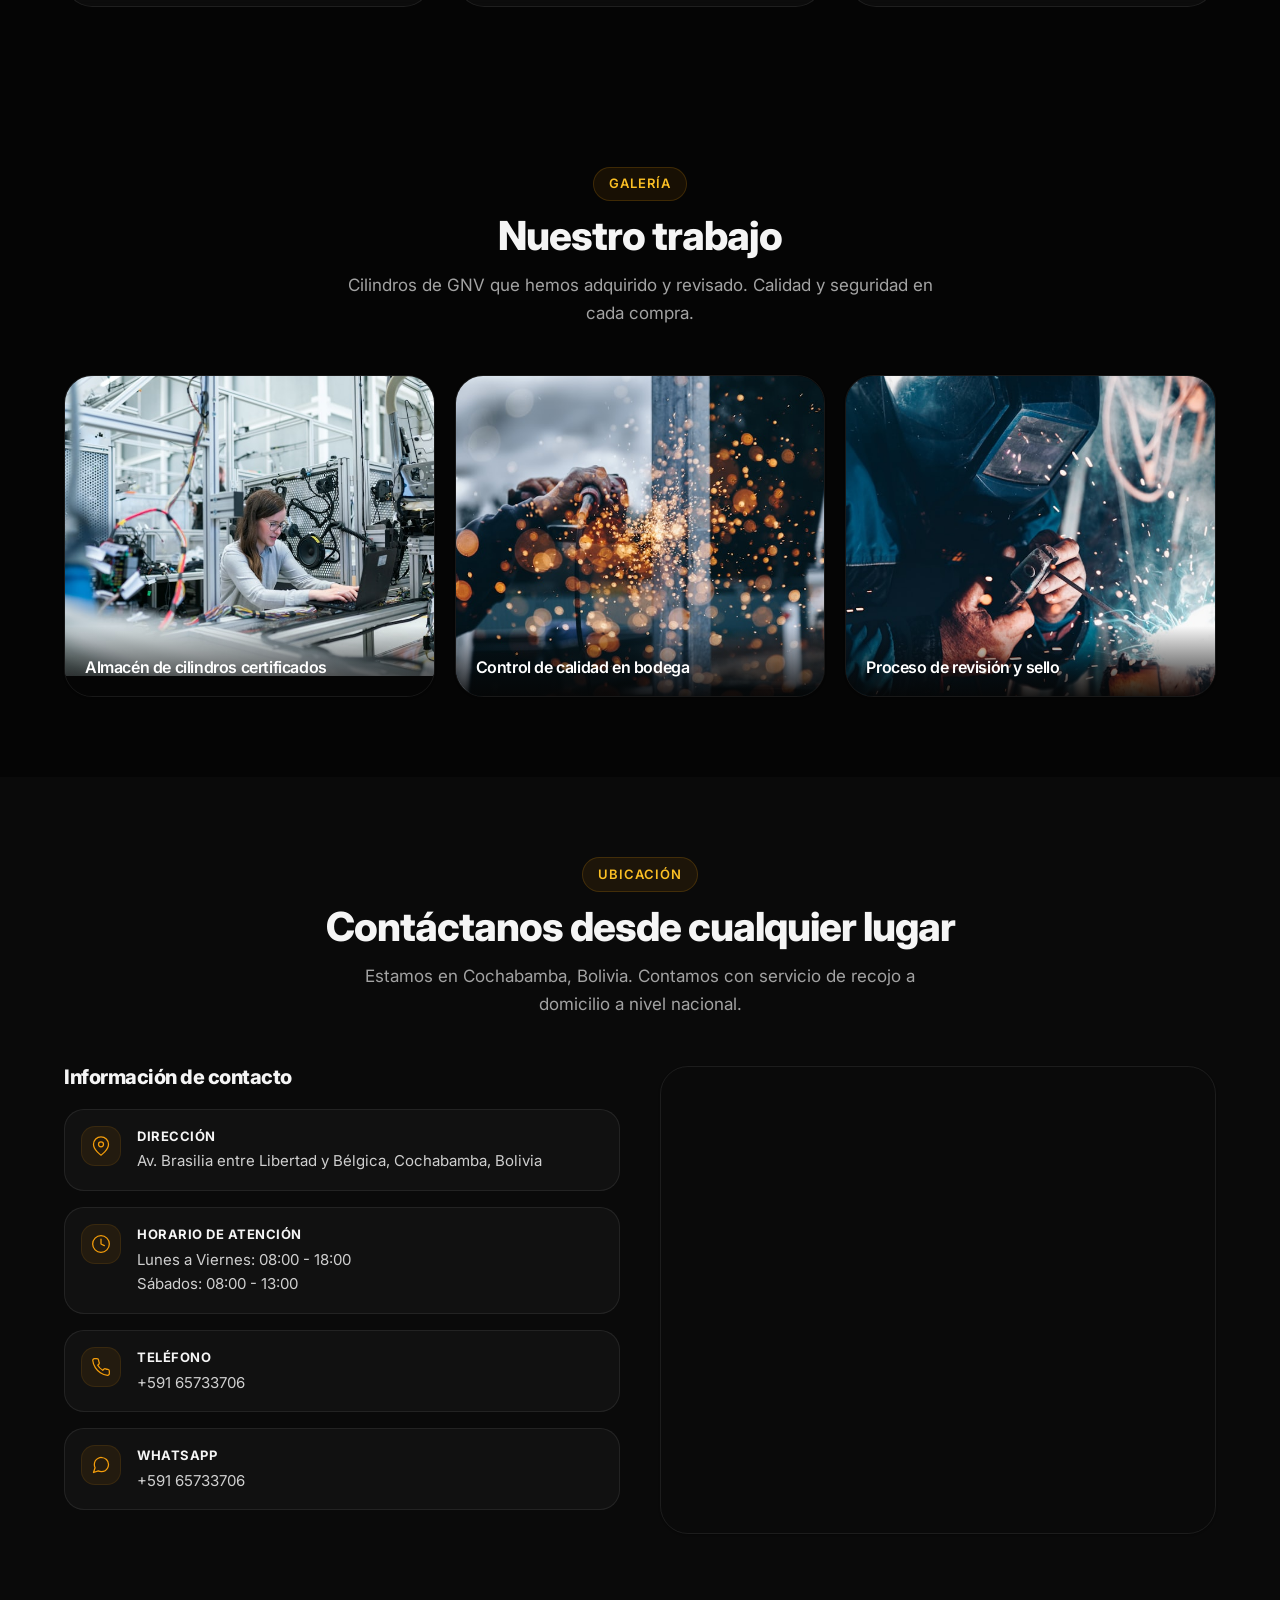
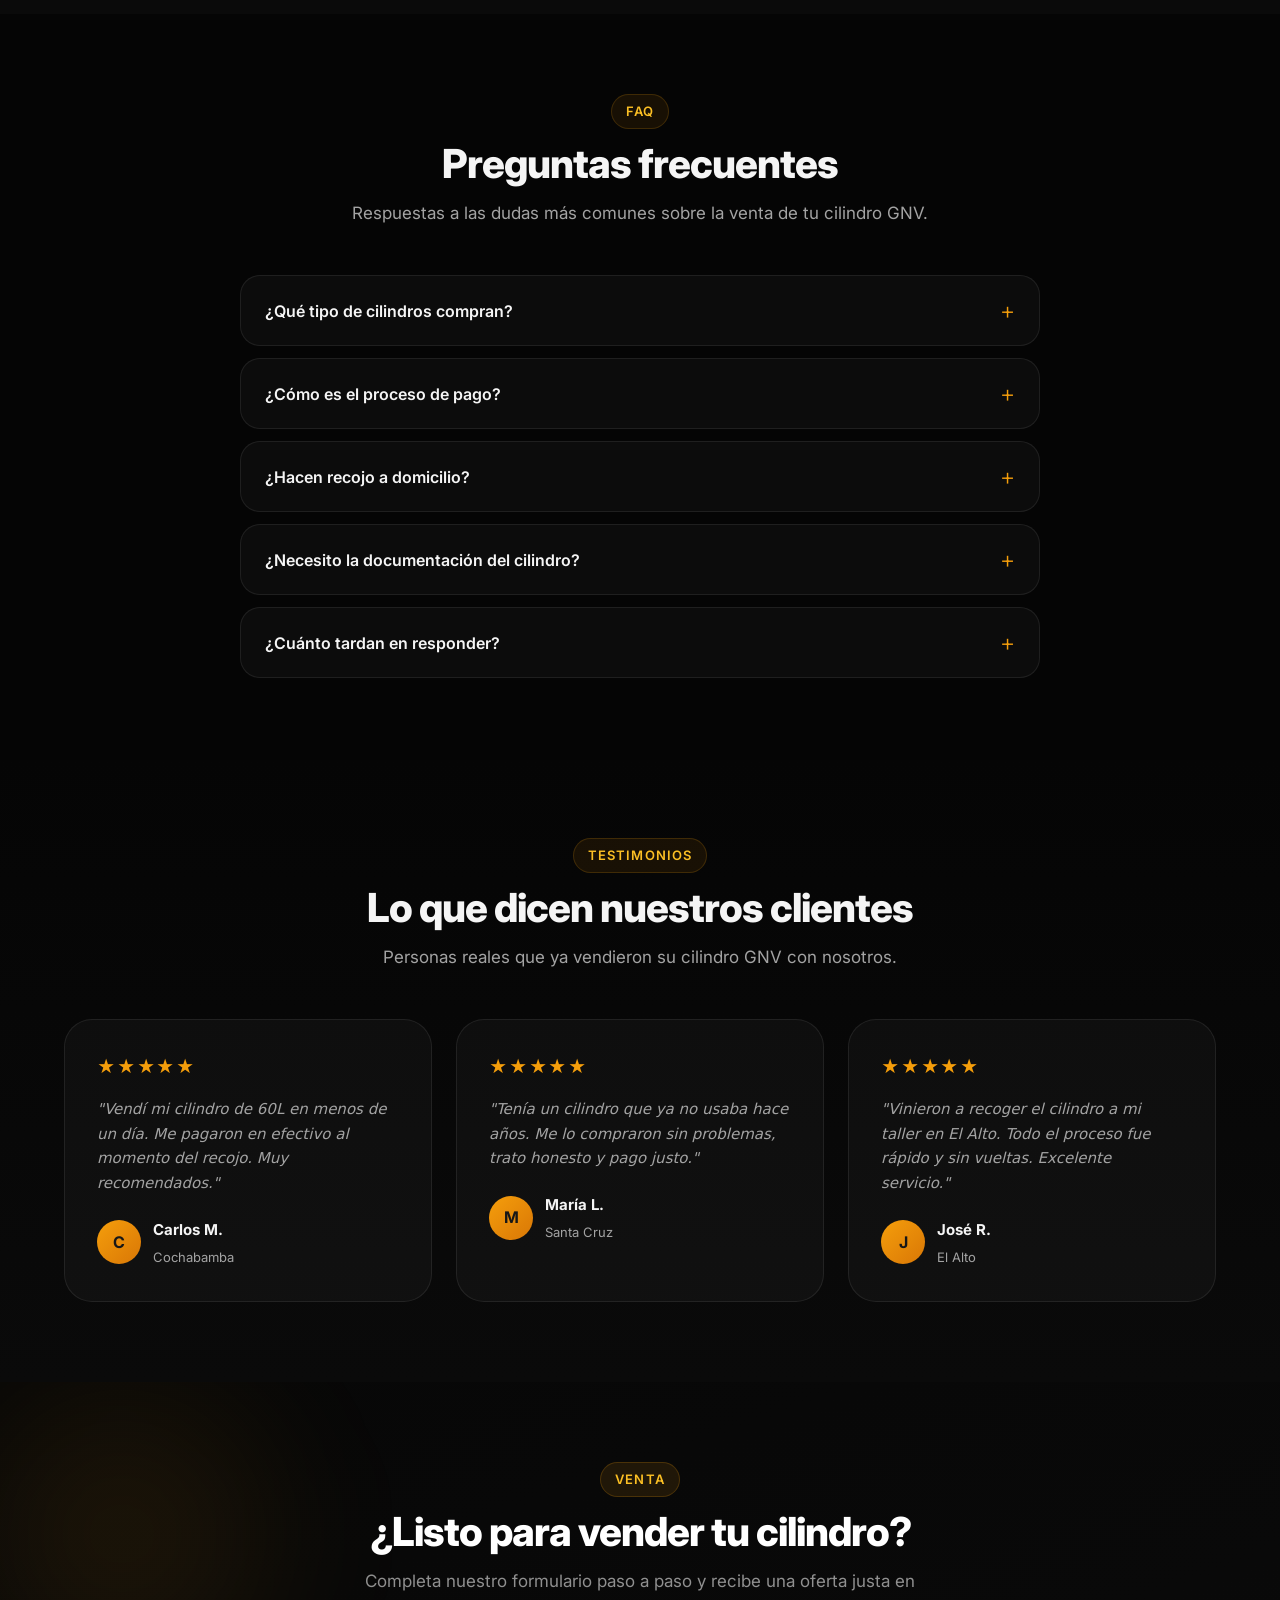
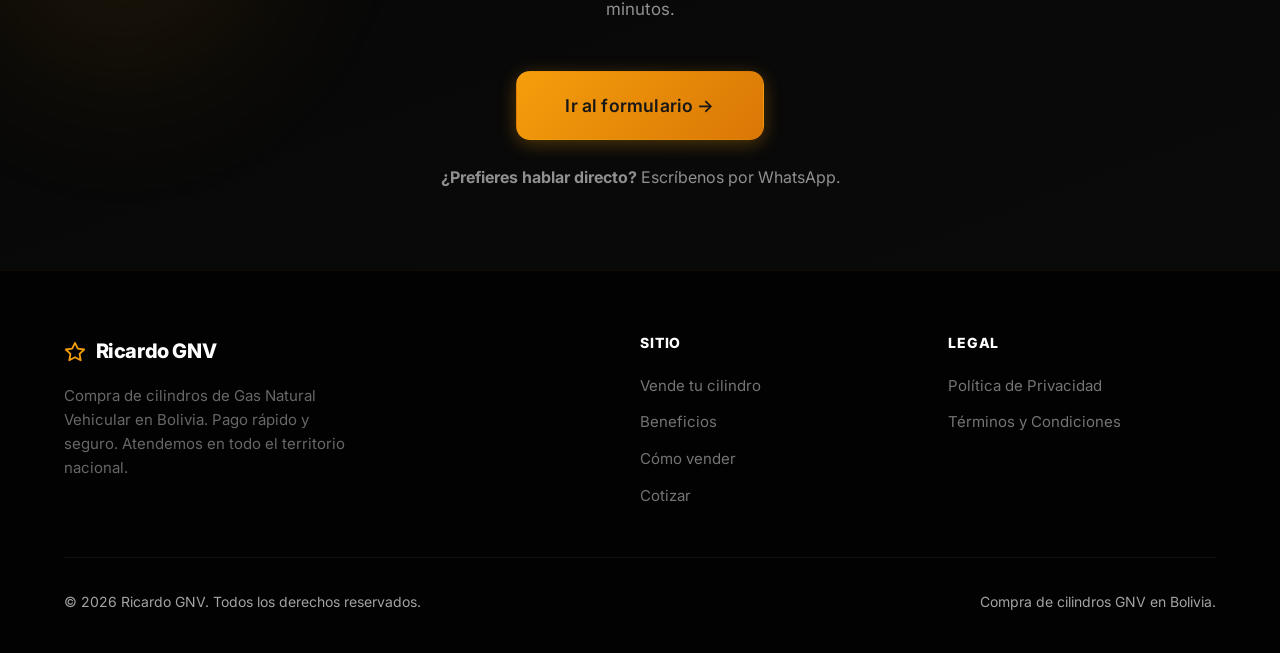
==== commit 63fc0cd4: "6 nuevas funcionalidades: FAQ, testimonios, contadores, scroll-top, copy phone, PWA" ====
--- a/index.html
+++ b/index.html
@@ -42,6 +42,7 @@
     <!-- Stylesheet -->
     <link rel="preload" href="css/styles.css" as="style">
     <link rel="stylesheet" href="css/styles.css">
+    <link rel="manifest" href="manifest.json">
 </head>
 <body>
 
@@ -382,7 +383,7 @@
                             </span>
                             <div>
                                 <strong>Teléfono</strong>
-                                <a href="tel:+59165733706">+591 65733706</a>
+                                <a href="tel:+59165733706" class="copy-phone">+591 65733706</a>
                             </div>
                         </div>
                         <div class="contact-item">
@@ -416,6 +417,80 @@
     </section>
 
     <!-- ============================
+         FAQ - PREGUNTAS FRECUENTES
+         ============================ -->
+    <section id="faq" class="faq section-padding" aria-labelledby="faq-title">
+        <div class="container">
+            <div class="text-center section-header">
+                <span class="section-subtitle">FAQ</span>
+                <h2 id="faq-title">Preguntas frecuentes</h2>
+                <p>Respuestas a las dudas más comunes sobre la venta de tu cilindro GNV.</p>
+            </div>
+            <div class="faq-list">
+                <div class="faq-item reveal">
+                    <button class="faq-question" aria-expanded="false">¿Qué tipo de cilindros compran?</button>
+                    <div class="faq-answer"><p>Compramos cilindros GNV de todas las capacidades (40L a 120L) en buen estado, sin fisuras, sin corrosión y con la válvula de seguridad en condiciones operativas. También evaluamos cilindros con leves detalles estéticos.</p></div>
+                </div>
+                <div class="faq-item reveal">
+                    <button class="faq-question" aria-expanded="false">¿Cómo es el proceso de pago?</button>
+                    <div class="faq-answer"><p>El pago se realiza en el acto al momento de recibir el cilindro. Ofrecemos pago en efectivo o transferencia bancaria, según tu preferencia. Sin demoras ni complicaciones.</p></div>
+                </div>
+                <div class="faq-item reveal">
+                    <button class="faq-question" aria-expanded="false">¿Hacen recojo a domicilio?</button>
+                    <div class="faq-answer"><p>Sí, contamos con servicio de recojo a domicilio en Cochabamba y coordinamos envíos a nivel nacional. Dinos tu ubicación y coordinamos el retiro sin costo adicional para ti.</p></div>
+                </div>
+                <div class="faq-item reveal">
+                    <button class="faq-question" aria-expanded="false">¿Necesito la documentación del cilindro?</button>
+                    <div class="faq-answer"><p>No es obligatorio, pero si tienes la factura de compra, certificado o cualquier documento del cilindro, nos ayuda a darte una mejor valoración. Si no tienes documentación, igual evaluamos tu cilindro.</p></div>
+                </div>
+                <div class="faq-item reveal">
+                    <button class="faq-question" aria-expanded="false">¿Cuánto tardan en responder?</button>
+                    <div class="faq-answer"><p>Respondemos en minutos durante nuestro horario de atención (Lunes a Viernes 08:00-18:00, Sábados 08:00-13:00). Si nos escribes por WhatsApp, la respuesta es casi inmediata.</p></div>
+                </div>
+            </div>
+        </div>
+    </section>
+
+    <!-- ============================
+         TESTIMONIOS
+         ============================ -->
+    <section id="testimonios" class="testimonials section-padding" aria-labelledby="testimonios-title">
+        <div class="container">
+            <div class="text-center section-header">
+                <span class="section-subtitle">Testimonios</span>
+                <h2 id="testimonios-title">Lo que dicen nuestros clientes</h2>
+                <p>Personas reales que ya vendieron su cilindro GNV con nosotros.</p>
+            </div>
+            <div class="testimonials-grid">
+                <div class="testimonial-card reveal">
+                    <div class="testimonial-stars">&#9733;&#9733;&#9733;&#9733;&#9733;</div>
+                    <p>"Vendí mi cilindro de 60L en menos de un día. Me pagaron en efectivo al momento del recojo. Muy recomendados."</p>
+                    <div class="testimonial-author">
+                        <div class="testimonial-avatar">C</div>
+                        <div><strong>Carlos M.</strong><br><span>Cochabamba</span></div>
+                    </div>
+                </div>
+                <div class="testimonial-card reveal">
+                    <div class="testimonial-stars">&#9733;&#9733;&#9733;&#9733;&#9733;</div>
+                    <p>"Tenía un cilindro que ya no usaba hace años. Me lo compraron sin problemas, trato honesto y pago justo."</p>
+                    <div class="testimonial-author">
+                        <div class="testimonial-avatar">M</div>
+                        <div><strong>María L.</strong><br><span>Santa Cruz</span></div>
+                    </div>
+                </div>
+                <div class="testimonial-card reveal">
+                    <div class="testimonial-stars">&#9733;&#9733;&#9733;&#9733;&#9733;</div>
+                    <p>"Vinieron a recoger el cilindro a mi taller en El Alto. Todo el proceso fue rápido y sin vueltas. Excelente servicio."</p>
+                    <div class="testimonial-author">
+                        <div class="testimonial-avatar">J</div>
+                        <div><strong>José R.</strong><br><span>El Alto</span></div>
+                    </div>
+                </div>
+            </div>
+        </div>
+    </section>
+
+    <!-- ============================
          CTA FORMULARIO
          ============================ -->
     <section id="cotizar" class="quote section-padding" aria-labelledby="vender-title">
@@ -495,5 +570,13 @@
 
     <!-- JavaScript -->
     <script src="js/main.js"></script>
+
+    <!-- Scroll to top -->
+    <button class="scroll-top" id="scrollTop" aria-label="Volver arriba" title="Volver arriba">
+        <svg width="20" height="20" viewBox="0 0 24 24" fill="none" stroke="currentColor" stroke-width="2"><path d="M18 15l-6-6-6 6"/></svg>
+    </button>
+
+    <!-- Toast copiado -->
+    <div class="copy-toast" id="copyToast">Teléfono copiado</div>
 </body>
 </html>
--- a/css/styles.css
+++ b/css/styles.css
@@ -208,6 +208,11 @@
     100% { box-shadow: 0 12px 36px rgba(245, 158, 11, 0.5), 0 0 0 4px rgba(245, 158, 11, 0.15); }
 }
 
+@keyframes counterReveal {
+    from { opacity: 0; transform: scale(0.7); }
+    to { opacity: 1; transform: scale(1); }
+}
+
 .btn-outline {
     background-color: transparent;
     color: #ffffff;
@@ -1227,7 +1232,7 @@
     border: 1px solid rgba(37,211,102,0.2);
     border-radius: var(--radius-lg);
     padding: 1.25rem 1.5rem;
-    margin-bottom: 2rem;
+    margin-top: 2.5rem;
     flex-wrap: wrap;
     backdrop-filter: blur(4px);
 }
@@ -1256,129 +1261,6 @@
     white-space: nowrap;
 }
 
-/* Estimador de precios */
-.price-estimator {
-    background: rgba(245,158,11,0.04);
-    border: 1px solid rgba(245,158,11,0.12);
-    border-radius: var(--radius-lg);
-    padding: 1.5rem;
-    margin-bottom: 1.5rem;
-}
-
-.price-estimator h3 {
-    font-size: 1.05rem;
-    margin-bottom: 0.35rem;
-    color: var(--color-text);
-}
-
-.price-estimator > p {
-    font-size: 0.8125rem;
-    margin-bottom: 1rem;
-}
-
-.price-list {
-    display: flex;
-    flex-direction: column;
-    gap: 0.35rem;
-    margin-bottom: 0.75rem;
-}
-
-.price-row {
-    display: flex;
-    justify-content: space-between;
-    font-size: 0.875rem;
-    padding: 0.35rem 0;
-    border-bottom: 1px solid rgba(255,255,255,0.04);
-}
-
-.price-row span:first-child {
-    color: var(--color-text-muted);
-}
-
-.price-row span:last-child {
-    color: var(--color-primary-light);
-    font-weight: 600;
-}
-
-.price-estimator small {
-    font-size: 0.7rem;
-    color: rgba(255,255,255,0.3);
-}
-
-/* Pasos visuales sidebar */
-.steps-sidebar {
-    margin-bottom: 1.5rem;
-}
-
-.steps-sidebar h3 {
-    font-size: 1.05rem;
-    margin-bottom: 1rem;
-    color: var(--color-text);
-}
-
-.step-side-item {
-    display: flex;
-    align-items: flex-start;
-    gap: 0.75rem;
-    padding: 0.75rem 0;
-    border-bottom: 1px solid rgba(255,255,255,0.04);
-}
-
-.step-side-item:last-child {
-    border-bottom: none;
-}
-
-.step-side-num {
-    width: 28px;
-    height: 28px;
-    border-radius: 50%;
-    background: rgba(245,158,11,0.1);
-    color: var(--color-primary);
-    display: flex;
-    align-items: center;
-    justify-content: center;
-    font-weight: 700;
-    font-size: 0.75rem;
-    flex-shrink: 0;
-    border: 1px solid rgba(245,158,11,0.15);
-}
-
-.step-side-item strong {
-    font-size: 0.875rem;
-    color: var(--color-text);
-}
-
-.step-side-item p {
-    font-size: 0.75rem;
-    color: var(--color-text-muted);
-    margin-top: 0.1rem;
-}
-
-/* Caja urgente */
-.urgent-box {
-    display: flex;
-    align-items: center;
-    gap: 0.5rem;
-    background: rgba(239,68,68,0.06);
-    border: 1px solid rgba(239,68,68,0.15);
-    border-radius: var(--radius-md);
-    padding: 0.85rem 1rem;
-    font-size: 0.8125rem;
-    flex-wrap: wrap;
-    color: rgba(255,255,255,0.7);
-}
-
-.urgent-box svg {
-    color: #f59e0b;
-    flex-shrink: 0;
-}
-
-.urgent-box a {
-    color: #ef4444;
-    font-weight: 600;
-    text-decoration: underline;
-    margin-left: auto;
-}
 .footer {
     background-color: #020202;
     color: rgba(255, 255, 255, 0.45);
@@ -2207,6 +2089,229 @@
         width: 100%;
         justify-content: center;
     }
+}
+
+/* ============================================
+   FAQ - Preguntas frecuentes
+   ============================================ */
+.faq {
+    background-color: var(--color-bg);
+}
+
+.faq-list {
+    max-width: 800px;
+    margin: 2.5rem auto 0;
+    display: flex;
+    flex-direction: column;
+    gap: 0.75rem;
+}
+
+.faq-item {
+    background: var(--color-surface);
+    border: 1px solid var(--color-border);
+    border-radius: var(--radius-lg);
+    overflow: hidden;
+    transition: var(--transition);
+}
+
+.faq-item:hover {
+    border-color: rgba(245,158,11,0.15);
+}
+
+.faq-question {
+    width: 100%;
+    padding: 1.25rem 1.5rem;
+    background: none;
+    border: none;
+    color: var(--color-text);
+    font-size: 1rem;
+    font-weight: 600;
+    font-family: inherit;
+    text-align: left;
+    cursor: pointer;
+    display: flex;
+    justify-content: space-between;
+    align-items: center;
+    gap: 1rem;
+}
+
+.faq-question::after {
+    content: '+';
+    font-size: 1.5rem;
+    font-weight: 300;
+    color: var(--color-primary);
+    transition: transform 0.3s;
+    flex-shrink: 0;
+}
+
+.faq-item.open .faq-question::after {
+    content: '\2013';
+    transform: rotate(180deg);
+}
+
+.faq-answer {
+    max-height: 0;
+    overflow: hidden;
+    transition: max-height 0.4s ease, padding 0.4s ease;
+}
+
+.faq-item.open .faq-answer {
+    max-height: 300px;
+}
+
+.faq-answer p {
+    padding: 0 1.5rem 1.25rem;
+    font-size: 0.9375rem;
+    color: var(--color-text-muted);
+    line-height: 1.65;
+}
+
+/* ============================================
+   TESTIMONIOS
+   ============================================ */
+.testimonials {
+    background: linear-gradient(180deg, var(--color-bg) 0%, var(--color-bg-alt) 100%);
+}
+
+.testimonials-grid {
+    display: grid;
+    grid-template-columns: 1fr;
+    gap: 1.5rem;
+    margin-top: 2.5rem;
+}
+
+.testimonial-card {
+    background: var(--color-surface);
+    border: 1px solid var(--color-border);
+    border-radius: var(--radius-xl);
+    padding: 2rem;
+    transition: var(--transition);
+}
+
+.testimonial-card:hover {
+    border-color: rgba(245,158,11,0.15);
+    box-shadow: var(--shadow-md);
+}
+
+.testimonial-stars {
+    color: var(--color-primary);
+    font-size: 1.1rem;
+    letter-spacing: 0.1em;
+    margin-bottom: 1rem;
+}
+
+.testimonial-card p {
+    font-size: 0.9375rem;
+    color: var(--color-text-muted);
+    line-height: 1.65;
+    margin-bottom: 1.25rem;
+    font-style: italic;
+}
+
+.testimonial-author {
+    display: flex;
+    align-items: center;
+    gap: 0.75rem;
+}
+
+.testimonial-avatar {
+    width: 44px;
+    height: 44px;
+    border-radius: 50%;
+    background: linear-gradient(135deg, var(--color-primary), var(--color-primary-dark));
+    display: flex;
+    align-items: center;
+    justify-content: center;
+    color: var(--color-text-inverse);
+    font-weight: 700;
+    font-size: 1rem;
+}
+
+.testimonial-author strong {
+    font-size: 0.9375rem;
+    color: var(--color-text);
+}
+
+.testimonial-author span {
+    font-size: 0.8125rem;
+    color: var(--color-text-muted);
+}
+
+/* ============================================
+   SCROLL-TO-TOP + COPY PHONE
+   ============================================ */
+.scroll-top {
+    position: fixed;
+    bottom: 6rem;
+    right: 1.5rem;
+    z-index: 998;
+    width: 44px;
+    height: 44px;
+    background: var(--color-surface);
+    border: 1px solid var(--color-border);
+    border-radius: 50%;
+    display: flex;
+    align-items: center;
+    justify-content: center;
+    color: var(--color-text-muted);
+    cursor: pointer;
+    opacity: 0;
+    pointer-events: none;
+    transition: var(--transition);
+    backdrop-filter: blur(8px);
+}
+
+.scroll-top.visible {
+    opacity: 1;
+    pointer-events: auto;
+}
+
+.scroll-top:hover {
+    color: var(--color-primary);
+    border-color: var(--color-primary);
+    box-shadow: var(--shadow-md);
+    transform: translateY(-3px);
+}
+
+.copy-phone {
+    cursor: pointer;
+    position: relative;
+}
+
+.copy-toast {
+    position: fixed;
+    bottom: 1.5rem;
+    left: 50%;
+    transform: translateX(-50%) translateY(100px);
+    background: var(--color-primary);
+    color: var(--color-text-inverse);
+    padding: 0.75rem 1.5rem;
+    border-radius: var(--radius-md);
+    font-weight: 600;
+    font-size: 0.875rem;
+    z-index: 1001;
+    transition: transform 0.3s ease;
+    box-shadow: var(--shadow-lg);
+}
+
+.copy-toast.show {
+    transform: translateX(-50%) translateY(0);
+}
+
+/* ============================================
+   RESPONSIVE NUEVAS SECCIONES
+   ============================================ */
+@media (min-width: 640px) {
+    .testimonials-grid {
+        grid-template-columns: repeat(2, 1fr);
+    }
+}
+
+@media (min-width: 768px) {
+    .testimonials-grid {
+        grid-template-columns: repeat(3, 1fr);
+    }
+}
 
     .wizard-step-header {
         flex-direction: column;
--- a/css/styles.css
+++ b/css/styles.css
@@ -208,6 +208,11 @@
     100% { box-shadow: 0 12px 36px rgba(245, 158, 11, 0.5), 0 0 0 4px rgba(245, 158, 11, 0.15); }
 }
 
+@keyframes counterReveal {
+    from { opacity: 0; transform: scale(0.7); }
+    to { opacity: 1; transform: scale(1); }
+}
+
 .btn-outline {
     background-color: transparent;
     color: #ffffff;
@@ -1227,7 +1232,7 @@
     border: 1px solid rgba(37,211,102,0.2);
     border-radius: var(--radius-lg);
     padding: 1.25rem 1.5rem;
-    margin-bottom: 2rem;
+    margin-top: 2.5rem;
     flex-wrap: wrap;
     backdrop-filter: blur(4px);
 }
@@ -1256,129 +1261,6 @@
     white-space: nowrap;
 }
 
-/* Estimador de precios */
-.price-estimator {
-    background: rgba(245,158,11,0.04);
-    border: 1px solid rgba(245,158,11,0.12);
-    border-radius: var(--radius-lg);
-    padding: 1.5rem;
-    margin-bottom: 1.5rem;
-}
-
-.price-estimator h3 {
-    font-size: 1.05rem;
-    margin-bottom: 0.35rem;
-    color: var(--color-text);
-}
-
-.price-estimator > p {
-    font-size: 0.8125rem;
-    margin-bottom: 1rem;
-}
-
-.price-list {
-    display: flex;
-    flex-direction: column;
-    gap: 0.35rem;
-    margin-bottom: 0.75rem;
-}
-
-.price-row {
-    display: flex;
-    justify-content: space-between;
-    font-size: 0.875rem;
-    padding: 0.35rem 0;
-    border-bottom: 1px solid rgba(255,255,255,0.04);
-}
-
-.price-row span:first-child {
-    color: var(--color-text-muted);
-}
-
-.price-row span:last-child {
-    color: var(--color-primary-light);
-    font-weight: 600;
-}
-
-.price-estimator small {
-    font-size: 0.7rem;
-    color: rgba(255,255,255,0.3);
-}
-
-/* Pasos visuales sidebar */
-.steps-sidebar {
-    margin-bottom: 1.5rem;
-}
-
-.steps-sidebar h3 {
-    font-size: 1.05rem;
-    margin-bottom: 1rem;
-    color: var(--color-text);
-}
-
-.step-side-item {
-    display: flex;
-    align-items: flex-start;
-    gap: 0.75rem;
-    padding: 0.75rem 0;
-    border-bottom: 1px solid rgba(255,255,255,0.04);
-}
-
-.step-side-item:last-child {
-    border-bottom: none;
-}
-
-.step-side-num {
-    width: 28px;
-    height: 28px;
-    border-radius: 50%;
-    background: rgba(245,158,11,0.1);
-    color: var(--color-primary);
-    display: flex;
-    align-items: center;
-    justify-content: center;
-    font-weight: 700;
-    font-size: 0.75rem;
-    flex-shrink: 0;
-    border: 1px solid rgba(245,158,11,0.15);
-}
-
-.step-side-item strong {
-    font-size: 0.875rem;
-    color: var(--color-text);
-}
-
-.step-side-item p {
-    font-size: 0.75rem;
-    color: var(--color-text-muted);
-    margin-top: 0.1rem;
-}
-
-/* Caja urgente */
-.urgent-box {
-    display: flex;
-    align-items: center;
-    gap: 0.5rem;
-    background: rgba(239,68,68,0.06);
-    border: 1px solid rgba(239,68,68,0.15);
-    border-radius: var(--radius-md);
-    padding: 0.85rem 1rem;
-    font-size: 0.8125rem;
-    flex-wrap: wrap;
-    color: rgba(255,255,255,0.7);
-}
-
-.urgent-box svg {
-    color: #f59e0b;
-    flex-shrink: 0;
-}
-
-.urgent-box a {
-    color: #ef4444;
-    font-weight: 600;
-    text-decoration: underline;
-    margin-left: auto;
-}
 .footer {
     background-color: #020202;
     color: rgba(255, 255, 255, 0.45);
@@ -2207,6 +2089,229 @@
         width: 100%;
         justify-content: center;
     }
+}
+
+/* ============================================
+   FAQ - Preguntas frecuentes
+   ============================================ */
+.faq {
+    background-color: var(--color-bg);
+}
+
+.faq-list {
+    max-width: 800px;
+    margin: 2.5rem auto 0;
+    display: flex;
+    flex-direction: column;
+    gap: 0.75rem;
+}
+
+.faq-item {
+    background: var(--color-surface);
+    border: 1px solid var(--color-border);
+    border-radius: var(--radius-lg);
+    overflow: hidden;
+    transition: var(--transition);
+}
+
+.faq-item:hover {
+    border-color: rgba(245,158,11,0.15);
+}
+
+.faq-question {
+    width: 100%;
+    padding: 1.25rem 1.5rem;
+    background: none;
+    border: none;
+    color: var(--color-text);
+    font-size: 1rem;
+    font-weight: 600;
+    font-family: inherit;
+    text-align: left;
+    cursor: pointer;
+    display: flex;
+    justify-content: space-between;
+    align-items: center;
+    gap: 1rem;
+}
+
+.faq-question::after {
+    content: '+';
+    font-size: 1.5rem;
+    font-weight: 300;
+    color: var(--color-primary);
+    transition: transform 0.3s;
+    flex-shrink: 0;
+}
+
+.faq-item.open .faq-question::after {
+    content: '\2013';
+    transform: rotate(180deg);
+}
+
+.faq-answer {
+    max-height: 0;
+    overflow: hidden;
+    transition: max-height 0.4s ease, padding 0.4s ease;
+}
+
+.faq-item.open .faq-answer {
+    max-height: 300px;
+}
+
+.faq-answer p {
+    padding: 0 1.5rem 1.25rem;
+    font-size: 0.9375rem;
+    color: var(--color-text-muted);
+    line-height: 1.65;
+}
+
+/* ============================================
+   TESTIMONIOS
+   ============================================ */
+.testimonials {
+    background: linear-gradient(180deg, var(--color-bg) 0%, var(--color-bg-alt) 100%);
+}
+
+.testimonials-grid {
+    display: grid;
+    grid-template-columns: 1fr;
+    gap: 1.5rem;
+    margin-top: 2.5rem;
+}
+
+.testimonial-card {
+    background: var(--color-surface);
+    border: 1px solid var(--color-border);
+    border-radius: var(--radius-xl);
+    padding: 2rem;
+    transition: var(--transition);
+}
+
+.testimonial-card:hover {
+    border-color: rgba(245,158,11,0.15);
+    box-shadow: var(--shadow-md);
+}
+
+.testimonial-stars {
+    color: var(--color-primary);
+    font-size: 1.1rem;
+    letter-spacing: 0.1em;
+    margin-bottom: 1rem;
+}
+
+.testimonial-card p {
+    font-size: 0.9375rem;
+    color: var(--color-text-muted);
+    line-height: 1.65;
+    margin-bottom: 1.25rem;
+    font-style: italic;
+}
+
+.testimonial-author {
+    display: flex;
+    align-items: center;
+    gap: 0.75rem;
+}
+
+.testimonial-avatar {
+    width: 44px;
+    height: 44px;
+    border-radius: 50%;
+    background: linear-gradient(135deg, var(--color-primary), var(--color-primary-dark));
+    display: flex;
+    align-items: center;
+    justify-content: center;
+    color: var(--color-text-inverse);
+    font-weight: 700;
+    font-size: 1rem;
+}
+
+.testimonial-author strong {
+    font-size: 0.9375rem;
+    color: var(--color-text);
+}
+
+.testimonial-author span {
+    font-size: 0.8125rem;
+    color: var(--color-text-muted);
+}
+
+/* ============================================
+   SCROLL-TO-TOP + COPY PHONE
+   ============================================ */
+.scroll-top {
+    position: fixed;
+    bottom: 6rem;
+    right: 1.5rem;
+    z-index: 998;
+    width: 44px;
+    height: 44px;
+    background: var(--color-surface);
+    border: 1px solid var(--color-border);
+    border-radius: 50%;
+    display: flex;
+    align-items: center;
+    justify-content: center;
+    color: var(--color-text-muted);
+    cursor: pointer;
+    opacity: 0;
+    pointer-events: none;
+    transition: var(--transition);
+    backdrop-filter: blur(8px);
+}
+
+.scroll-top.visible {
+    opacity: 1;
+    pointer-events: auto;
+}
+
+.scroll-top:hover {
+    color: var(--color-primary);
+    border-color: var(--color-primary);
+    box-shadow: var(--shadow-md);
+    transform: translateY(-3px);
+}
+
+.copy-phone {
+    cursor: pointer;
+    position: relative;
+}
+
+.copy-toast {
+    position: fixed;
+    bottom: 1.5rem;
+    left: 50%;
+    transform: translateX(-50%) translateY(100px);
+    background: var(--color-primary);
+    color: var(--color-text-inverse);
+    padding: 0.75rem 1.5rem;
+    border-radius: var(--radius-md);
+    font-weight: 600;
+    font-size: 0.875rem;
+    z-index: 1001;
+    transition: transform 0.3s ease;
+    box-shadow: var(--shadow-lg);
+}
+
+.copy-toast.show {
+    transform: translateX(-50%) translateY(0);
+}
+
+/* ============================================
+   RESPONSIVE NUEVAS SECCIONES
+   ============================================ */
+@media (min-width: 640px) {
+    .testimonials-grid {
+        grid-template-columns: repeat(2, 1fr);
+    }
+}
+
+@media (min-width: 768px) {
+    .testimonials-grid {
+        grid-template-columns: repeat(3, 1fr);
+    }
+}
 
     .wizard-step-header {
         flex-direction: column;
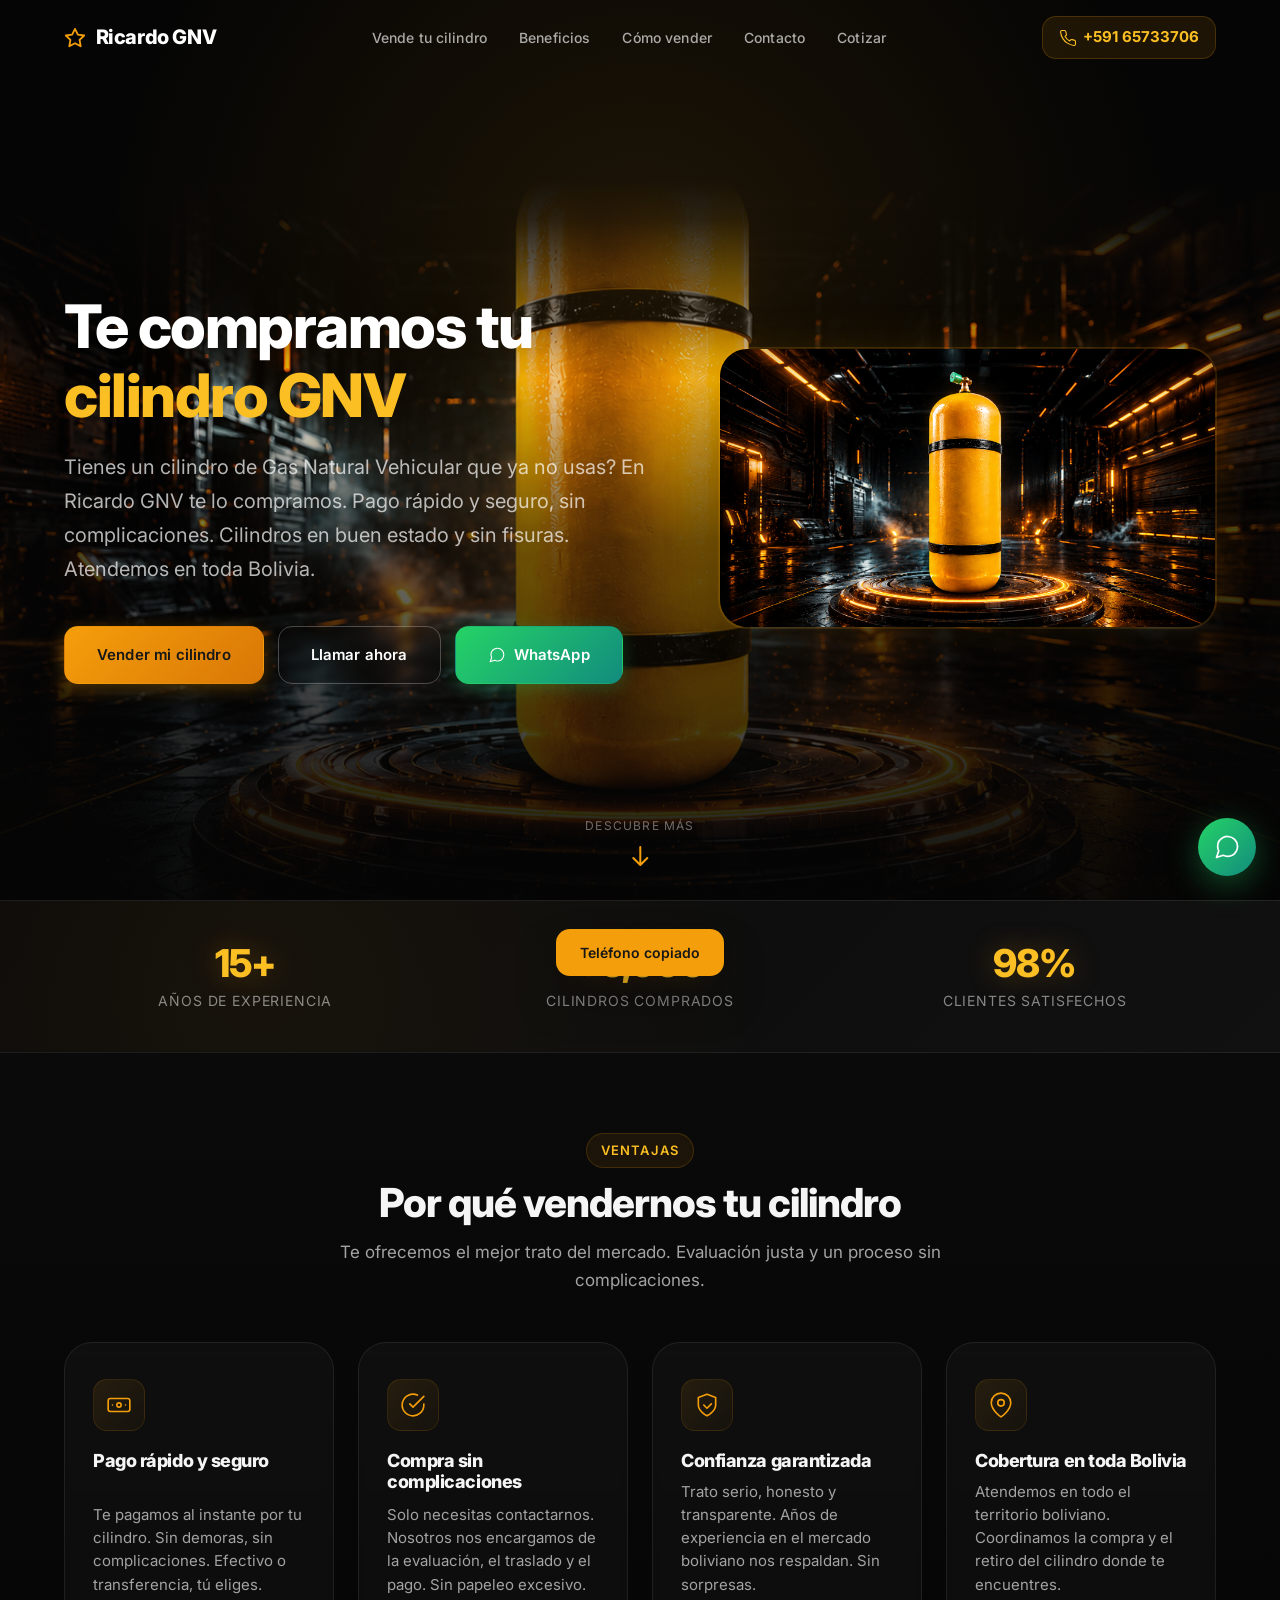
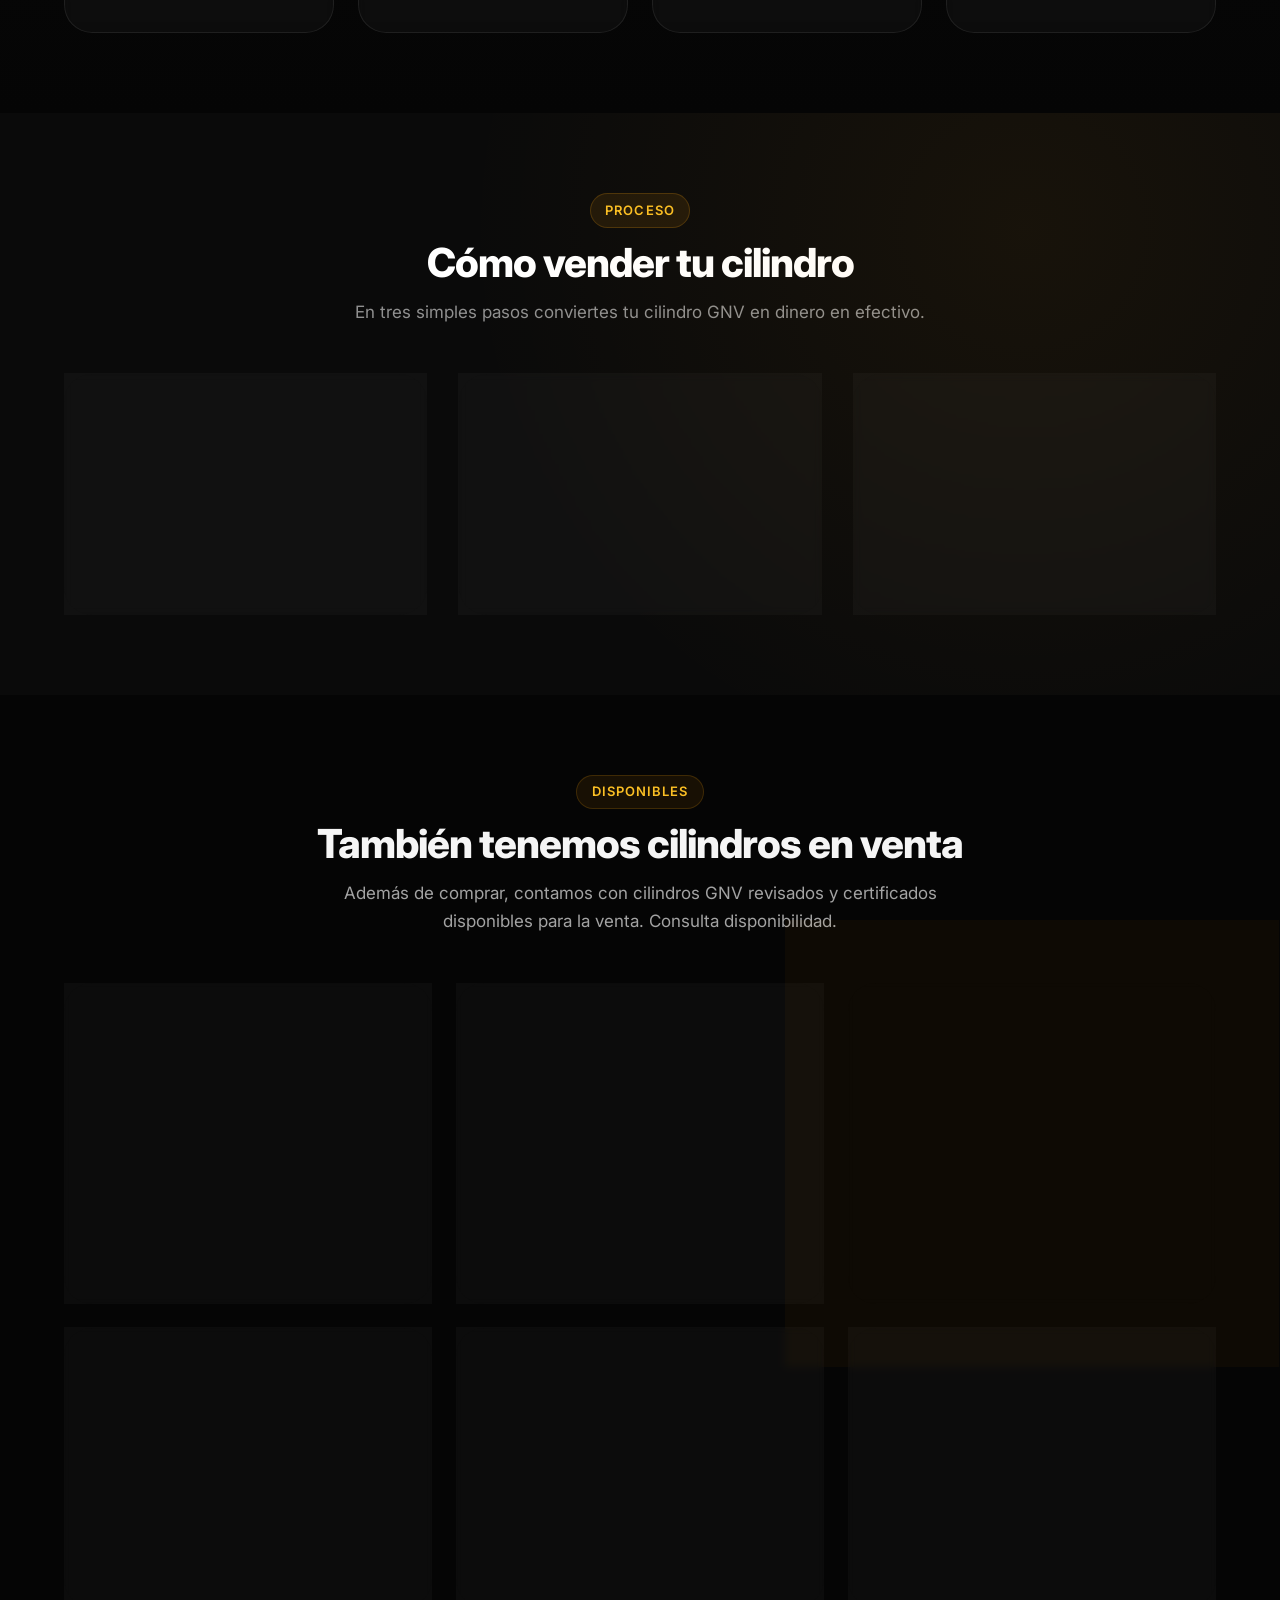
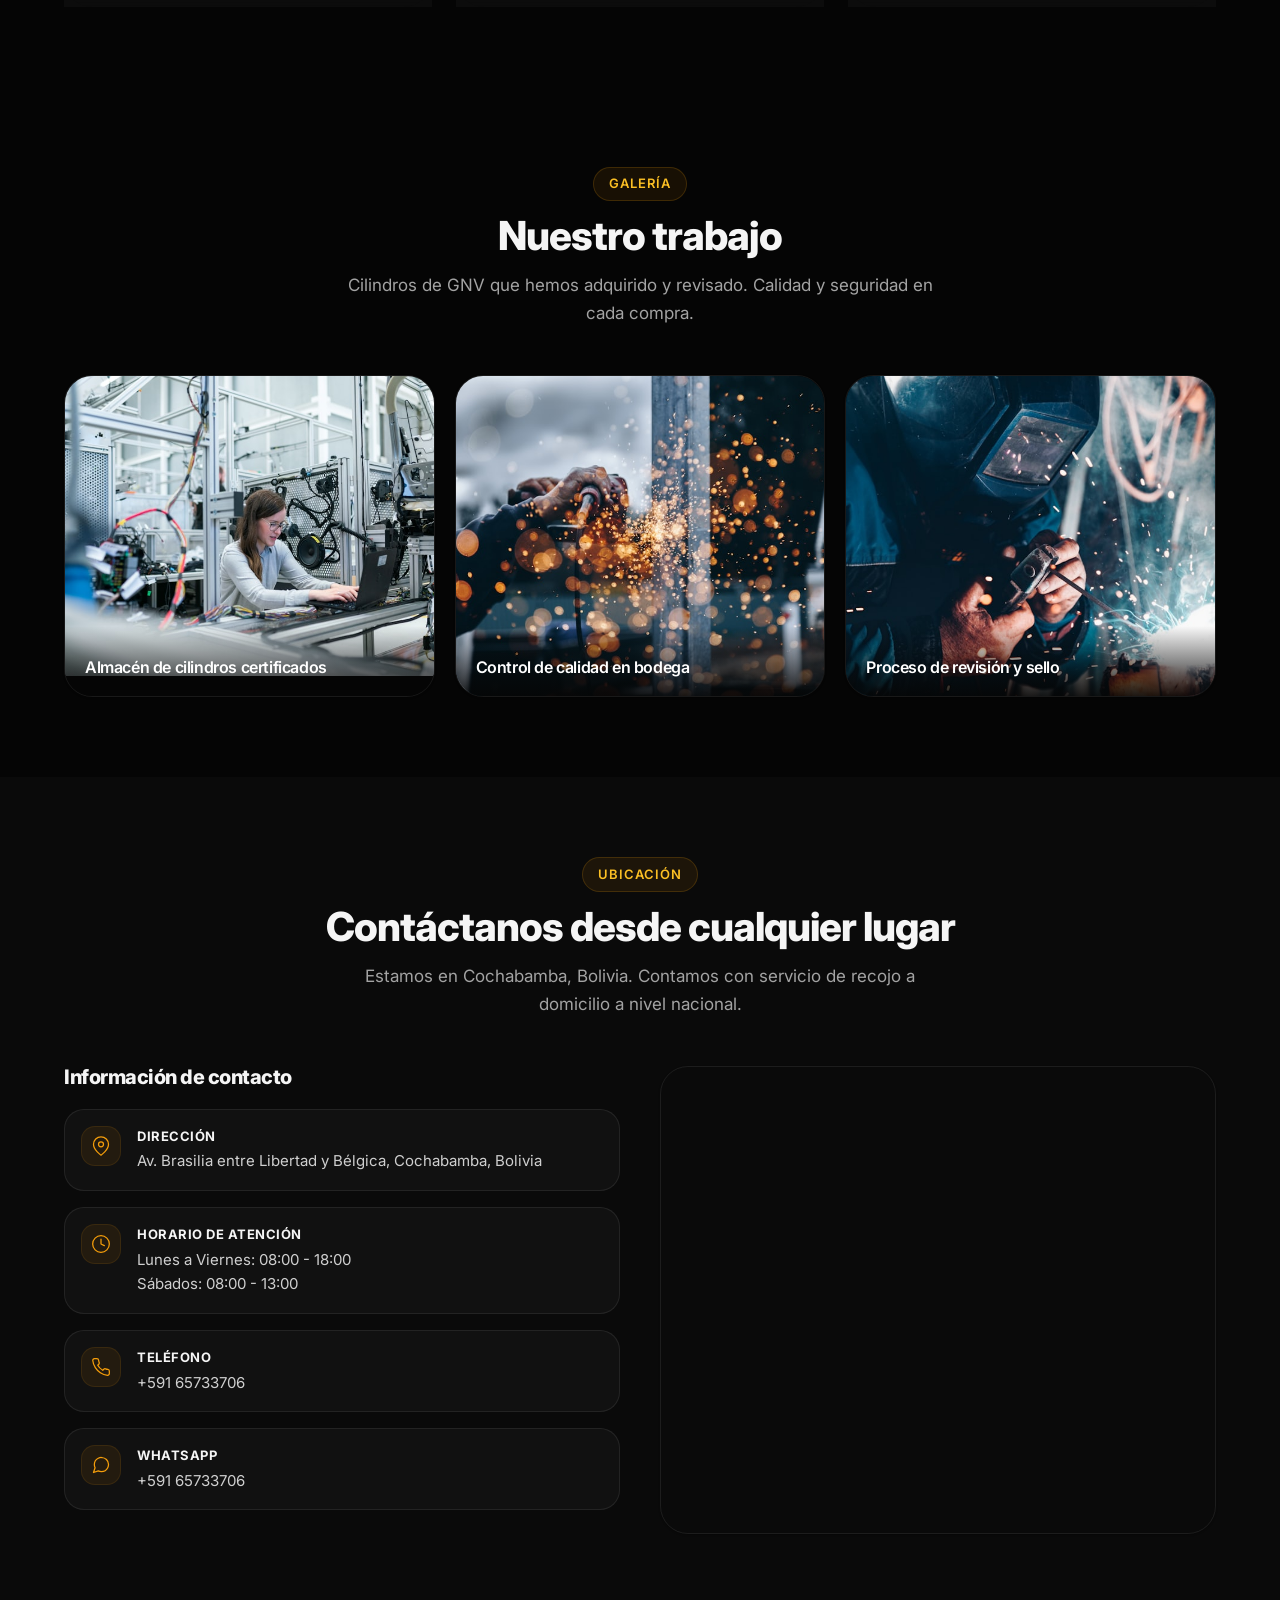
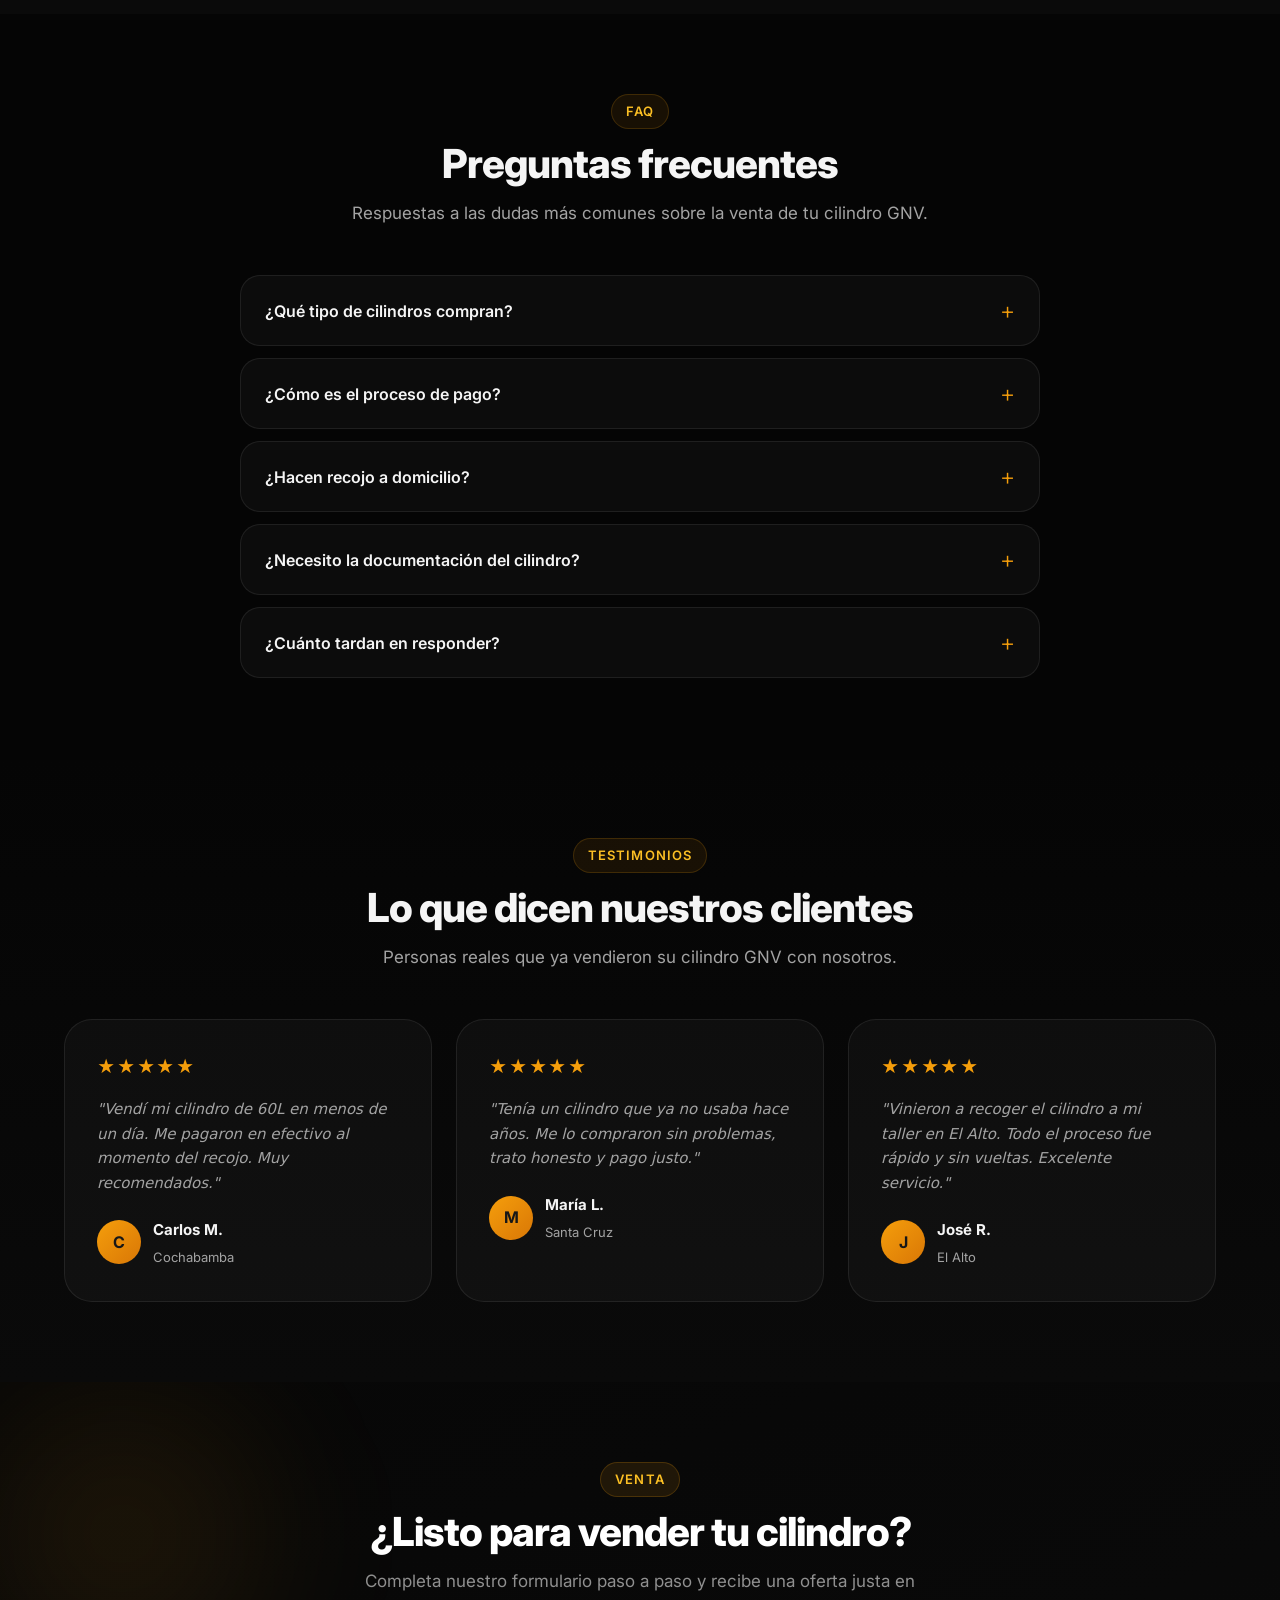
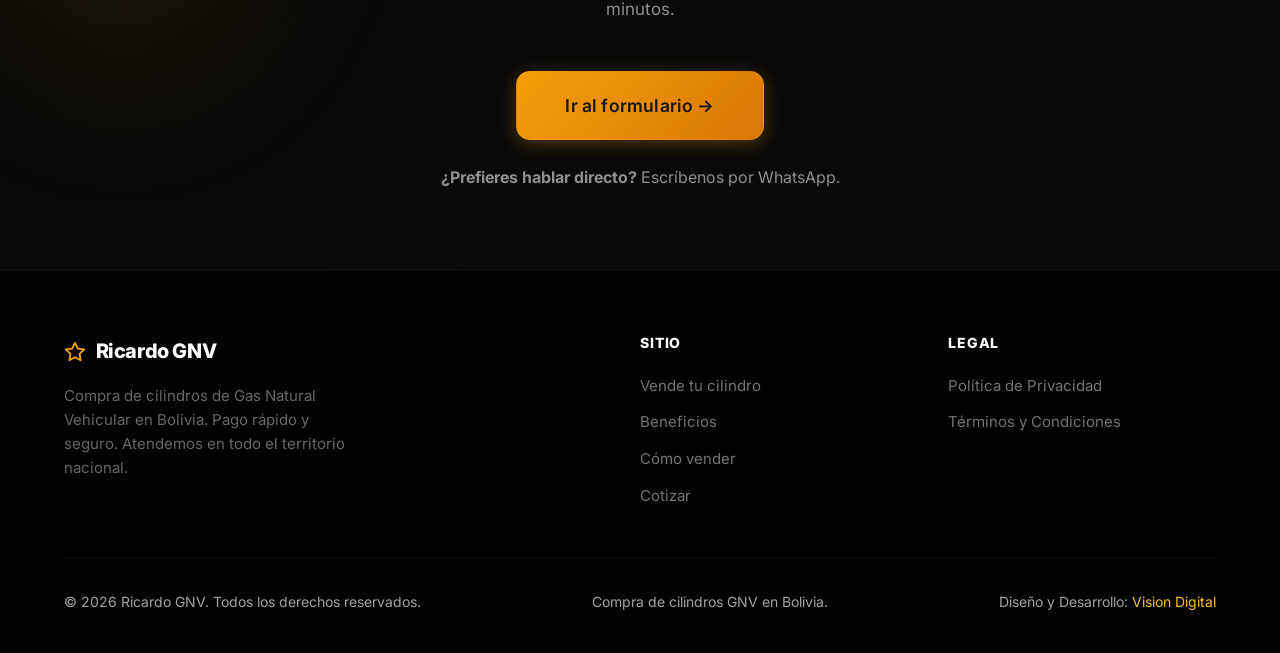
==== commit 3ba1cc06: "Agregar credito Vision Digital en footer" ====
--- a/index.html
+++ b/index.html
@@ -551,6 +551,7 @@
             <div class="footer-bottom">
                 <p>&copy; 2026 Ricardo GNV. Todos los derechos reservados.</p>
                 <p>Compra de cilindros GNV en Bolivia.</p>
+                <p>Diseño y Desarrollo: <a href="https://www.visiondigital.lat" target="_blank" rel="noopener noreferrer" style="color: var(--color-primary-light);">Vision Digital</a></p>
             </div>
         </div>
     </footer>
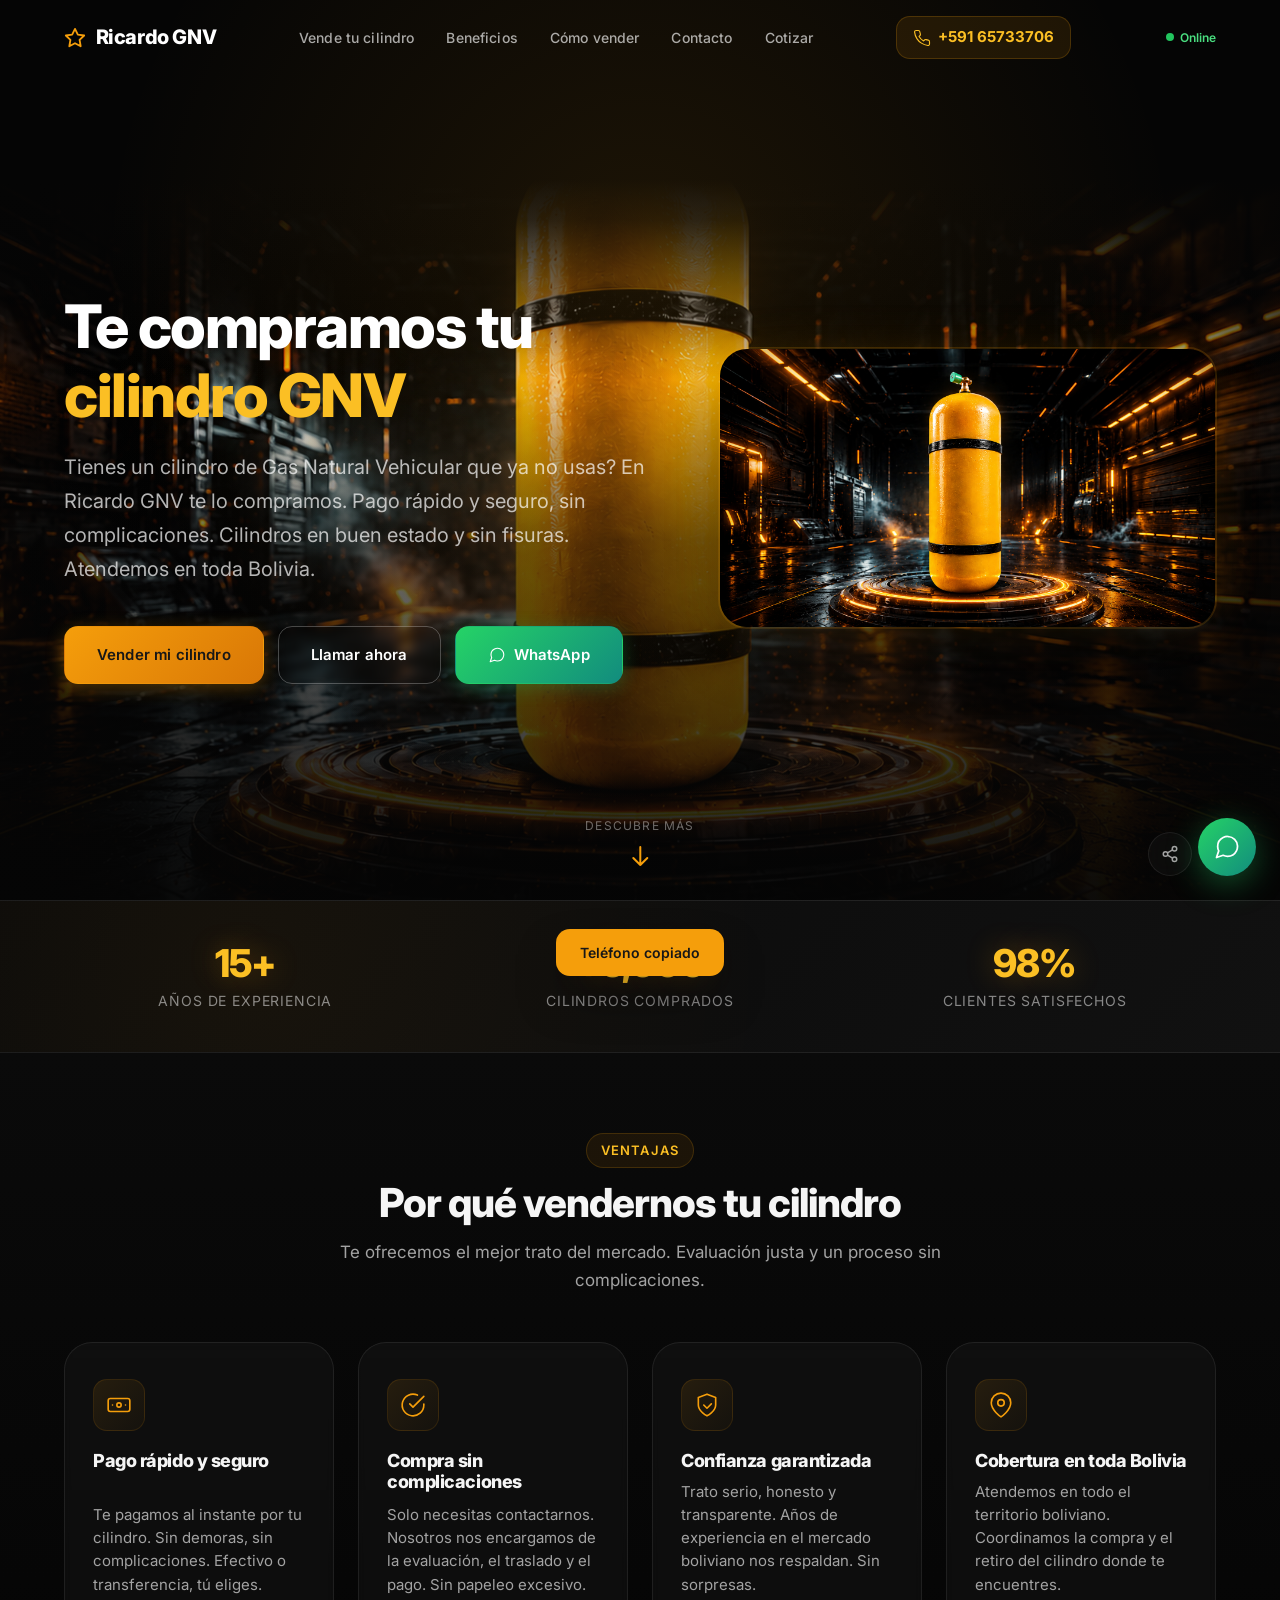
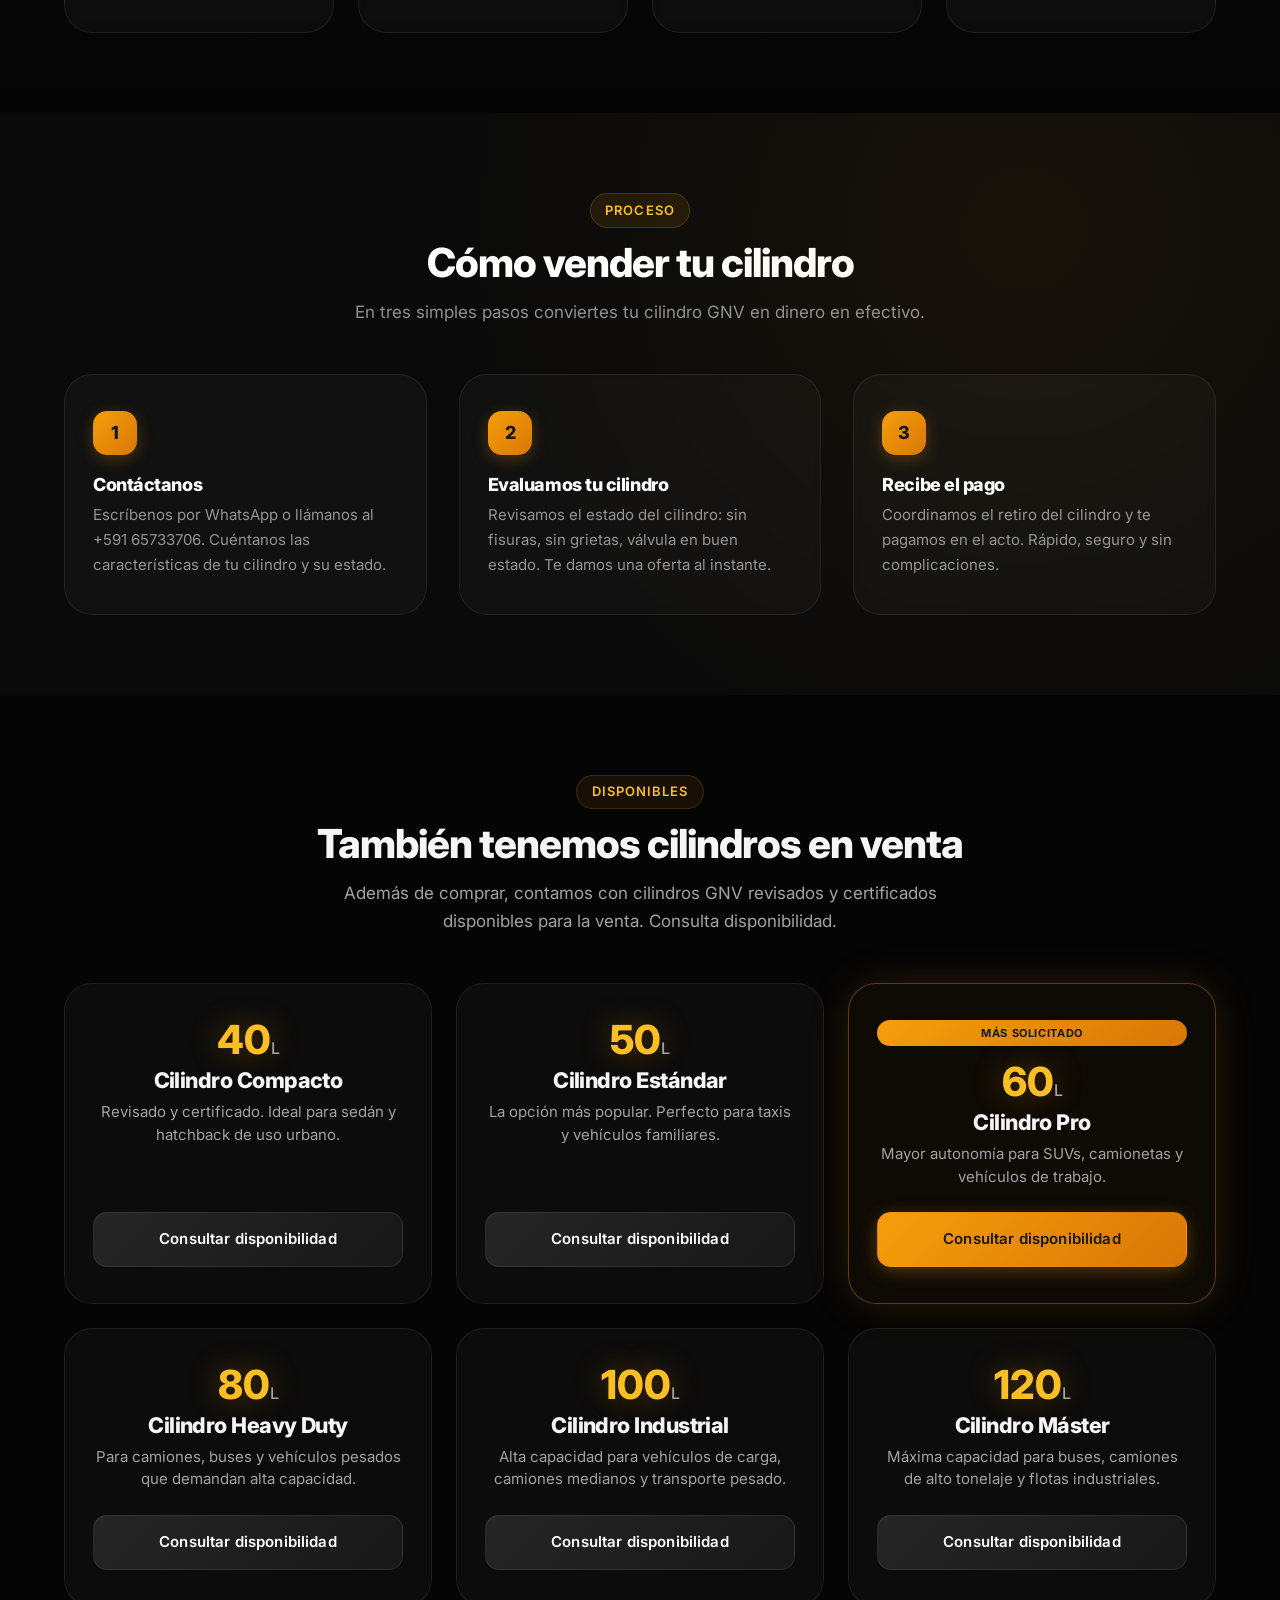
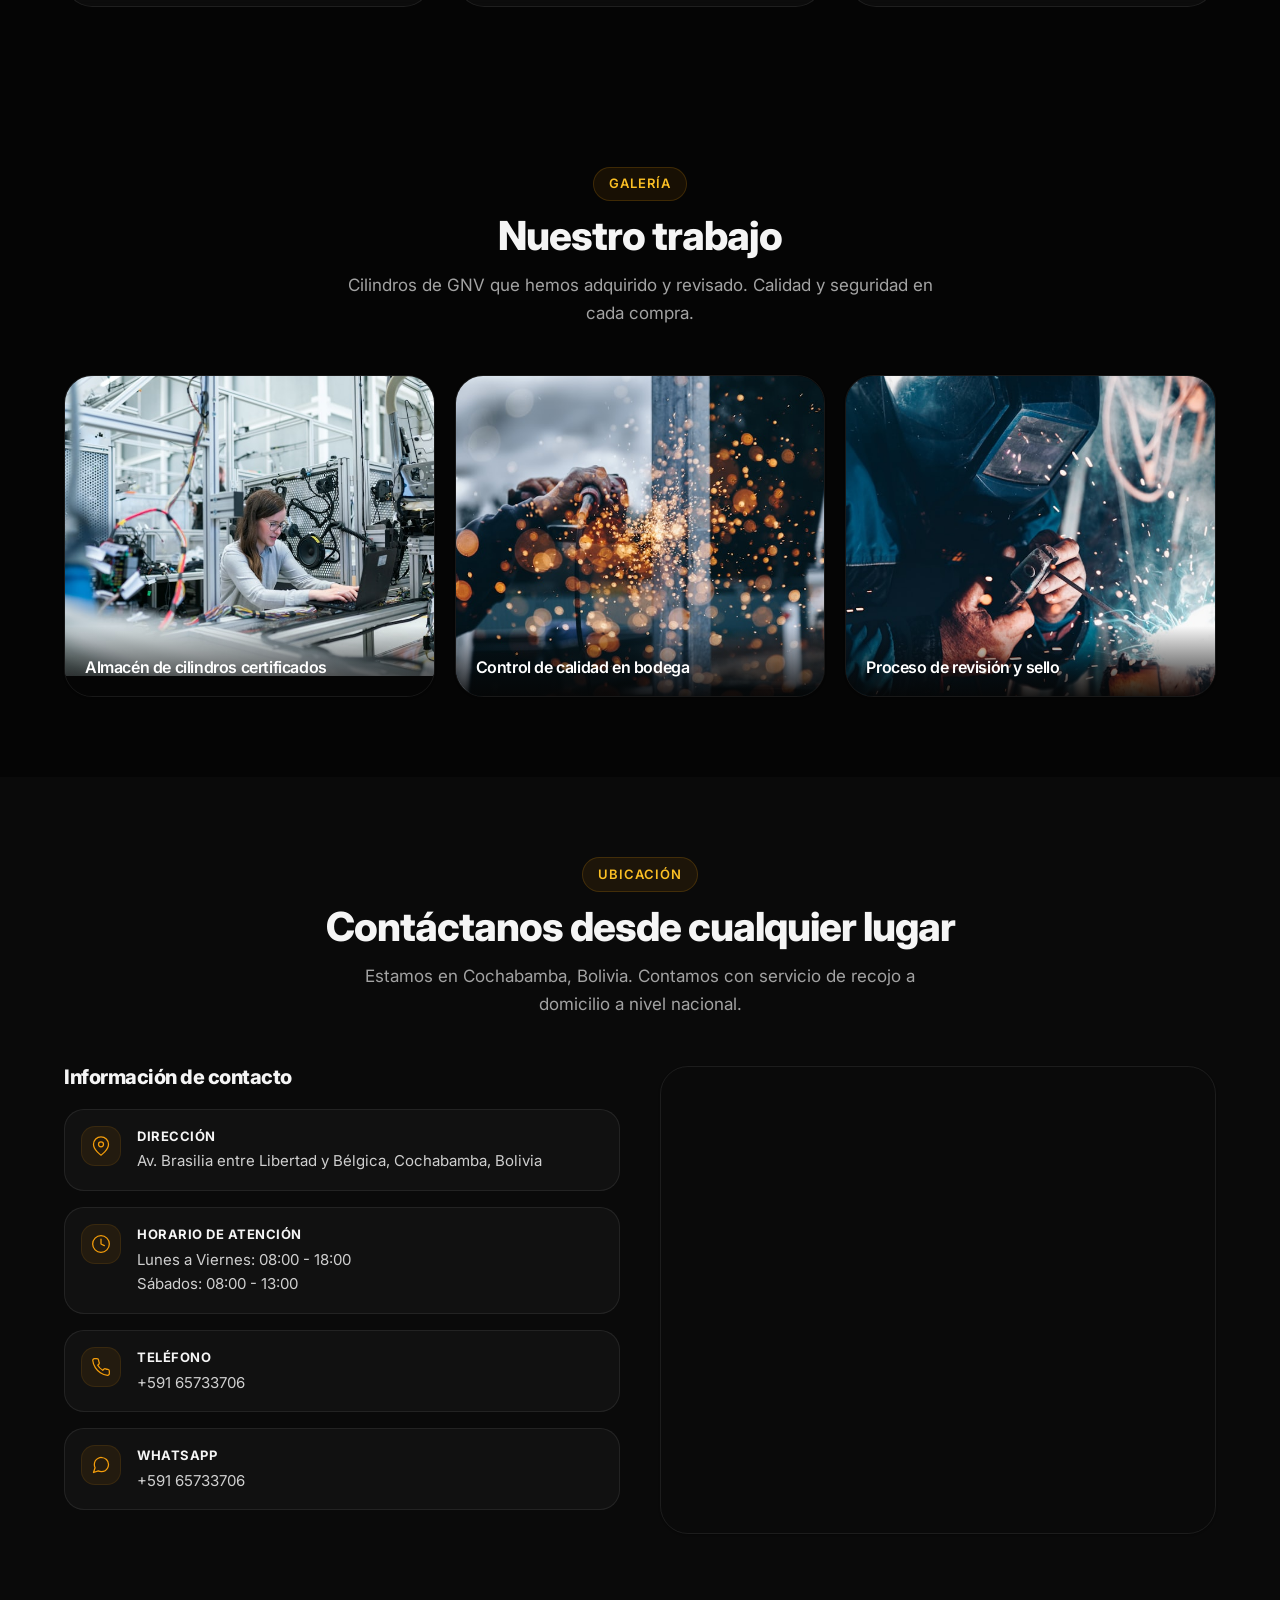
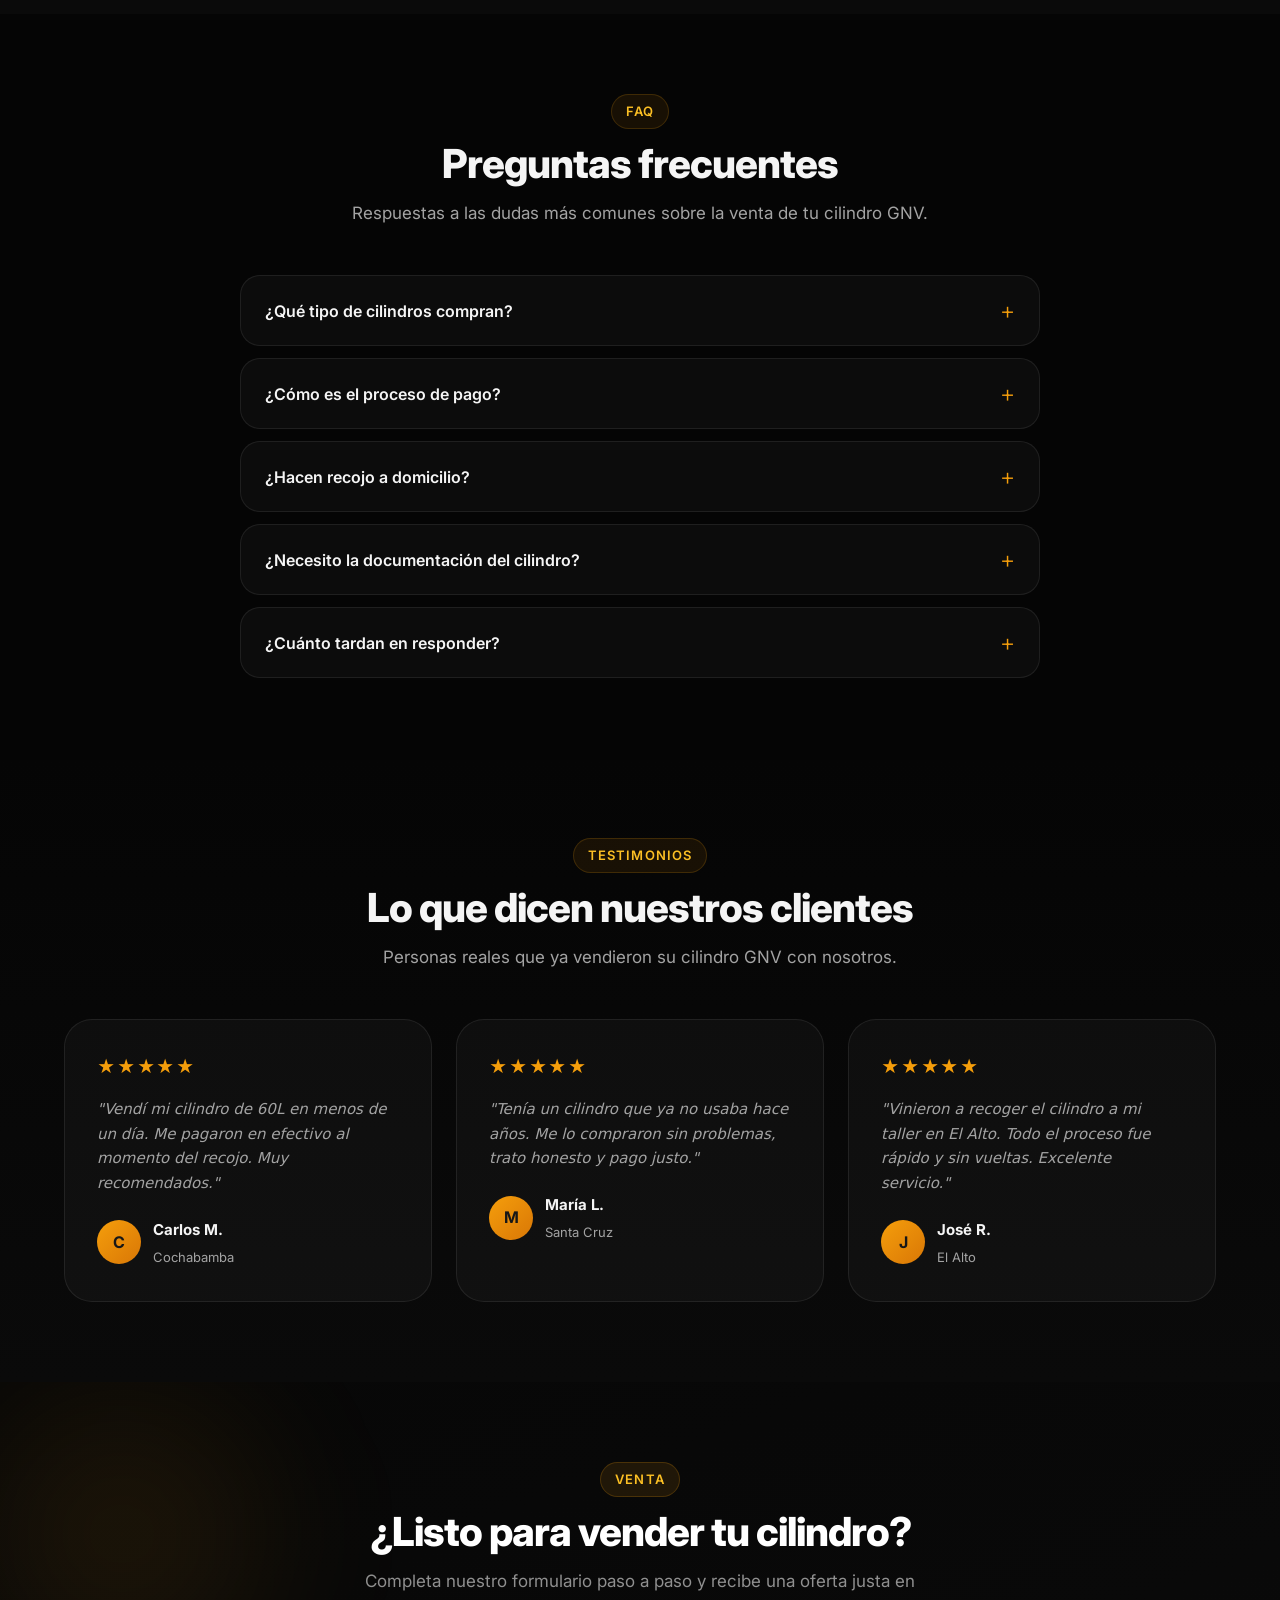
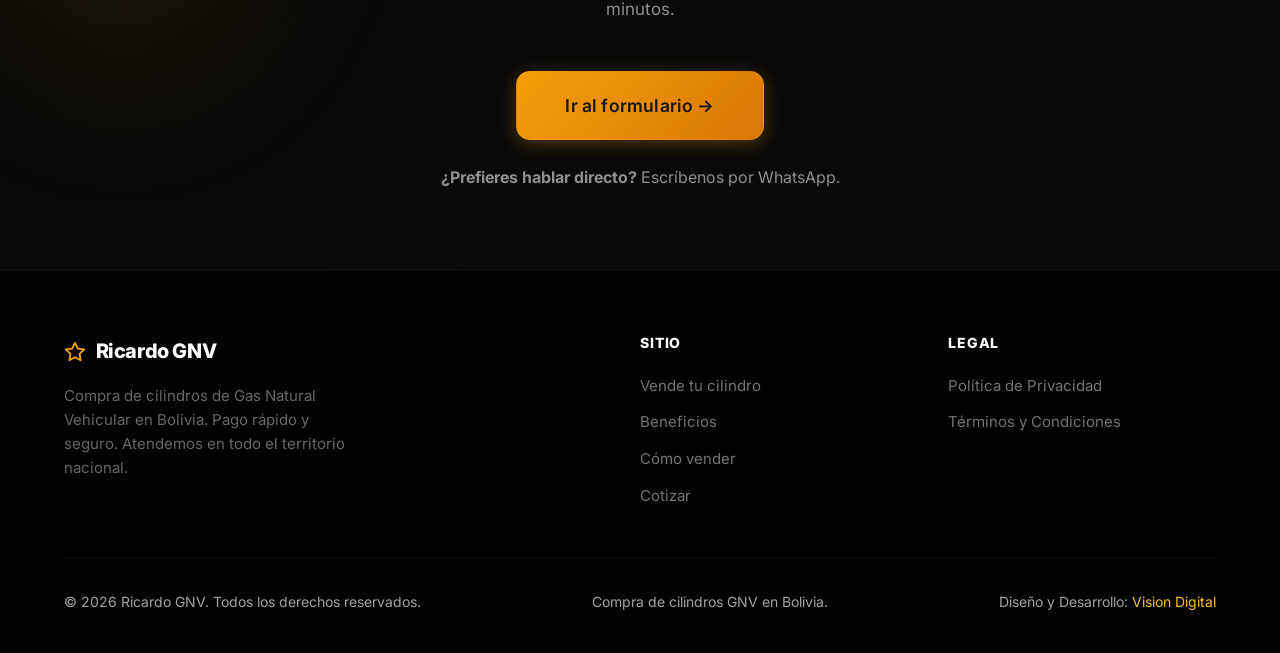
==== commit 6fd7c82a: "6 mejoras: Schema.org, online indicator, PWA offline, share, maps, lightbox" ====
--- a/index.html
+++ b/index.html
@@ -43,6 +43,29 @@
     <link rel="preload" href="css/styles.css" as="style">
     <link rel="stylesheet" href="css/styles.css">
     <link rel="manifest" href="manifest.json">
+
+    <!-- Schema.org structured data -->
+    <script type="application/ld+json">
+    {
+        "@context": "https://schema.org",
+        "@type": "LocalBusiness",
+        "name": "Ricardo GNV",
+        "description": "Compra de cilindros de Gas Natural Vehicular (GNV) en Bolivia. Pago rápido y seguro.",
+        "telephone": "+59165733706",
+        "address": {
+            "@type": "PostalAddress",
+            "streetAddress": "Av. Brasilia entre Libertad y Bélgica",
+            "addressLocality": "Cochabamba",
+            "addressCountry": "BO"
+        },
+        "openingHoursSpecification": [
+            { "@type": "OpeningHoursSpecification", "dayOfWeek": ["Monday","Tuesday","Wednesday","Thursday","Friday"], "opens": "08:00", "closes": "18:00" },
+            { "@type": "OpeningHoursSpecification", "dayOfWeek": "Saturday", "opens": "08:00", "closes": "13:00" }
+        ],
+        "sameAs": ["https://wa.me/59165733706"],
+        "url": "https://ricardo-gnv.lat"
+    }
+    </script>
 </head>
 <body>
 
@@ -80,6 +103,7 @@
                 </svg>
                 +591 65733706
             </a>
+            <span class="online-indicator"><span class="online-dot"></span> Online</span>
         </div>
     </nav>
 
@@ -411,6 +435,11 @@
                         referrerpolicy="no-referrer-when-downgrade"
                         title="Ubicación de Ricardo GNV en Cochabamba, Bolivia">
                     </iframe>
+                    <div style="text-align:center; margin-top:0.75rem;">
+                        <a href="https://maps.app.goo.gl/krTSwiGTtXcZbYEC7" target="_blank" rel="noopener noreferrer" class="btn btn-outline" style="font-size:0.85rem; padding:0.6rem 1.2rem;">
+                            &#128205; Cómo llegar
+                        </a>
+                    </div>
                 </div>
             </div>
         </div>
@@ -577,6 +606,19 @@
         <svg width="20" height="20" viewBox="0 0 24 24" fill="none" stroke="currentColor" stroke-width="2"><path d="M18 15l-6-6-6 6"/></svg>
     </button>
 
+    <!-- Compartir -->
+    <button class="share-float" id="shareBtn" aria-label="Compartir" title="Compartir">
+        <svg width="18" height="18" viewBox="0 0 24 24" fill="none" stroke="currentColor" stroke-width="2"><circle cx="18" cy="5" r="3"/><circle cx="6" cy="12" r="3"/><circle cx="18" cy="19" r="3"/><path d="M8.59 13.51l6.83 3.98M15.41 6.51l-6.82 3.98"/></svg>
+    </button>
+
+    <!-- Lightbox -->
+    <div class="lightbox" id="lightbox">
+        <button class="lightbox-close" id="lightboxClose">&times;</button>
+        <button class="lightbox-prev" id="lightboxPrev">&lt;</button>
+        <button class="lightbox-next" id="lightboxNext">&gt;</button>
+        <img src="" alt="" id="lightboxImg">
+    </div>
+
     <!-- Toast copiado -->
     <div class="copy-toast" id="copyToast">Teléfono copiado</div>
 </body>
--- a/css/styles.css
+++ b/css/styles.css
@@ -354,6 +354,135 @@
 
 .nav-phone:hover {
     background: rgba(245, 158, 11, 0.18);
+}
+
+.online-indicator {
+    display: none;
+    align-items: center;
+    gap: 0.4rem;
+    font-size: 0.75rem;
+    color: #4ade80;
+    font-weight: 600;
+    margin-left: 0.75rem;
+    white-space: nowrap;
+}
+
+.online-dot {
+    width: 8px;
+    height: 8px;
+    border-radius: 50%;
+    background: #22c55e;
+    animation: online-pulse 2s infinite;
+}
+
+@keyframes online-pulse {
+    0%, 100% { box-shadow: 0 0 0 0 rgba(34,197,94,0.5); }
+    50% { box-shadow: 0 0 0 8px rgba(34,197,94,0); }
+}
+
+/* Share button */
+.share-float {
+    position: fixed;
+    bottom: 1.5rem;
+    right: 5.5rem;
+    z-index: 998;
+    width: 44px;
+    height: 44px;
+    background: var(--color-surface);
+    border: 1px solid var(--color-border);
+    border-radius: 50%;
+    display: flex;
+    align-items: center;
+    justify-content: center;
+    color: var(--color-text-muted);
+    cursor: pointer;
+    transition: var(--transition);
+    backdrop-filter: blur(8px);
+}
+
+.share-float:hover {
+    color: var(--color-primary);
+    border-color: var(--color-primary);
+    box-shadow: var(--shadow-md);
+    transform: translateY(-3px);
+}
+
+/* Lightbox */
+.lightbox {
+    position: fixed;
+    inset: 0;
+    z-index: 2000;
+    background: rgba(0,0,0,0.95);
+    display: flex;
+    align-items: center;
+    justify-content: center;
+    opacity: 0;
+    pointer-events: none;
+    transition: opacity 0.3s;
+}
+
+.lightbox.open {
+    opacity: 1;
+    pointer-events: auto;
+}
+
+.lightbox img {
+    max-width: 90vw;
+    max-height: 85vh;
+    border-radius: var(--radius-md);
+    box-shadow: 0 0 60px rgba(0,0,0,0.5);
+}
+
+.lightbox-close {
+    position: absolute;
+    top: 1rem;
+    right: 1.5rem;
+    width: 40px;
+    height: 40px;
+    border-radius: 50%;
+    background: rgba(255,255,255,0.1);
+    border: none;
+    color: #fff;
+    font-size: 1.5rem;
+    cursor: pointer;
+    display: flex;
+    align-items: center;
+    justify-content: center;
+    transition: background 0.2s;
+}
+
+.lightbox-close:hover { background: rgba(255,255,255,0.2); }
+
+.lightbox-prev, .lightbox-next {
+    position: absolute;
+    top: 50%;
+    transform: translateY(-50%);
+    width: 48px;
+    height: 48px;
+    border-radius: 50%;
+    background: rgba(255,255,255,0.1);
+    border: none;
+    color: #fff;
+    font-size: 1.5rem;
+    cursor: pointer;
+    display: flex;
+    align-items: center;
+    justify-content: center;
+    transition: background 0.2s;
+}
+
+.lightbox-prev { left: 1rem; }
+.lightbox-next { right: 1rem; }
+.lightbox-prev:hover, .lightbox-next:hover { background: rgba(255,255,255,0.2); }
+
+@media (min-width: 768px) {
+    .online-indicator { display: flex; }
+    .share-float { right: 5.5rem; }
+}
+
+@media (max-width: 767px) {
+    .share-float { right: 4.5rem; }
+    .lightbox-prev, .lightbox-next { width: 36px; height: 36px; font-size: 1.2rem; }
 }
 
 .menu-toggle {
--- a/css/styles.css
+++ b/css/styles.css
@@ -354,6 +354,135 @@
 
 .nav-phone:hover {
     background: rgba(245, 158, 11, 0.18);
+}
+
+.online-indicator {
+    display: none;
+    align-items: center;
+    gap: 0.4rem;
+    font-size: 0.75rem;
+    color: #4ade80;
+    font-weight: 600;
+    margin-left: 0.75rem;
+    white-space: nowrap;
+}
+
+.online-dot {
+    width: 8px;
+    height: 8px;
+    border-radius: 50%;
+    background: #22c55e;
+    animation: online-pulse 2s infinite;
+}
+
+@keyframes online-pulse {
+    0%, 100% { box-shadow: 0 0 0 0 rgba(34,197,94,0.5); }
+    50% { box-shadow: 0 0 0 8px rgba(34,197,94,0); }
+}
+
+/* Share button */
+.share-float {
+    position: fixed;
+    bottom: 1.5rem;
+    right: 5.5rem;
+    z-index: 998;
+    width: 44px;
+    height: 44px;
+    background: var(--color-surface);
+    border: 1px solid var(--color-border);
+    border-radius: 50%;
+    display: flex;
+    align-items: center;
+    justify-content: center;
+    color: var(--color-text-muted);
+    cursor: pointer;
+    transition: var(--transition);
+    backdrop-filter: blur(8px);
+}
+
+.share-float:hover {
+    color: var(--color-primary);
+    border-color: var(--color-primary);
+    box-shadow: var(--shadow-md);
+    transform: translateY(-3px);
+}
+
+/* Lightbox */
+.lightbox {
+    position: fixed;
+    inset: 0;
+    z-index: 2000;
+    background: rgba(0,0,0,0.95);
+    display: flex;
+    align-items: center;
+    justify-content: center;
+    opacity: 0;
+    pointer-events: none;
+    transition: opacity 0.3s;
+}
+
+.lightbox.open {
+    opacity: 1;
+    pointer-events: auto;
+}
+
+.lightbox img {
+    max-width: 90vw;
+    max-height: 85vh;
+    border-radius: var(--radius-md);
+    box-shadow: 0 0 60px rgba(0,0,0,0.5);
+}
+
+.lightbox-close {
+    position: absolute;
+    top: 1rem;
+    right: 1.5rem;
+    width: 40px;
+    height: 40px;
+    border-radius: 50%;
+    background: rgba(255,255,255,0.1);
+    border: none;
+    color: #fff;
+    font-size: 1.5rem;
+    cursor: pointer;
+    display: flex;
+    align-items: center;
+    justify-content: center;
+    transition: background 0.2s;
+}
+
+.lightbox-close:hover { background: rgba(255,255,255,0.2); }
+
+.lightbox-prev, .lightbox-next {
+    position: absolute;
+    top: 50%;
+    transform: translateY(-50%);
+    width: 48px;
+    height: 48px;
+    border-radius: 50%;
+    background: rgba(255,255,255,0.1);
+    border: none;
+    color: #fff;
+    font-size: 1.5rem;
+    cursor: pointer;
+    display: flex;
+    align-items: center;
+    justify-content: center;
+    transition: background 0.2s;
+}
+
+.lightbox-prev { left: 1rem; }
+.lightbox-next { right: 1rem; }
+.lightbox-prev:hover, .lightbox-next:hover { background: rgba(255,255,255,0.2); }
+
+@media (min-width: 768px) {
+    .online-indicator { display: flex; }
+    .share-float { right: 5.5rem; }
+}
+
+@media (max-width: 767px) {
+    .share-float { right: 4.5rem; }
+    .lightbox-prev, .lightbox-next { width: 36px; height: 36px; font-size: 1.2rem; }
 }
 
 .menu-toggle {
